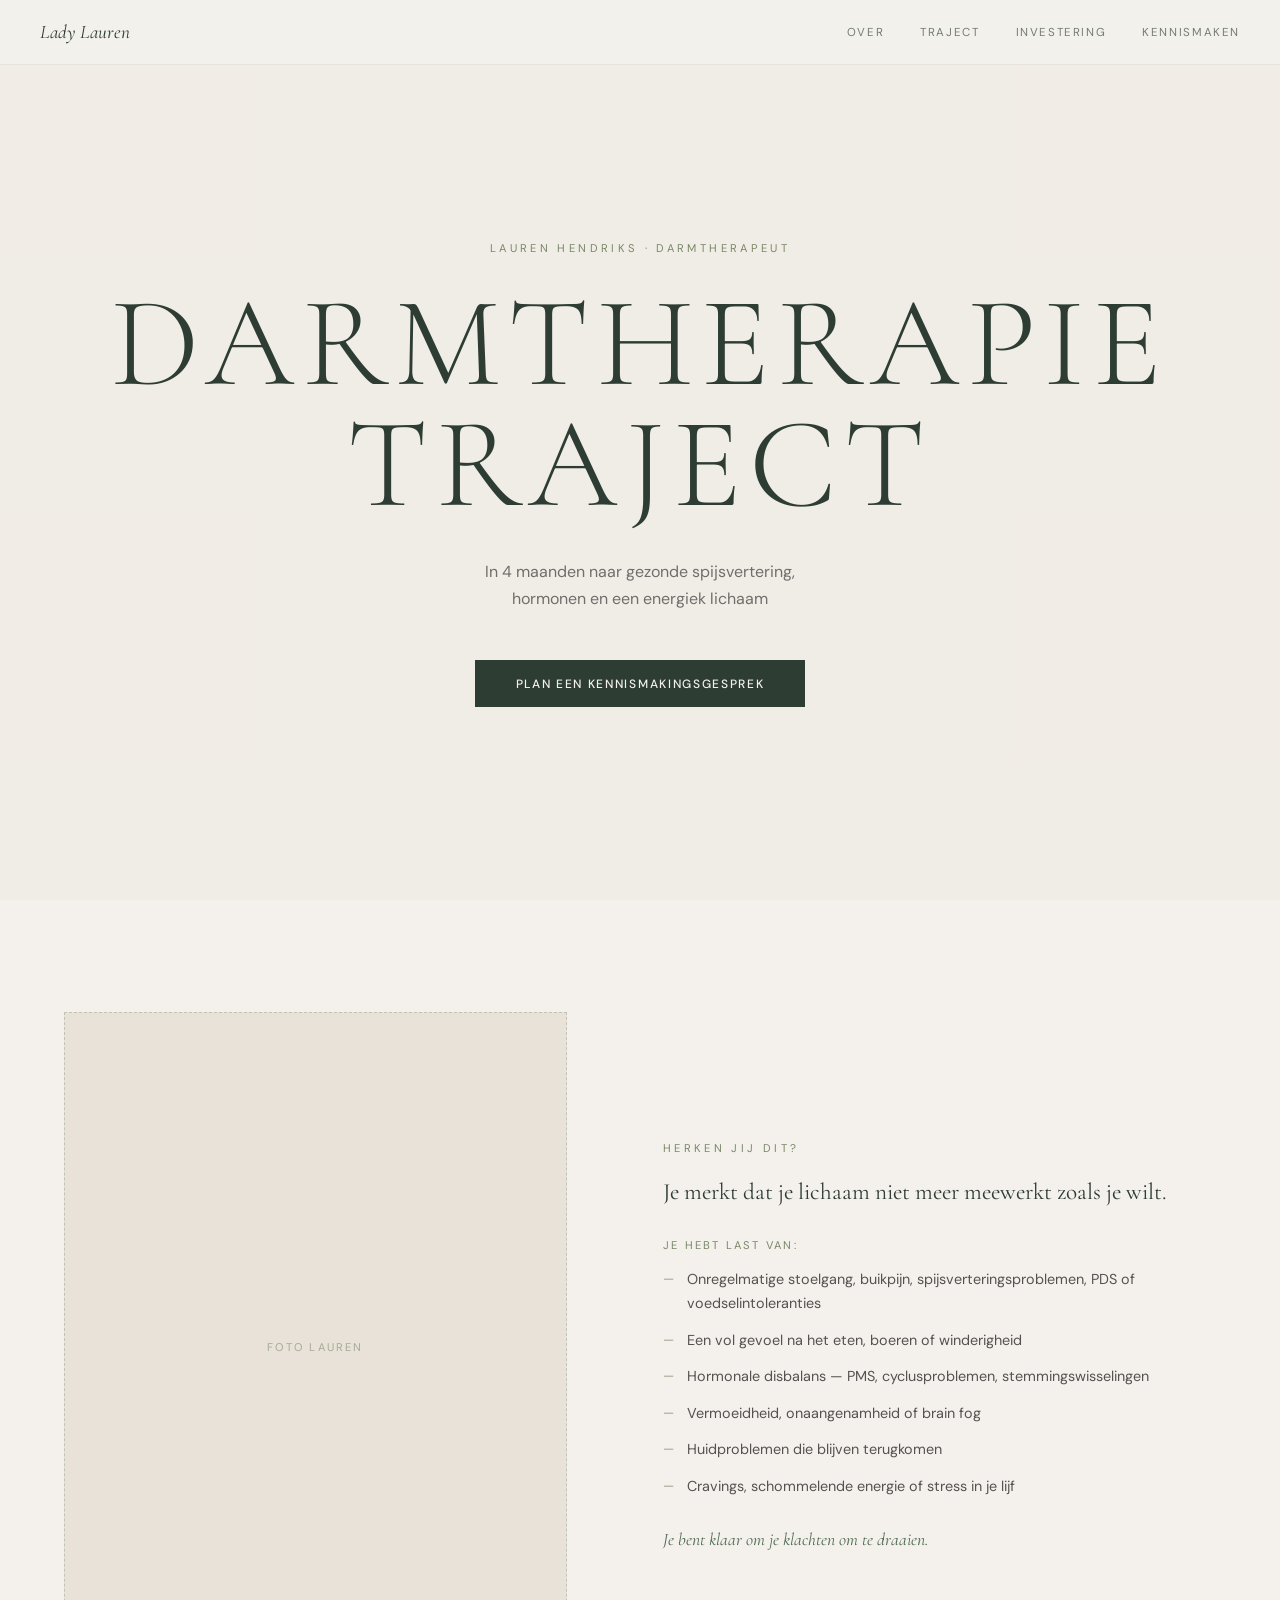
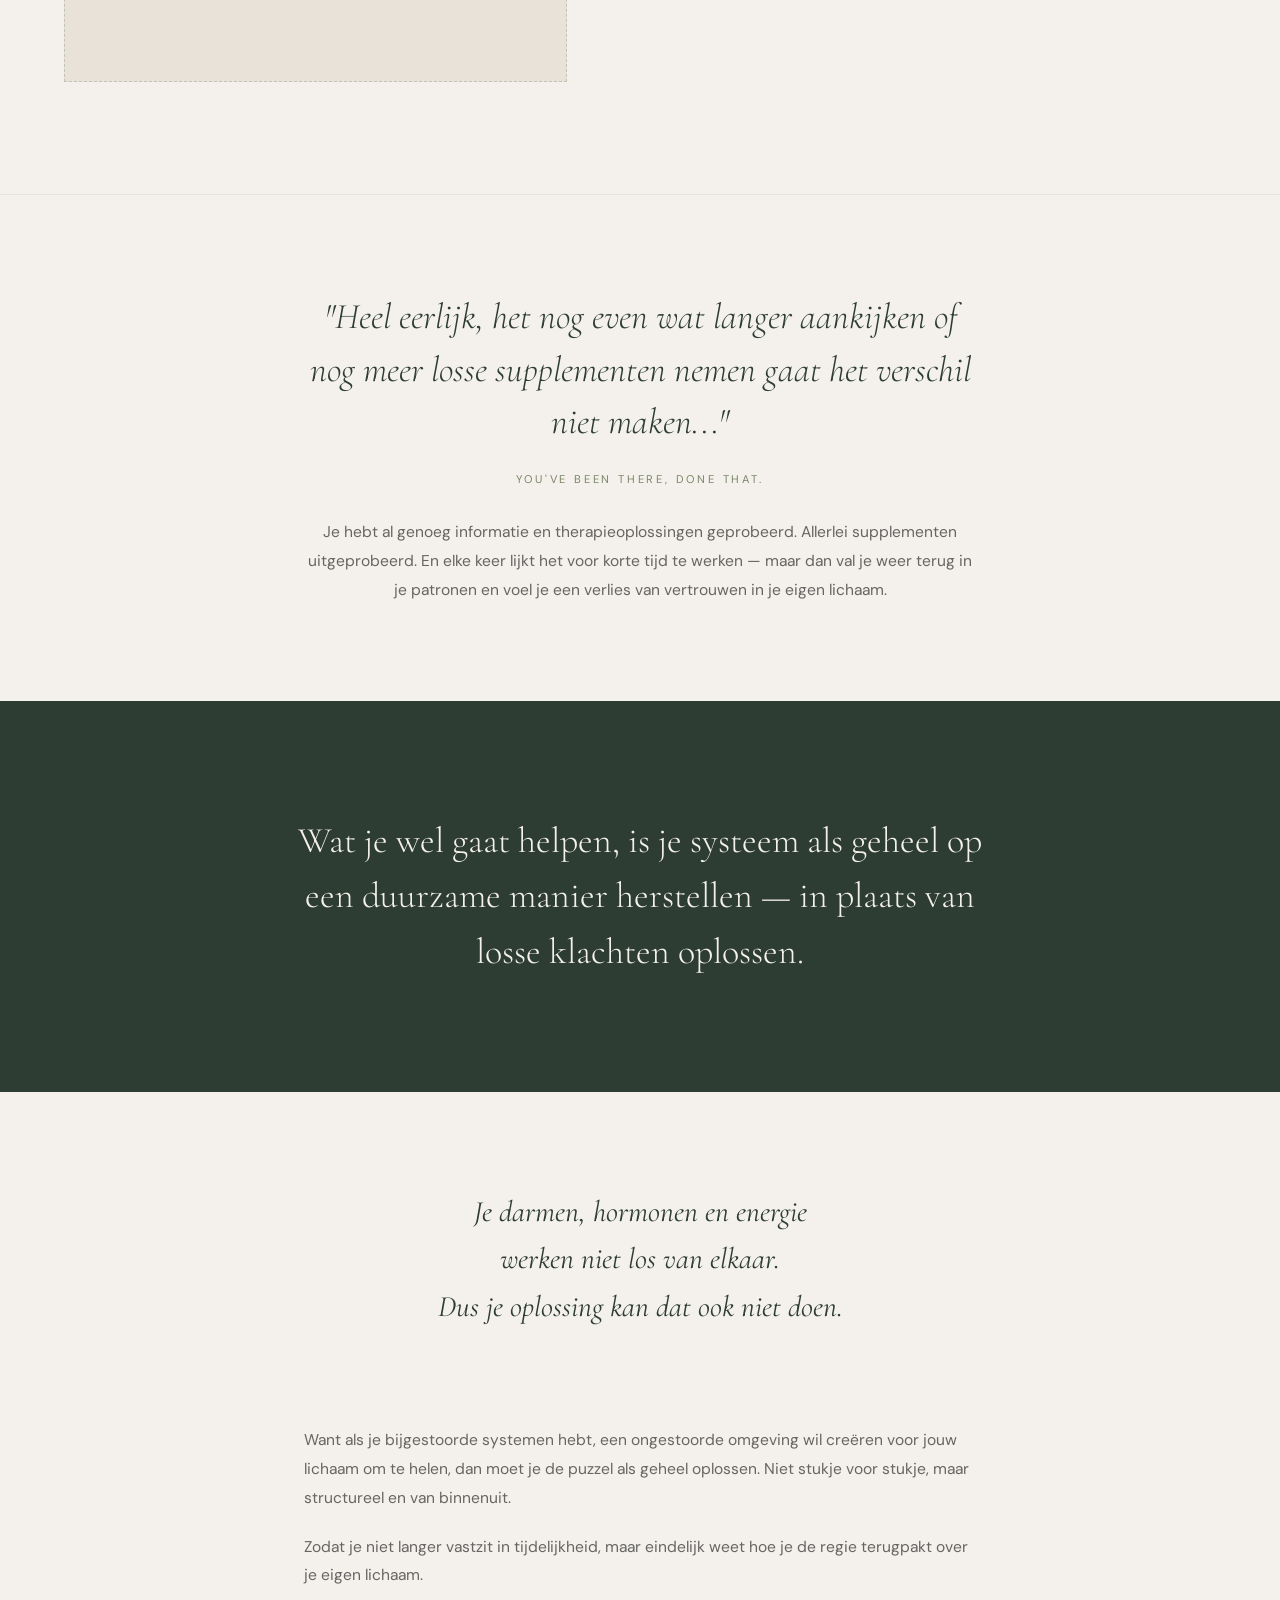
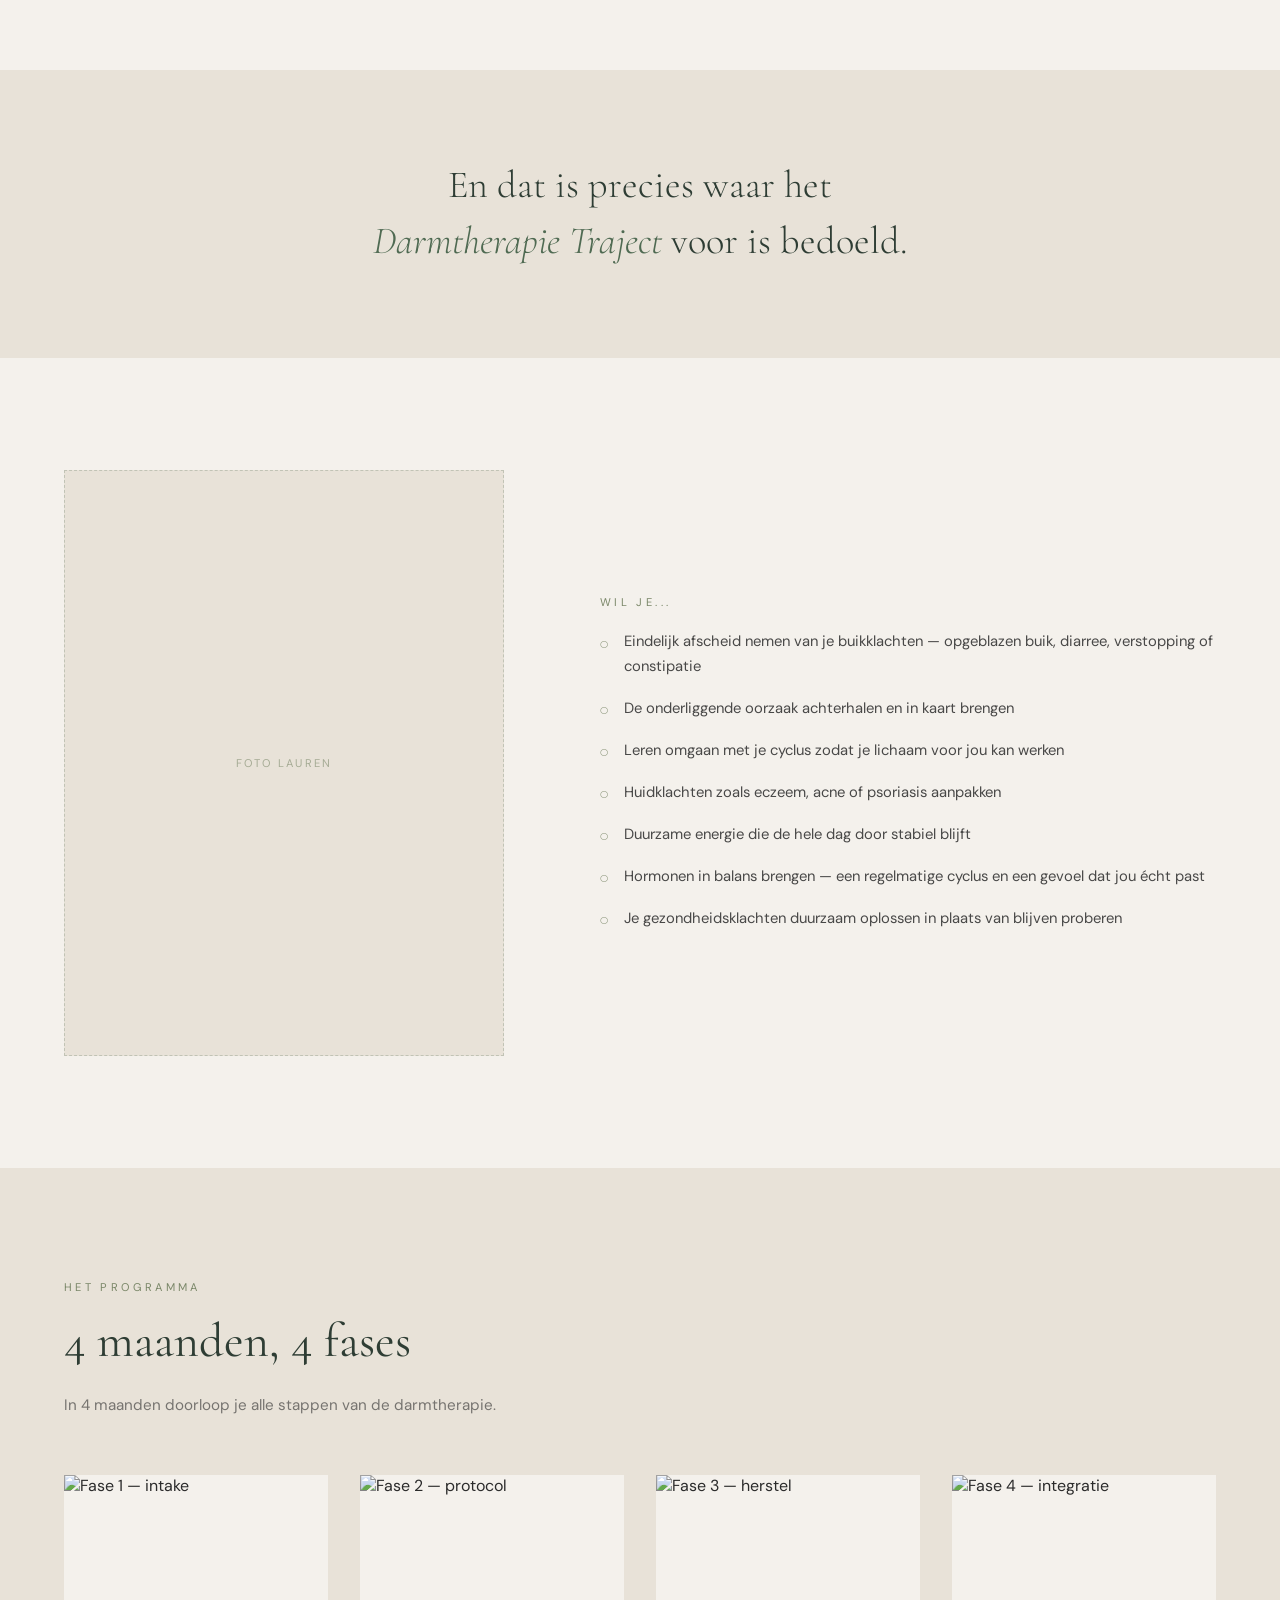
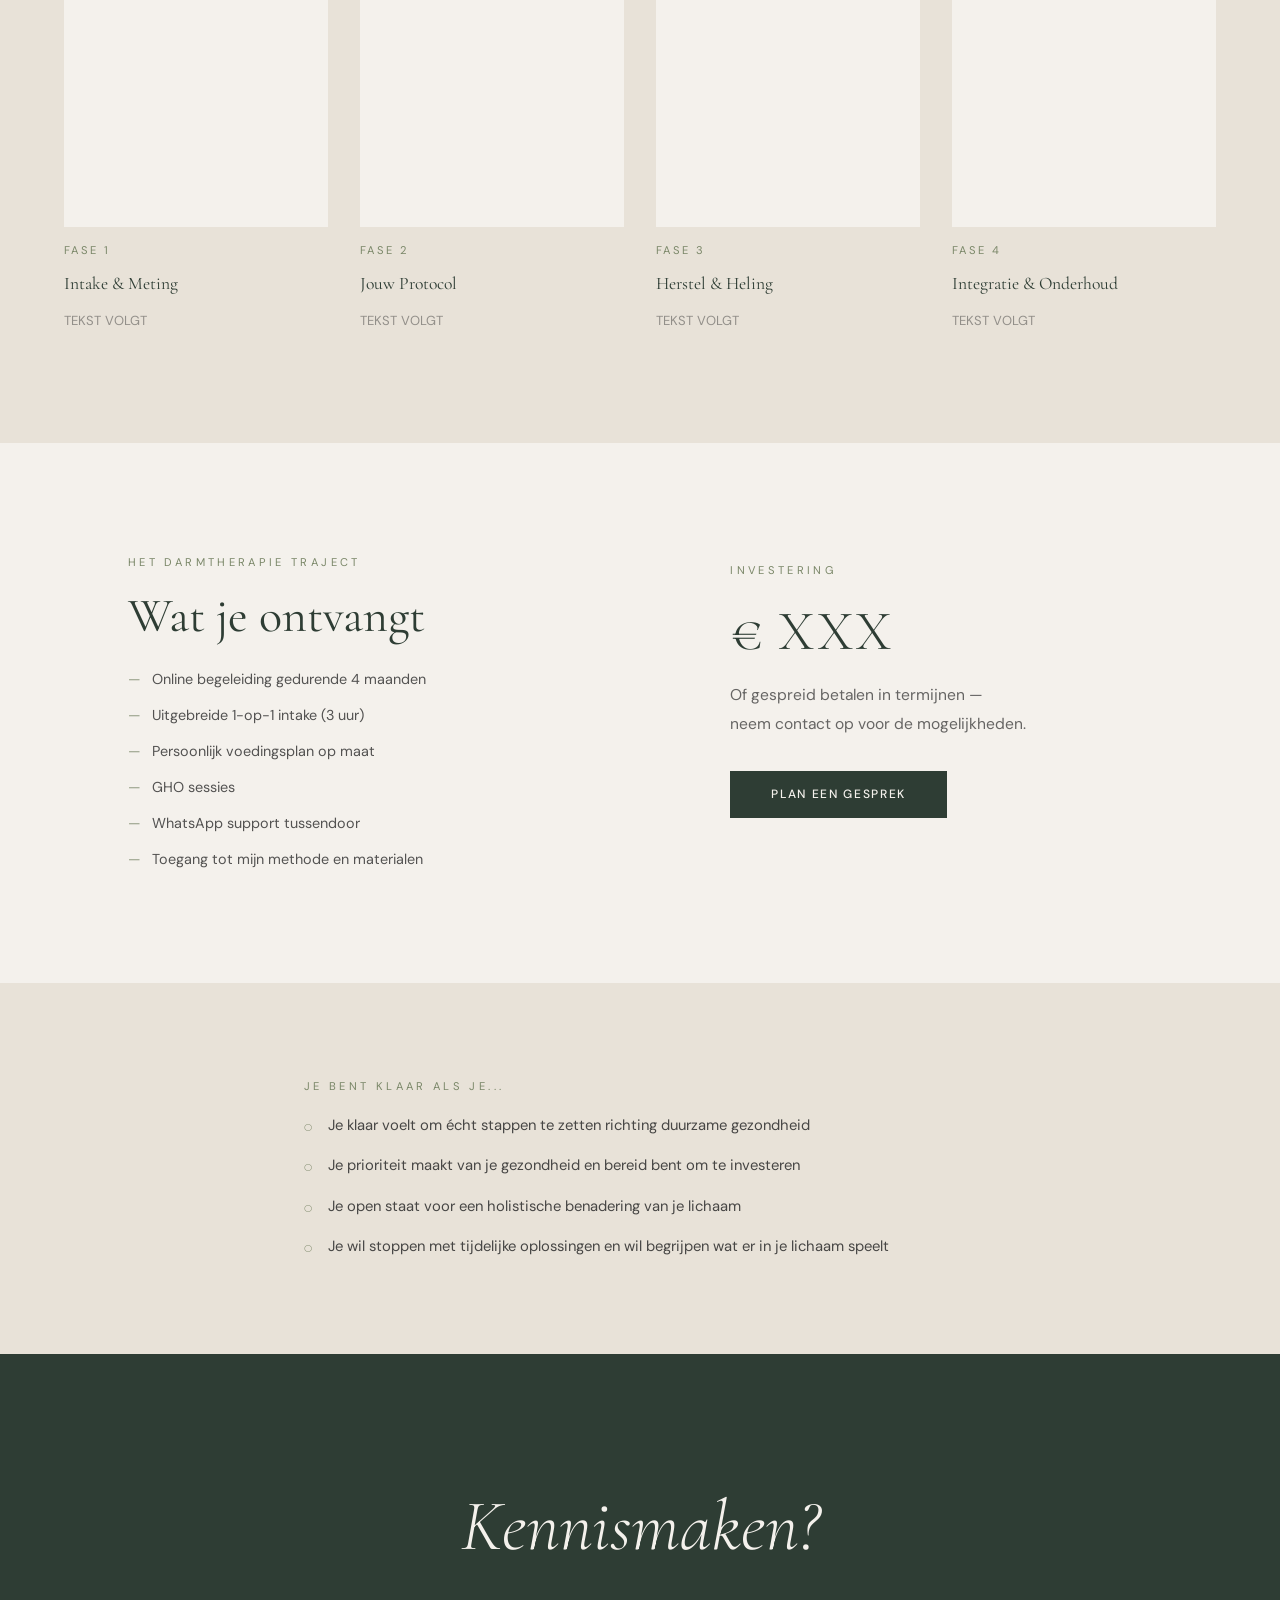
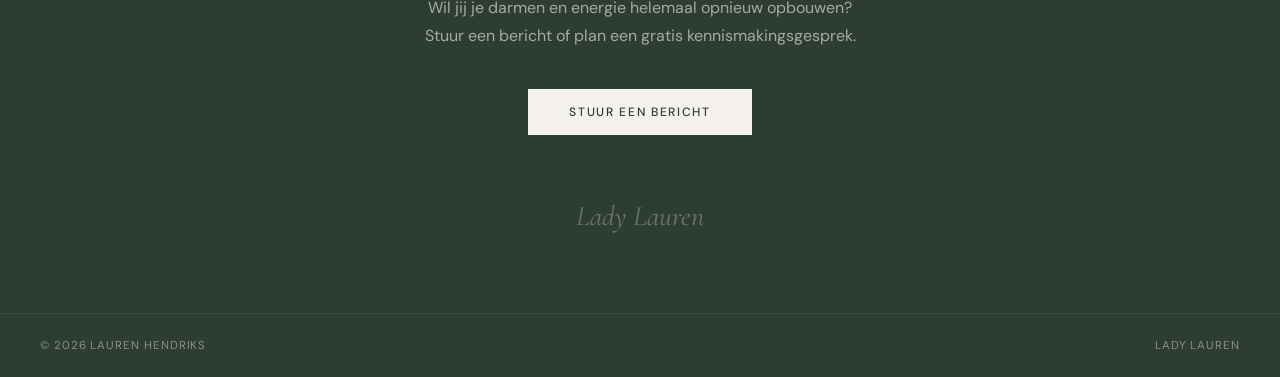
==== index.html @ 7ba877cc "Initial commit — Darmtherapie Traject landing page" ====
<!DOCTYPE html>
<html lang="nl">
<head>
  <meta charset="UTF-8" />
  <meta name="viewport" content="width=device-width, initial-scale=1.0" />
  <title>Darmtherapie Traject — Lauren Hendriks</title>
  <link rel="preconnect" href="https://fonts.googleapis.com" />
  <link rel="preconnect" href="https://fonts.gstatic.com" crossorigin />
  <link href="https://fonts.googleapis.com/css2?family=Cormorant+Garamond:ital,wght@0,300;0,400;0,500;1,300;1,400;1,500&family=DM+Sans:opsz,wght@9..40,300;9..40,400;9..40,500&display=swap" rel="stylesheet" />
  <link rel="stylesheet" href="styles.css" />
</head>
<body>

  <!-- Nav -->
  <nav class="nav">
    <span class="nav-logo">Lady Lauren</span>
    <div class="nav-links">
      <a href="#over">Over</a>
      <a href="#traject">Traject</a>
      <a href="#investering">Investering</a>
      <a href="#kennismaken">Kennismaken</a>
    </div>
  </nav>

  <!-- Hero -->
  <section class="hero">
    <div class="hero-inner">
      <p class="hero-eyebrow">Lauren Hendriks · Darmtherapeut</p>
      <h1 class="hero-title">Darmtherapie<br />Traject</h1>
      <p class="hero-sub">In 4 maanden naar gezonde spijsvertering,<br />hormonen en een energiek lichaam</p>
      <a href="#kennismaken" class="btn-primary">Plan een kennismakingsgesprek</a>
    </div>
  </section>

  <!-- Herkenning -->
  <section id="over" class="herkenning-section">
    <div class="herkenning-grid">
      <div class="herkenning-foto">
        <div class="foto-placeholder">
          <span>Foto Lauren</span>
        </div>
      </div>
      <div class="herkenning-tekst">
        <p class="eyebrow">Herken jij dit?</p>
        <p class="lead">Je merkt dat je lichaam niet meer meewerkt zoals je wilt.</p>
        <p class="body-label">Je hebt last van:</p>
        <ul class="klachten-lijst">
          <li>Onregelmatige stoelgang, buikpijn, spijsverteringsproblemen, PDS of voedselintoleranties</li>
          <li>Een vol gevoel na het eten, boeren of winderigheid</li>
          <li>Hormonale disbalans — PMS, cyclusproblemen, stemmingswisselingen</li>
          <li>Vermoeidheid, onaangenamheid of brain fog</li>
          <li>Huidproblemen die blijven terugkomen</li>
          <li>Cravings, schommelende energie of stress in je lijf</li>
        </ul>
        <p class="lead-small">Je bent klaar om je klachten om te draaien.</p>
      </div>
    </div>
  </section>

  <!-- Eerlijk quote -->
  <section class="quote-light">
    <div class="quote-light-inner">
      <p class="quote-italic">"Heel eerlijk, het nog even wat langer aankijken of nog meer losse supplementen nemen gaat het verschil niet maken..."</p>
      <p class="quote-source">You've been there, done that.</p>
      <p class="body-text">Je hebt al genoeg informatie en therapieoplossingen geprobeerd. Allerlei supplementen uitgeprobeerd. En elke keer lijkt het voor korte tijd te werken — maar dan val je weer terug in je patronen en voel je een verlies van vertrouwen in je eigen lichaam.</p>
    </div>
  </section>

  <!-- Groen blok -->
  <section class="section-green">
    <div class="section-green-inner">
      <p class="green-quote">Wat je wel gaat helpen, is je systeem als geheel op een duurzame manier herstellen — in plaats van losse klachten oplossen.</p>
    </div>
  </section>

  <!-- Darmen quote -->
  <section class="quote-centered">
    <div class="quote-centered-inner">
      <blockquote class="quote-block">
        Je darmen, hormonen en energie<br />werken niet los van elkaar.<br />Dus je oplossing kan dat ook niet doen.
      </blockquote>
    </div>
  </section>

  <!-- Uitleg + accent -->
  <section class="uitleg-section">
    <div class="uitleg-inner">
      <p class="body-text">Want als je bijgestoorde systemen hebt, een ongestoorde omgeving wil creëren voor jouw lichaam om te helen, dan moet je de puzzel als geheel oplossen. Niet stukje voor stukje, maar structureel en van binnenuit.</p>
      <p class="body-text" style="margin-top: 1.25rem;">Zodat je niet langer vastzit in tijdelijkheid, maar eindelijk weet hoe je de regie terugpakt over je eigen lichaam.</p>
    </div>
  </section>

  <!-- Accent -->
  <section class="section-accent">
    <p class="accent-text">En dat is precies waar het<br /><em>Darmtherapie Traject</em> voor is bedoeld.</p>
  </section>

  <!-- Wil je -->
  <section id="traject" class="wilje-section">
    <div class="wilje-grid">
      <div class="wilje-foto">
        <div class="foto-placeholder">
          <span>Foto Lauren</span>
        </div>
      </div>
      <div class="wilje-tekst">
        <p class="eyebrow">Wil je...</p>
        <ul class="wilje-lijst">
          <li>Eindelijk afscheid nemen van je buikklachten — opgeblazen buik, diarree, verstopping of constipatie</li>
          <li>De onderliggende oorzaak achterhalen en in kaart brengen</li>
          <li>Leren omgaan met je cyclus zodat je lichaam voor jou kan werken</li>
          <li>Huidklachten zoals eczeem, acne of psoriasis aanpakken</li>
          <li>Duurzame energie die de hele dag door stabiel blijft</li>
          <li>Hormonen in balans brengen — een regelmatige cyclus en een gevoel dat jou écht past</li>
          <li>Je gezondheidsklachten duurzaam oplossen in plaats van blijven proberen</li>
        </ul>
      </div>
    </div>
  </section>

  <!-- 4 Fases -->
  <section class="fases-section">
    <div class="fases-header">
      <p class="eyebrow">Het programma</p>
      <h2 class="section-heading">4 maanden, 4 fases</h2>
      <p class="section-sub">In 4 maanden doorloop je alle stappen van de darmtherapie.</p>
    </div>
    <div class="fases-grid">

      <div class="fase-item">
        <div class="fase-img">
          <img
            src="https://images.unsplash.com/photo-1416879595882-3373a0480b5b?w=600&auto=format&fit=crop&q=80"
            alt="Fase 1 — intake"
            loading="lazy"
          />
        </div>
        <p class="fase-nummer">Fase 1</p>
        <p class="fase-titel">Intake & Meting</p>
        <p class="fase-tekst">TEKST VOLGT</p>
      </div>

      <div class="fase-item">
        <div class="fase-img">
          <img
            src="https://images.unsplash.com/photo-1511174511562-5f7f18b874f8?w=600&auto=format&fit=crop&q=80"
            alt="Fase 2 — protocol"
            loading="lazy"
          />
        </div>
        <p class="fase-nummer">Fase 2</p>
        <p class="fase-titel">Jouw Protocol</p>
        <p class="fase-tekst">TEKST VOLGT</p>
      </div>

      <div class="fase-item">
        <div class="fase-img">
          <img
            src="https://images.unsplash.com/photo-1533038590840-1cde6e668a91?w=600&auto=format&fit=crop&q=80"
            alt="Fase 3 — herstel"
            loading="lazy"
          />
        </div>
        <p class="fase-nummer">Fase 3</p>
        <p class="fase-titel">Herstel & Heling</p>
        <p class="fase-tekst">TEKST VOLGT</p>
      </div>

      <div class="fase-item">
        <div class="fase-img">
          <img
            src="https://images.unsplash.com/photo-1470058869958-2a77ade41c02?w=600&auto=format&fit=crop&q=80"
            alt="Fase 4 — integratie"
            loading="lazy"
          />
        </div>
        <p class="fase-nummer">Fase 4</p>
        <p class="fase-titel">Integratie & Onderhoud</p>
        <p class="fase-tekst">TEKST VOLGT</p>
      </div>

    </div>
  </section>

  <!-- Traject + Investering -->
  <section id="investering" class="traject-section">
    <div class="traject-grid">
      <div class="traject-col">
        <p class="eyebrow">Het Darmtherapie Traject</p>
        <h2 class="section-heading">Wat je ontvangt</h2>
        <ul class="ontvangt-lijst">
          <li>Online begeleiding gedurende 4 maanden</li>
          <li>Uitgebreide 1-op-1 intake (3 uur)</li>
          <li>Persoonlijk voedingsplan op maat</li>
          <li>GHO sessies</li>
          <li>WhatsApp support tussendoor</li>
          <li>Toegang tot mijn methode en materialen</li>
        </ul>
      </div>
      <div class="investering-col">
        <p class="eyebrow">Investering</p>
        <p class="investering-prijs">€ XXX</p>
        <p class="body-text">Of gespreid betalen in termijnen —<br />neem contact op voor de mogelijkheden.</p>
        <a href="#kennismaken" class="btn-primary" style="margin-top: 2rem; display: inline-block;">Plan een gesprek</a>
      </div>
    </div>
  </section>

  <!-- Klaar als je -->
  <section class="klaar-section">
    <div class="klaar-inner">
      <p class="eyebrow">Je bent klaar als je...</p>
      <ul class="klaar-lijst">
        <li>Je klaar voelt om écht stappen te zetten richting duurzame gezondheid</li>
        <li>Je prioriteit maakt van je gezondheid en bereid bent om te investeren</li>
        <li>Je open staat voor een holistische benadering van je lichaam</li>
        <li>Je wil stoppen met tijdelijke oplossingen en wil begrijpen wat er in je lichaam speelt</li>
      </ul>
    </div>
  </section>

  <!-- CTA / Kennismaken -->
  <section id="kennismaken" class="cta-section">
    <div class="cta-inner">
      <h2 class="cta-title">Kennismaken?</h2>
      <p class="cta-text">Wil jij je darmen en energie helemaal opnieuw opbouwen?<br />Stuur een bericht of plan een gratis kennismakingsgesprek.</p>
      <a href="mailto:info@laurenhendriks.nl" class="btn-cta">Stuur een bericht</a>
    </div>
    <p class="signature">Lady Lauren</p>
  </section>

  <!-- Footer -->
  <footer class="footer">
    <span>© 2026 Lauren Hendriks</span>
    <span>Lady Lauren</span>
  </footer>

</body>
</html>
---- styles.css ----
:root {
  --ivory:     #F4F1EC;
  --sand:      #E8E2D8;
  --olive:     #7A8768;
  --moss:      #4F6A52;
  --botanical: #2E3D34;
  --charcoal:  #2B2B2B;

  --font-serif: 'Cormorant Garamond', Georgia, serif;
  --font-sans:  'DM Sans', system-ui, sans-serif;
}

*, *::before, *::after {
  box-sizing: border-box;
  margin: 0;
  padding: 0;
}

html {
  scroll-behavior: smooth;
  -webkit-font-smoothing: antialiased;
}

body {
  font-family: var(--font-sans);
  background: var(--ivory);
  color: var(--charcoal);
  overflow-x: hidden;
}

img {
  display: block;
  width: 100%;
  height: 100%;
  object-fit: cover;
}

/* ─── Shared typography ─── */

.eyebrow {
  display: block;
  font-size: 0.7rem;
  letter-spacing: 0.3em;
  text-transform: uppercase;
  color: var(--olive);
  margin-bottom: 1.25rem;
}

.section-heading {
  font-family: var(--font-serif);
  font-size: clamp(2rem, 4vw, 3rem);
  font-weight: 400;
  color: var(--botanical);
  line-height: 1.15;
  margin-bottom: 1.5rem;
}

.section-sub {
  font-size: 0.95rem;
  color: var(--charcoal);
  opacity: 0.6;
  line-height: 1.7;
  margin-bottom: 3.5rem;
}

.lead {
  font-family: var(--font-serif);
  font-size: 1.45rem;
  font-weight: 400;
  color: var(--botanical);
  line-height: 1.5;
  margin-bottom: 1.75rem;
}

.lead-small {
  font-family: var(--font-serif);
  font-style: italic;
  font-size: 1.1rem;
  color: var(--moss);
  line-height: 1.5;
  margin-top: 1.75rem;
}

.body-label {
  font-size: 0.7rem;
  letter-spacing: 0.2em;
  text-transform: uppercase;
  color: var(--olive);
  margin-bottom: 1rem;
}

.body-text {
  font-size: 0.975rem;
  color: var(--charcoal);
  opacity: 0.7;
  line-height: 1.85;
}

/* ─── Foto placeholder ─── */

.foto-placeholder {
  width: 100%;
  height: 100%;
  background: var(--sand);
  display: flex;
  align-items: center;
  justify-content: center;
  border: 1px dashed rgba(79,106,82,0.25);
}

.foto-placeholder span {
  font-size: 0.7rem;
  letter-spacing: 0.2em;
  text-transform: uppercase;
  color: var(--olive);
  opacity: 0.6;
}

/* ─── Buttons ─── */

.btn-primary {
  display: inline-block;
  padding: 0.9rem 2.5rem;
  background: var(--botanical);
  color: var(--ivory);
  font-family: var(--font-sans);
  font-size: 0.75rem;
  font-weight: 500;
  letter-spacing: 0.14em;
  text-transform: uppercase;
  text-decoration: none;
  border: 1.5px solid var(--botanical);
  transition: background 0.3s, color 0.3s;
}
.btn-primary:hover {
  background: transparent;
  color: var(--botanical);
}

.btn-cta {
  display: inline-block;
  padding: 0.9rem 2.5rem;
  background: var(--ivory);
  color: var(--botanical);
  font-family: var(--font-sans);
  font-size: 0.75rem;
  font-weight: 500;
  letter-spacing: 0.14em;
  text-transform: uppercase;
  text-decoration: none;
  border: 1.5px solid var(--ivory);
  transition: background 0.3s, color 0.3s;
}
.btn-cta:hover {
  background: transparent;
  color: var(--ivory);
}

/* ─── Nav ─── */

.nav {
  position: fixed;
  top: 0; left: 0; right: 0;
  z-index: 50;
  display: flex;
  align-items: center;
  justify-content: space-between;
  padding: 1.25rem 2.5rem;
  background: rgba(244,241,236,0.93);
  backdrop-filter: blur(10px);
  border-bottom: 1px solid rgba(46,61,52,0.07);
}

.nav-logo {
  font-family: var(--font-serif);
  font-style: italic;
  font-size: 1.2rem;
  color: var(--botanical);
}

.nav-links {
  display: flex;
  gap: 2.25rem;
}

.nav-links a {
  font-size: 0.72rem;
  letter-spacing: 0.14em;
  text-transform: uppercase;
  color: var(--botanical);
  text-decoration: none;
  opacity: 0.65;
  transition: opacity 0.2s;
}
.nav-links a:hover { opacity: 1; }

/* ─── Hero ─── */

.hero {
  min-height: 100vh;
  display: flex;
  align-items: center;
  justify-content: center;
  text-align: center;
  background-color: var(--sand);
  background-image: url('https://images.unsplash.com/photo-1558618666-fcd25c85cd64?w=1800&auto=format&fit=crop&q=70');
  background-size: cover;
  background-position: center;
  padding: 8rem 1.5rem 5rem;
  position: relative;
}

.hero::before {
  content: '';
  position: absolute;
  inset: 0;
  background: rgba(244,241,236,0.72);
}

.hero-inner {
  position: relative;
  z-index: 1;
}

.hero-eyebrow {
  font-size: 0.7rem;
  letter-spacing: 0.3em;
  text-transform: uppercase;
  color: var(--olive);
  margin-bottom: 1.75rem;
}

.hero-title {
  font-family: var(--font-serif);
  font-size: clamp(4rem, 10vw, 8rem);
  font-weight: 300;
  line-height: 0.95;
  letter-spacing: 0.06em;
  text-transform: uppercase;
  color: var(--botanical);
  margin-bottom: 2rem;
}

.hero-sub {
  font-size: 1rem;
  color: var(--charcoal);
  opacity: 0.65;
  line-height: 1.7;
  margin-bottom: 3rem;
  max-width: 28rem;
  margin-left: auto;
  margin-right: auto;
}

/* ─── Herkenning ─── */

.herkenning-section {
  background: var(--ivory);
  padding: 7rem 2rem;
}

.herkenning-grid {
  max-width: 72rem;
  margin: 0 auto;
  display: grid;
  grid-template-columns: 1fr 1.1fr;
  gap: 6rem;
  align-items: center;
}

.herkenning-foto {
  aspect-ratio: 3/4;
  overflow: hidden;
}

.klachten-lijst {
  list-style: none;
  display: flex;
  flex-direction: column;
  gap: 0.8rem;
  margin-bottom: 0;
}

.klachten-lijst li {
  font-size: 0.9rem;
  color: var(--charcoal);
  line-height: 1.65;
  padding-left: 1.5rem;
  position: relative;
  opacity: 0.8;
}

.klachten-lijst li::before {
  content: "—";
  position: absolute;
  left: 0;
  color: var(--olive);
  font-size: 0.8rem;
}

/* ─── Quote light ─── */

.quote-light {
  background: var(--ivory);
  border-top: 1px solid rgba(46,61,52,0.08);
  padding: 6rem 2rem;
}

.quote-light-inner {
  max-width: 42rem;
  margin: 0 auto;
  text-align: center;
}

.quote-italic {
  font-family: var(--font-serif);
  font-size: clamp(1.5rem, 3vw, 2.25rem);
  font-weight: 300;
  font-style: italic;
  color: var(--botanical);
  line-height: 1.45;
  margin-bottom: 1.5rem;
}

.quote-source {
  font-size: 0.7rem;
  letter-spacing: 0.25em;
  text-transform: uppercase;
  color: var(--olive);
  margin-bottom: 2rem;
}

/* ─── Groen blok ─── */

.section-green {
  background: var(--botanical);
  padding: 7rem 2rem;
}

.section-green-inner {
  max-width: 44rem;
  margin: 0 auto;
  text-align: center;
}

.green-quote {
  font-family: var(--font-serif);
  font-size: clamp(1.5rem, 3vw, 2.25rem);
  font-weight: 300;
  color: var(--ivory);
  line-height: 1.55;
}

/* ─── Quote centered ─── */

.quote-centered {
  background: var(--ivory);
  padding: 6rem 2rem;
}

.quote-centered-inner {
  max-width: 40rem;
  margin: 0 auto;
  text-align: center;
}

.quote-block {
  font-family: var(--font-serif);
  font-size: clamp(1.35rem, 2.5vw, 1.85rem);
  font-weight: 400;
  font-style: italic;
  color: var(--botanical);
  line-height: 1.6;
  border: none;
}

/* ─── Uitleg ─── */

.uitleg-section {
  background: var(--ivory);
  padding: 0 2rem 5rem;
}

.uitleg-inner {
  max-width: 42rem;
  margin: 0 auto;
}

/* ─── Accent ─── */

.section-accent {
  background: var(--sand);
  padding: 5.5rem 2rem;
  text-align: center;
}

.accent-text {
  font-family: var(--font-serif);
  font-size: clamp(1.6rem, 3vw, 2.4rem);
  font-weight: 300;
  color: var(--botanical);
  line-height: 1.45;
}

.accent-text em {
  font-style: italic;
  color: var(--moss);
}

/* ─── Wil je ─── */

.wilje-section {
  background: var(--ivory);
  padding: 7rem 2rem;
}

.wilje-grid {
  max-width: 72rem;
  margin: 0 auto;
  display: grid;
  grid-template-columns: 1fr 1.4fr;
  gap: 6rem;
  align-items: center;
}

.wilje-foto {
  aspect-ratio: 3/4;
  overflow: hidden;
}

.wilje-lijst {
  list-style: none;
  display: flex;
  flex-direction: column;
  gap: 1.1rem;
}

.wilje-lijst li {
  font-size: 0.925rem;
  color: var(--charcoal);
  line-height: 1.65;
  padding-left: 1.5rem;
  position: relative;
  opacity: 0.85;
}

.wilje-lijst li::before {
  content: "○";
  position: absolute;
  left: 0;
  color: var(--olive);
  font-size: 0.6rem;
  top: 0.4rem;
}

/* ─── Fases ─── */

.fases-section {
  background: var(--sand);
  padding: 7rem 2rem;
}

.fases-header {
  max-width: 72rem;
  margin: 0 auto 3.5rem;
}

.fases-grid {
  max-width: 72rem;
  margin: 0 auto;
  display: grid;
  grid-template-columns: repeat(4, 1fr);
  gap: 2rem;
}

.fase-item {
  display: flex;
  flex-direction: column;
  gap: 1rem;
}

.fase-img {
  aspect-ratio: 3/4;
  overflow: hidden;
  background: var(--ivory);
}

.fase-img img {
  width: 100%;
  height: 100%;
  object-fit: cover;
  filter: saturate(0.8);
  transition: filter 0.4s, transform 0.4s;
}

.fase-img:hover img {
  filter: saturate(1);
  transform: scale(1.03);
}

.fase-nummer {
  font-size: 0.7rem;
  letter-spacing: 0.22em;
  text-transform: uppercase;
  color: var(--olive);
}

.fase-titel {
  font-family: var(--font-serif);
  font-size: 1.1rem;
  font-weight: 400;
  color: var(--botanical);
}

.fase-tekst {
  font-size: 0.82rem;
  color: var(--charcoal);
  opacity: 0.45;
  line-height: 1.6;
}

/* ─── Traject + Investering ─── */

.traject-section {
  background: var(--ivory);
  padding: 7rem 10%;
}

.traject-grid {
  max-width: 72rem;
  margin: 0 auto;
  display: grid;
  grid-template-columns: 1.2fr 1fr;
  gap: 6rem;
  align-items: start;
}

.ontvangt-lijst {
  list-style: none;
  display: flex;
  flex-direction: column;
  gap: 0.8rem;
  margin-top: 1.25rem;
}

.ontvangt-lijst li {
  font-size: 0.9rem;
  color: var(--charcoal);
  opacity: 0.8;
  padding-left: 1.5rem;
  position: relative;
  line-height: 1.6;
}

.ontvangt-lijst li::before {
  content: "—";
  position: absolute;
  left: 0;
  color: var(--olive);
}

.investering-col { padding-top: 0.5rem; }

.investering-prijs {
  font-family: var(--font-serif);
  font-size: 3.5rem;
  font-weight: 300;
  color: var(--botanical);
  margin: 1rem 0;
  letter-spacing: 0.02em;
}

/* ─── Klaar ─── */

.klaar-section {
  background: var(--sand);
  padding: 6rem 2rem;
}

.klaar-inner {
  max-width: 42rem;
  margin: 0 auto;
}

.klaar-lijst {
  list-style: none;
  display: flex;
  flex-direction: column;
  gap: 1rem;
  margin-top: 0;
}

.klaar-lijst li {
  font-size: 0.925rem;
  color: var(--charcoal);
  line-height: 1.65;
  padding-left: 1.5rem;
  position: relative;
  opacity: 0.85;
}

.klaar-lijst li::before {
  content: "○";
  position: absolute;
  left: 0;
  color: var(--olive);
  font-size: 0.6rem;
  top: 0.4rem;
}

/* ─── CTA ─── */

.cta-section {
  background: var(--botanical);
  padding: 8rem 2rem 5rem;
  text-align: center;
}

.cta-inner {
  max-width: 34rem;
  margin: 0 auto 4rem;
}

.cta-title {
  font-family: var(--font-serif);
  font-size: clamp(2.75rem, 6vw, 4.5rem);
  font-weight: 300;
  font-style: italic;
  color: var(--ivory);
  margin-bottom: 1.5rem;
}

.cta-text {
  font-size: 1rem;
  color: var(--ivory);
  opacity: 0.6;
  line-height: 1.7;
  margin-bottom: 2.5rem;
}

.signature {
  font-family: var(--font-serif);
  font-style: italic;
  font-size: 1.75rem;
  color: var(--ivory);
  opacity: 0.3;
  margin-top: 4rem;
}

/* ─── Footer ─── */

.footer {
  background: var(--botanical);
  border-top: 1px solid rgba(244,241,236,0.08);
  padding: 1.5rem 2.5rem;
  display: flex;
  align-items: center;
  justify-content: space-between;
  font-size: 0.72rem;
  color: rgba(244,241,236,0.45);
  letter-spacing: 0.08em;
  text-transform: uppercase;
}

/* ─── Responsive ─── */

@media (max-width: 960px) {
  .herkenning-grid  { grid-template-columns: 1fr; gap: 3rem; }
  .wilje-grid       { grid-template-columns: 1fr; gap: 3rem; }
  .wilje-foto       { max-height: 24rem; aspect-ratio: unset; }
  .fases-grid       { grid-template-columns: 1fr 1fr; }
  .traject-grid     { grid-template-columns: 1fr; gap: 3rem; }
  .traject-section  { padding: 5rem 2rem; }
}

@media (max-width: 600px) {
  .nav-links        { display: none; }
  .hero-title       { letter-spacing: 0.02em; }
  .fases-grid       { grid-template-columns: 1fr 1fr; gap: 1.25rem; }
  .herkenning-foto  { max-height: 22rem; aspect-ratio: unset; }
}
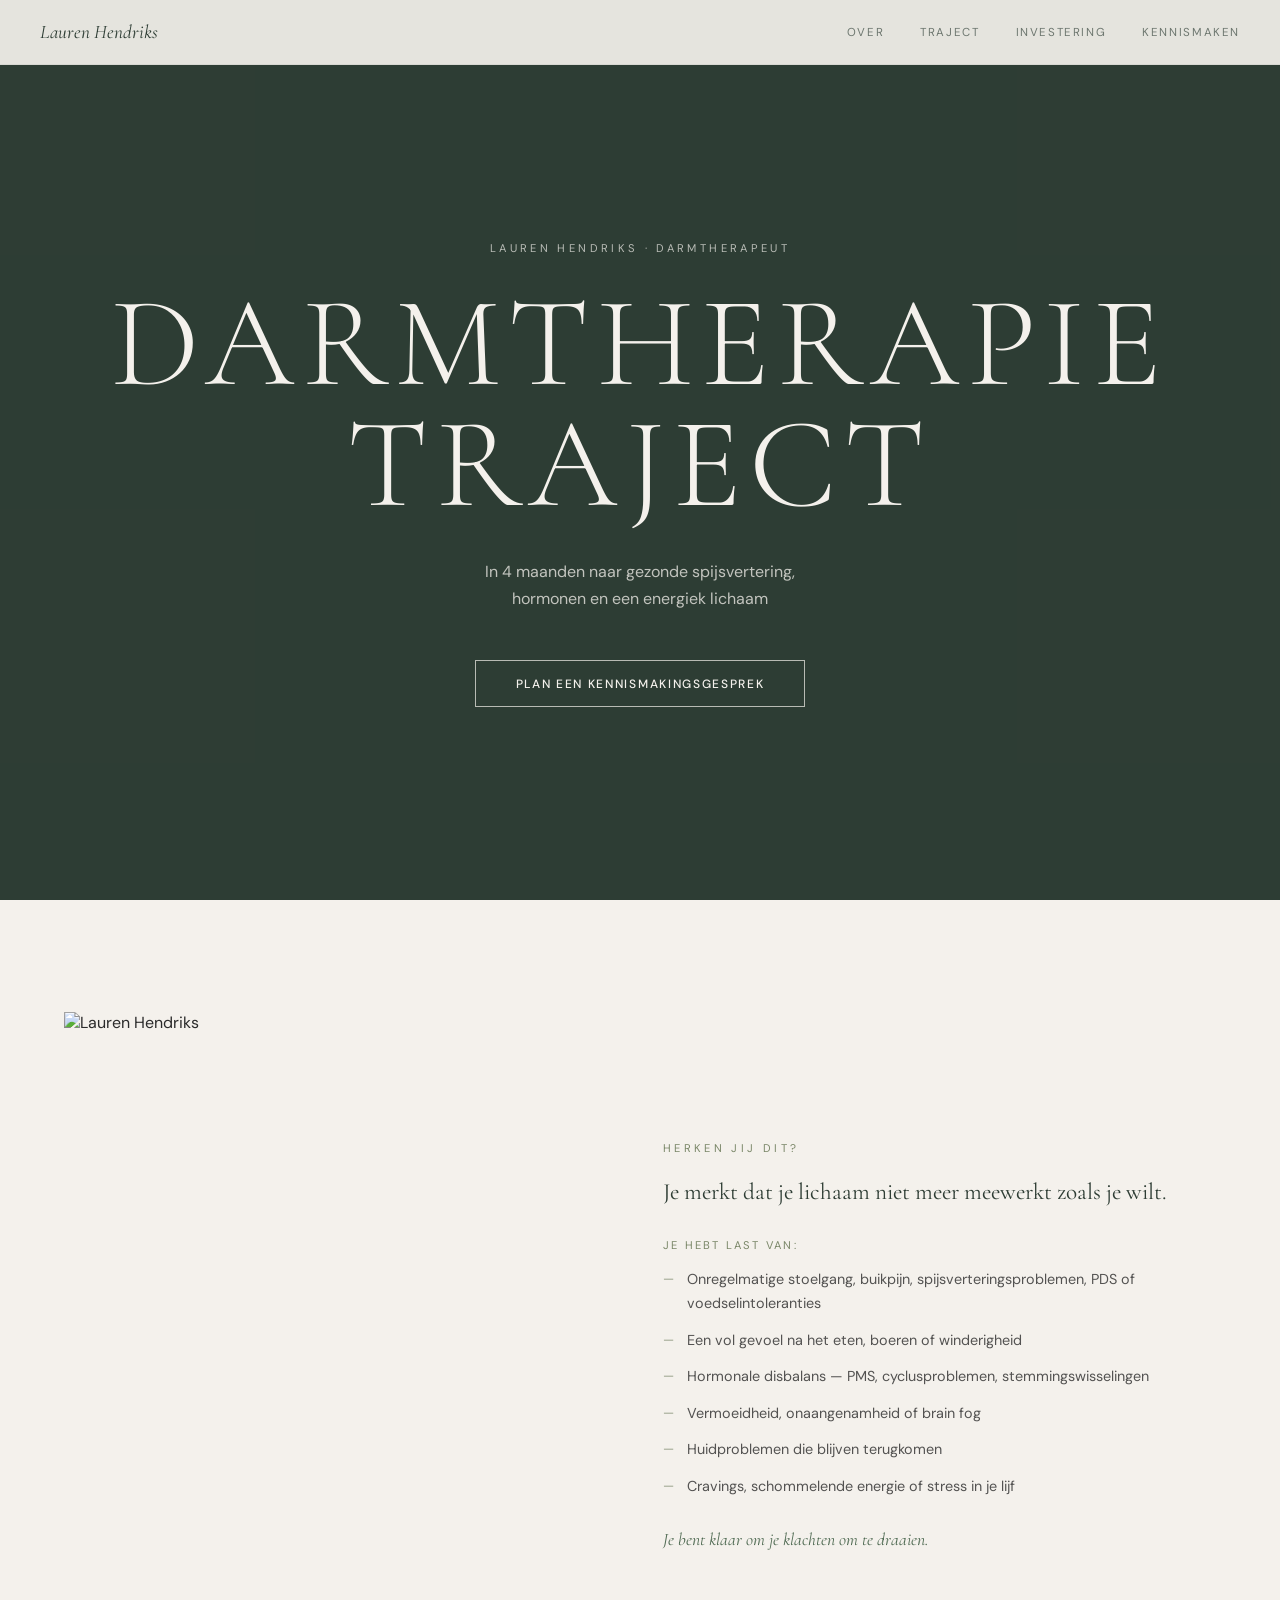
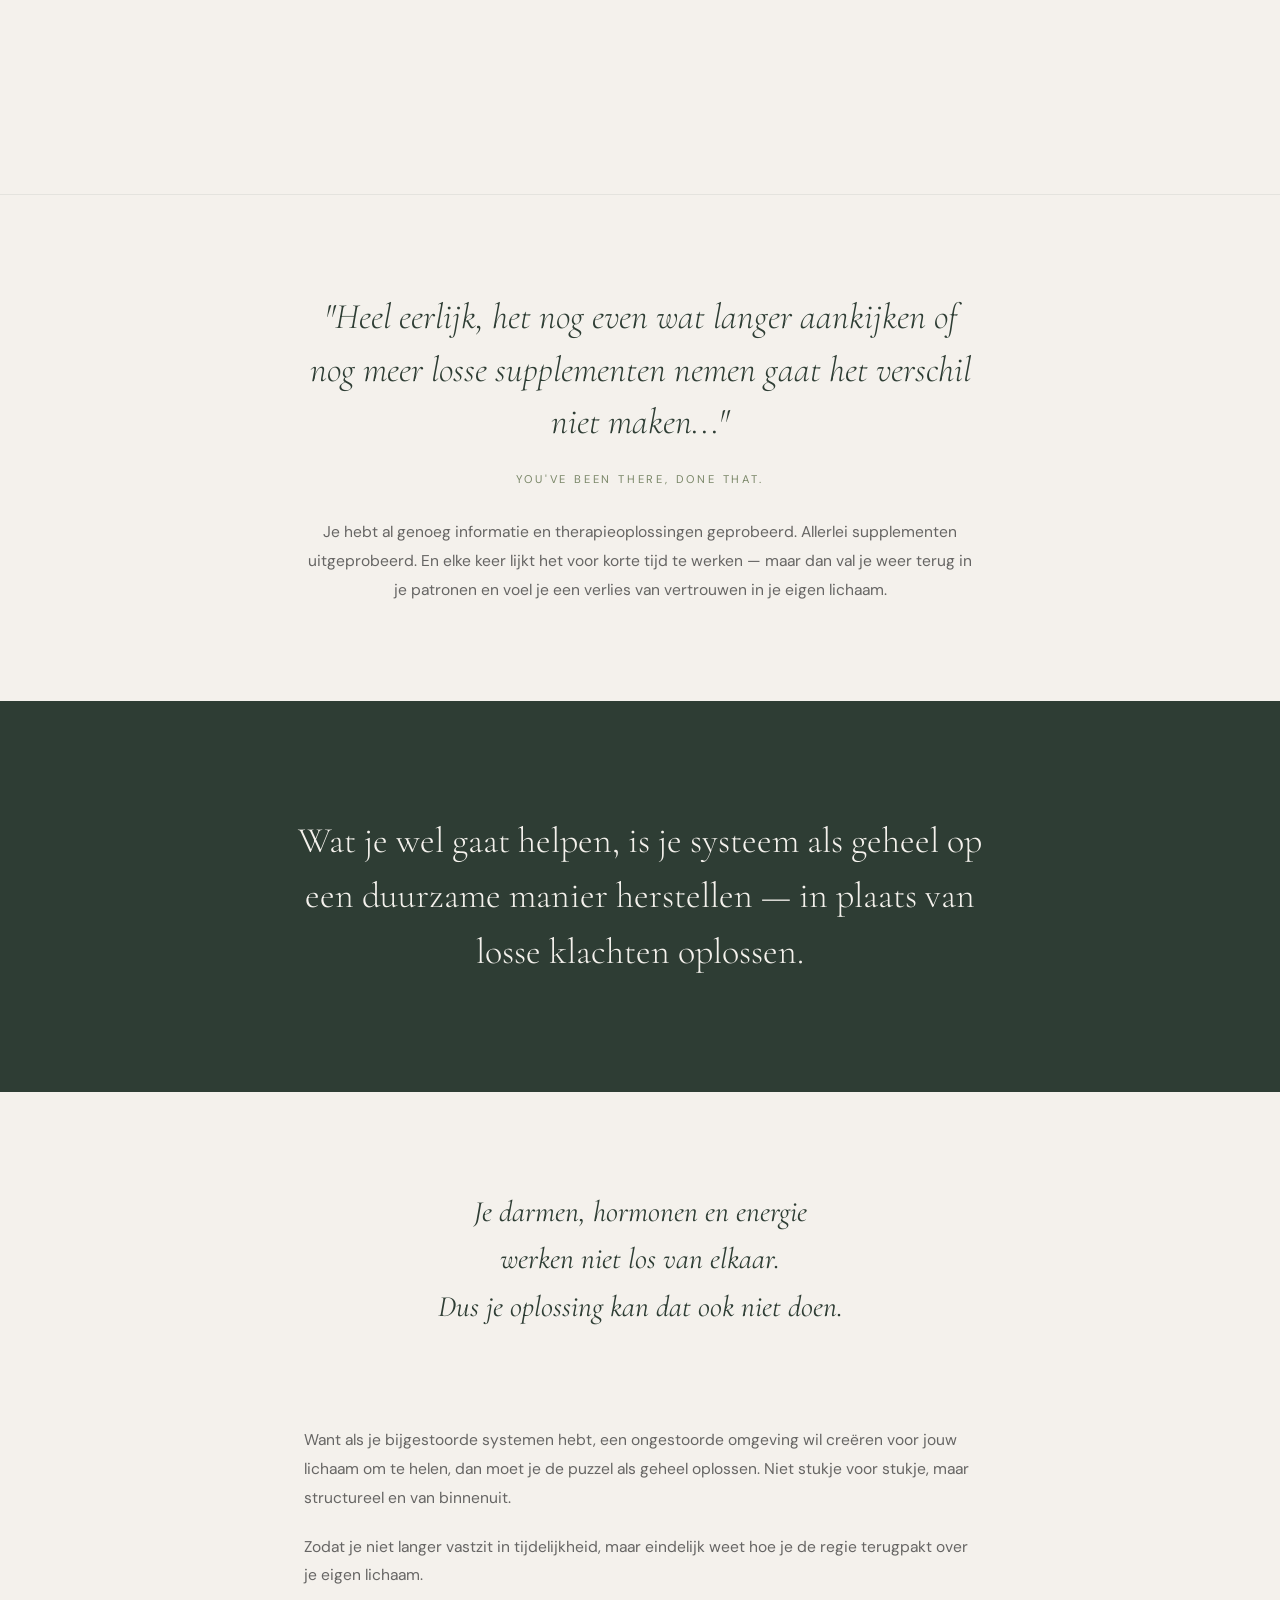
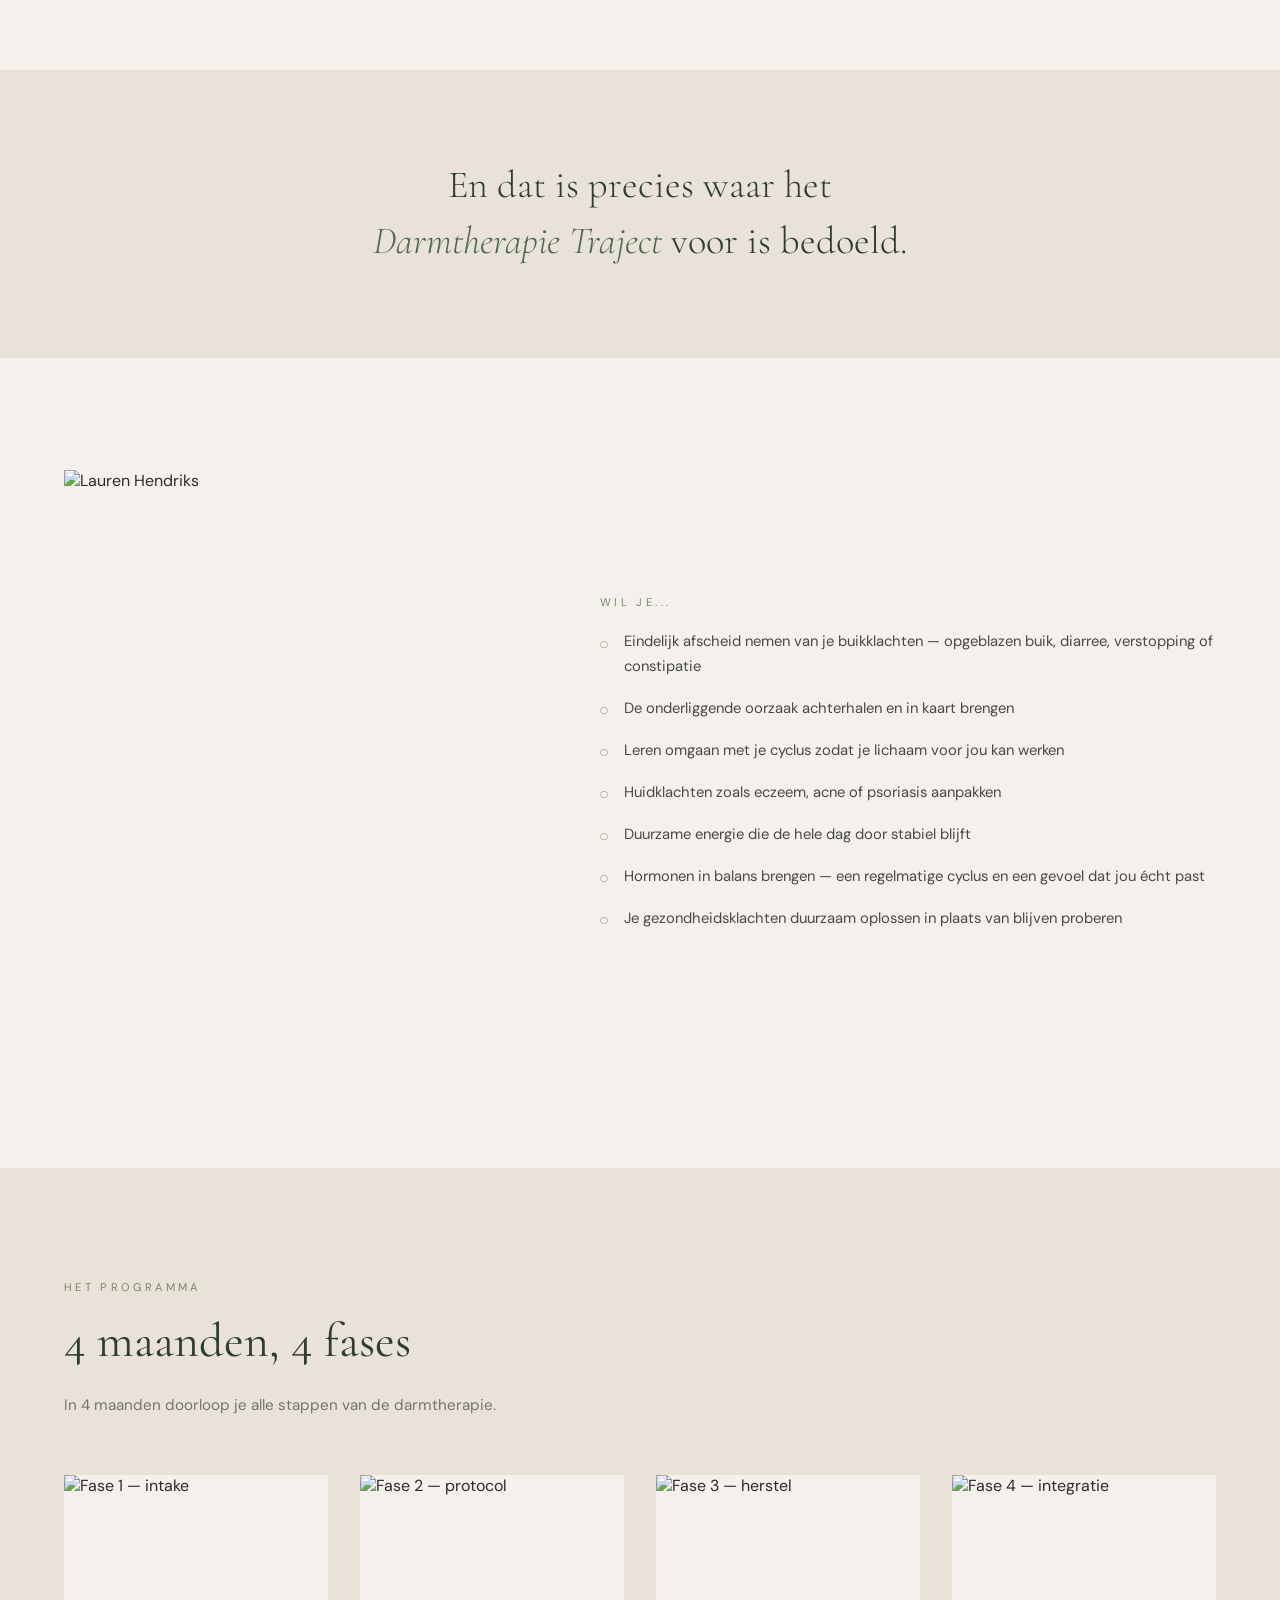
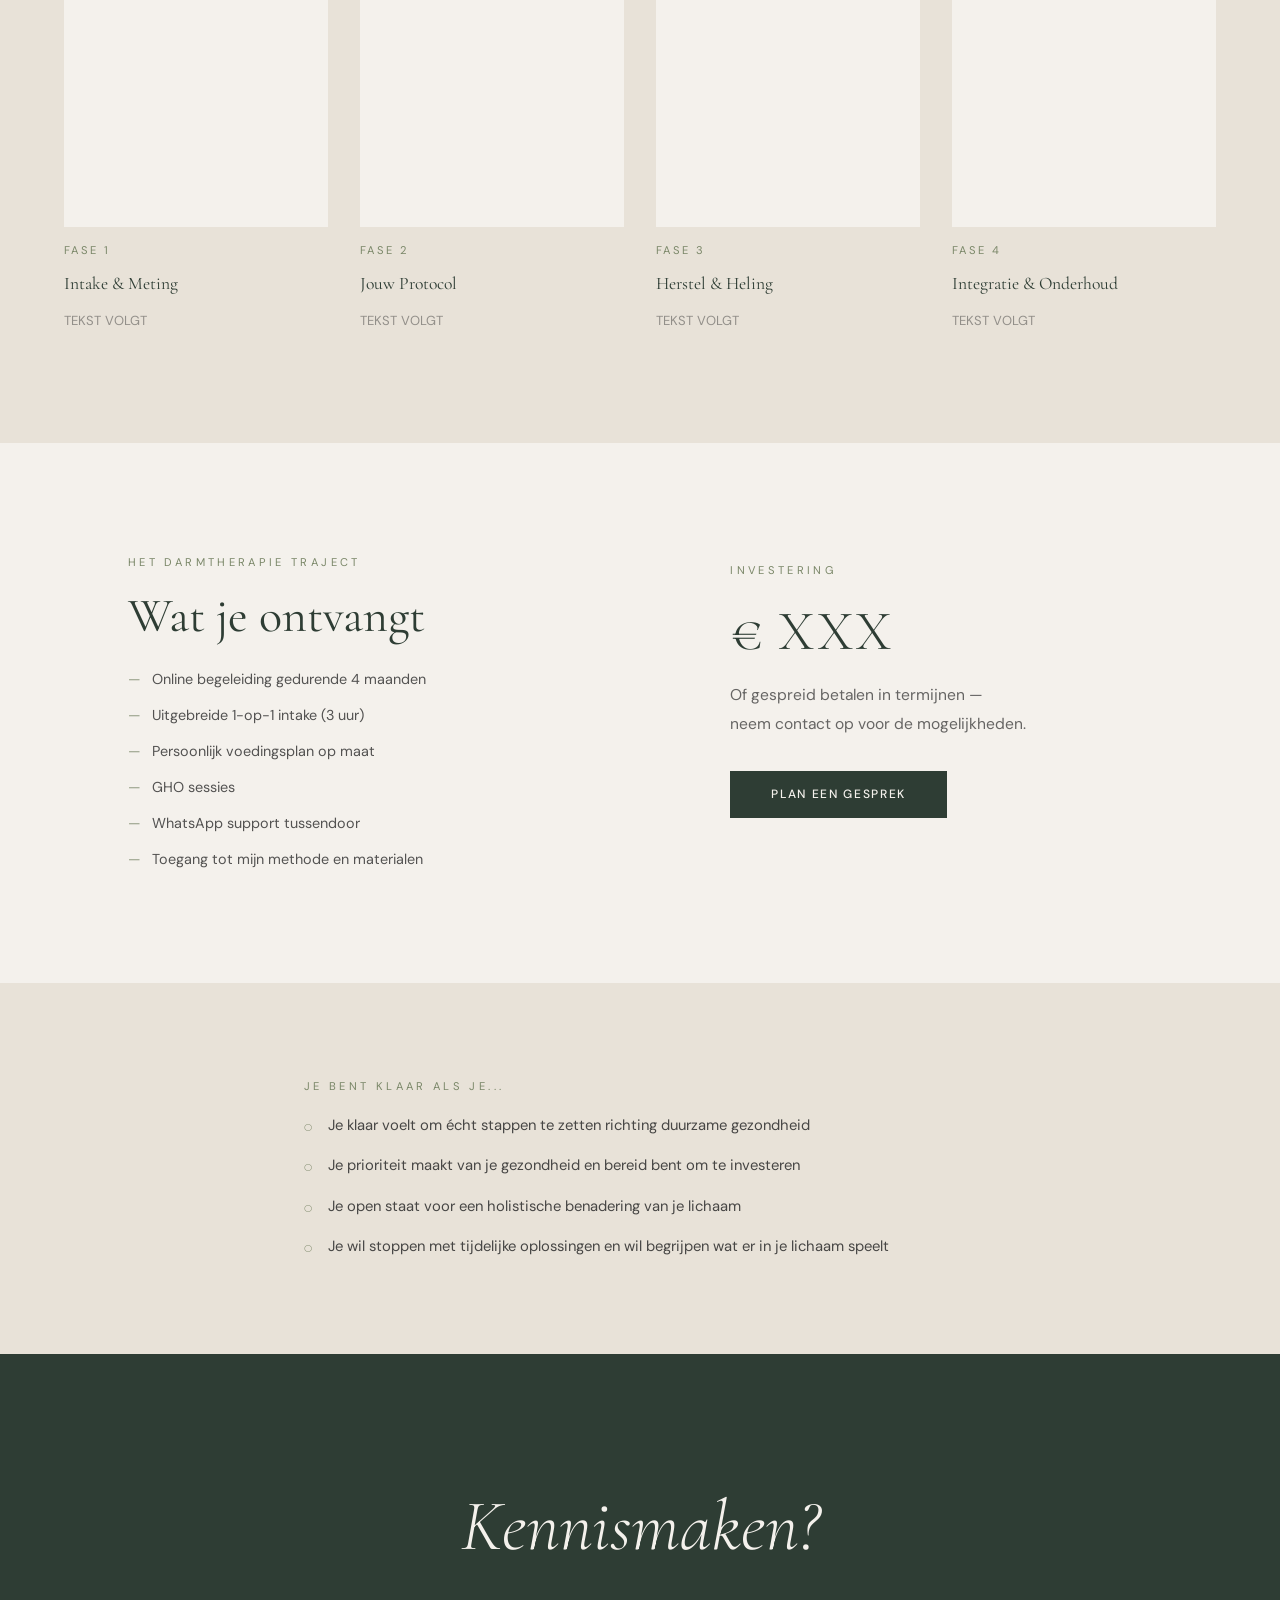
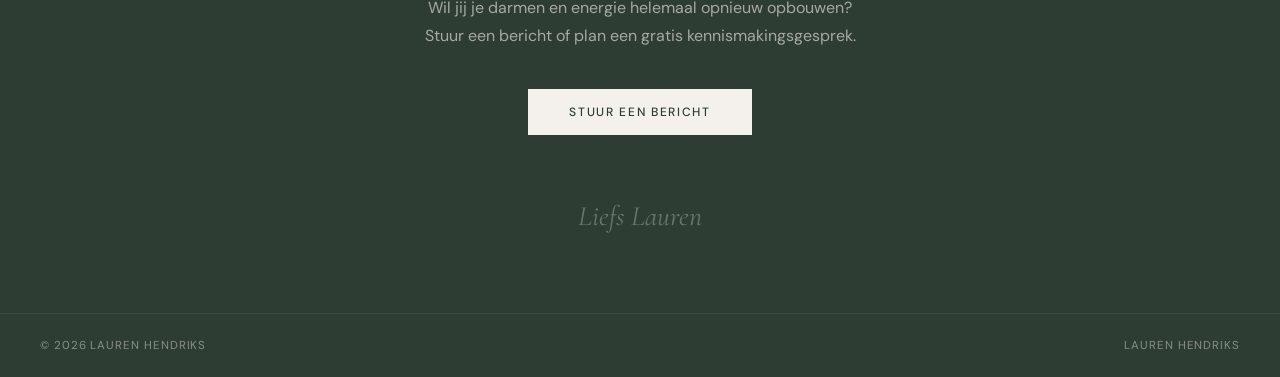
==== commit 7fedfd9e: "Remove Lady Lauren branding, green forest hero, Drive photos, Liefs Lauren signature" ====
--- a/index.html
+++ b/index.html
@@ -13,7 +13,7 @@
 
   <!-- Nav -->
   <nav class="nav">
-    <span class="nav-logo">Lady Lauren</span>
+    <span class="nav-logo">Lauren Hendriks</span>
     <div class="nav-links">
       <a href="#over">Over</a>
       <a href="#traject">Traject</a>
@@ -36,9 +36,7 @@
   <section id="over" class="herkenning-section">
     <div class="herkenning-grid">
       <div class="herkenning-foto">
-        <div class="foto-placeholder">
-          <span>Foto Lauren</span>
-        </div>
+        <img src="https://drive.google.com/uc?export=view&id=1WfDA4Lz9CKthK0sZUzV8yqiYxtpE23wS" alt="Lauren Hendriks" />
       </div>
       <div class="herkenning-tekst">
         <p class="eyebrow">Herken jij dit?</p>
@@ -99,9 +97,7 @@
   <section id="traject" class="wilje-section">
     <div class="wilje-grid">
       <div class="wilje-foto">
-        <div class="foto-placeholder">
-          <span>Foto Lauren</span>
-        </div>
+        <img src="https://drive.google.com/uc?export=view&id=14wZCtJzEbs2PtzPBsTP98KlM4sfBHRH5" alt="Lauren Hendriks" />
       </div>
       <div class="wilje-tekst">
         <p class="eyebrow">Wil je...</p>
@@ -130,7 +126,7 @@
       <div class="fase-item">
         <div class="fase-img">
           <img
-            src="https://images.unsplash.com/photo-1416879595882-3373a0480b5b?w=600&auto=format&fit=crop&q=80"
+            src="https://drive.google.com/uc?export=view&id=1uAnX1H99o4JRLifRl0oZj8NP3xb7MKRR"
             alt="Fase 1 — intake"
             loading="lazy"
           />
@@ -143,7 +139,7 @@
       <div class="fase-item">
         <div class="fase-img">
           <img
-            src="https://images.unsplash.com/photo-1511174511562-5f7f18b874f8?w=600&auto=format&fit=crop&q=80"
+            src="https://images.unsplash.com/photo-1512621776951-a57141f2eefd?w=600&auto=format&fit=crop&q=80"
             alt="Fase 2 — protocol"
             loading="lazy"
           />
@@ -156,7 +152,7 @@
       <div class="fase-item">
         <div class="fase-img">
           <img
-            src="https://images.unsplash.com/photo-1533038590840-1cde6e668a91?w=600&auto=format&fit=crop&q=80"
+            src="https://images.unsplash.com/photo-1474440692490-2e83ae13ba29?w=600&auto=format&fit=crop&q=80"
             alt="Fase 3 — herstel"
             loading="lazy"
           />
@@ -169,7 +165,7 @@
       <div class="fase-item">
         <div class="fase-img">
           <img
-            src="https://images.unsplash.com/photo-1470058869958-2a77ade41c02?w=600&auto=format&fit=crop&q=80"
+            src="https://images.unsplash.com/photo-1526170375885-4d8ecf77b99f?w=600&auto=format&fit=crop&q=80"
             alt="Fase 4 — integratie"
             loading="lazy"
           />
@@ -226,13 +222,13 @@
       <p class="cta-text">Wil jij je darmen en energie helemaal opnieuw opbouwen?<br />Stuur een bericht of plan een gratis kennismakingsgesprek.</p>
       <a href="mailto:info@laurenhendriks.nl" class="btn-cta">Stuur een bericht</a>
     </div>
-    <p class="signature">Lady Lauren</p>
+    <p class="signature">Liefs Lauren</p>
   </section>
 
   <!-- Footer -->
   <footer class="footer">
     <span>© 2026 Lauren Hendriks</span>
-    <span>Lady Lauren</span>
+    <span>Lauren Hendriks</span>
   </footer>
 
 </body>
--- a/styles.css
+++ b/styles.css
@@ -202,8 +202,8 @@
   align-items: center;
   justify-content: center;
   text-align: center;
-  background-color: var(--sand);
-  background-image: url('https://images.unsplash.com/photo-1558618666-fcd25c85cd64?w=1800&auto=format&fit=crop&q=70');
+  background-color: var(--botanical);
+  background-image: url('https://images.unsplash.com/photo-1448375240519-514a2be7f720?w=1800&auto=format&fit=crop&q=70');
   background-size: cover;
   background-position: center;
   padding: 8rem 1.5rem 5rem;
@@ -214,7 +214,7 @@
   content: '';
   position: absolute;
   inset: 0;
-  background: rgba(244,241,236,0.72);
+  background: rgba(46,61,52,0.45);
 }
 
 .hero-inner {
@@ -222,11 +222,22 @@
   z-index: 1;
 }
 
+.hero-inner .btn-primary {
+  background: transparent;
+  color: var(--ivory);
+  border-color: rgba(244,241,236,0.7);
+}
+.hero-inner .btn-primary:hover {
+  background: var(--ivory);
+  color: var(--botanical);
+  border-color: var(--ivory);
+}
+
 .hero-eyebrow {
   font-size: 0.7rem;
   letter-spacing: 0.3em;
   text-transform: uppercase;
-  color: var(--olive);
+  color: rgba(244,241,236,0.7);
   margin-bottom: 1.75rem;
 }
 
@@ -237,14 +248,14 @@
   line-height: 0.95;
   letter-spacing: 0.06em;
   text-transform: uppercase;
-  color: var(--botanical);
+  color: var(--ivory);
   margin-bottom: 2rem;
 }
 
 .hero-sub {
   font-size: 1rem;
-  color: var(--charcoal);
-  opacity: 0.65;
+  color: var(--ivory);
+  opacity: 0.75;
   line-height: 1.7;
   margin-bottom: 3rem;
   max-width: 28rem;
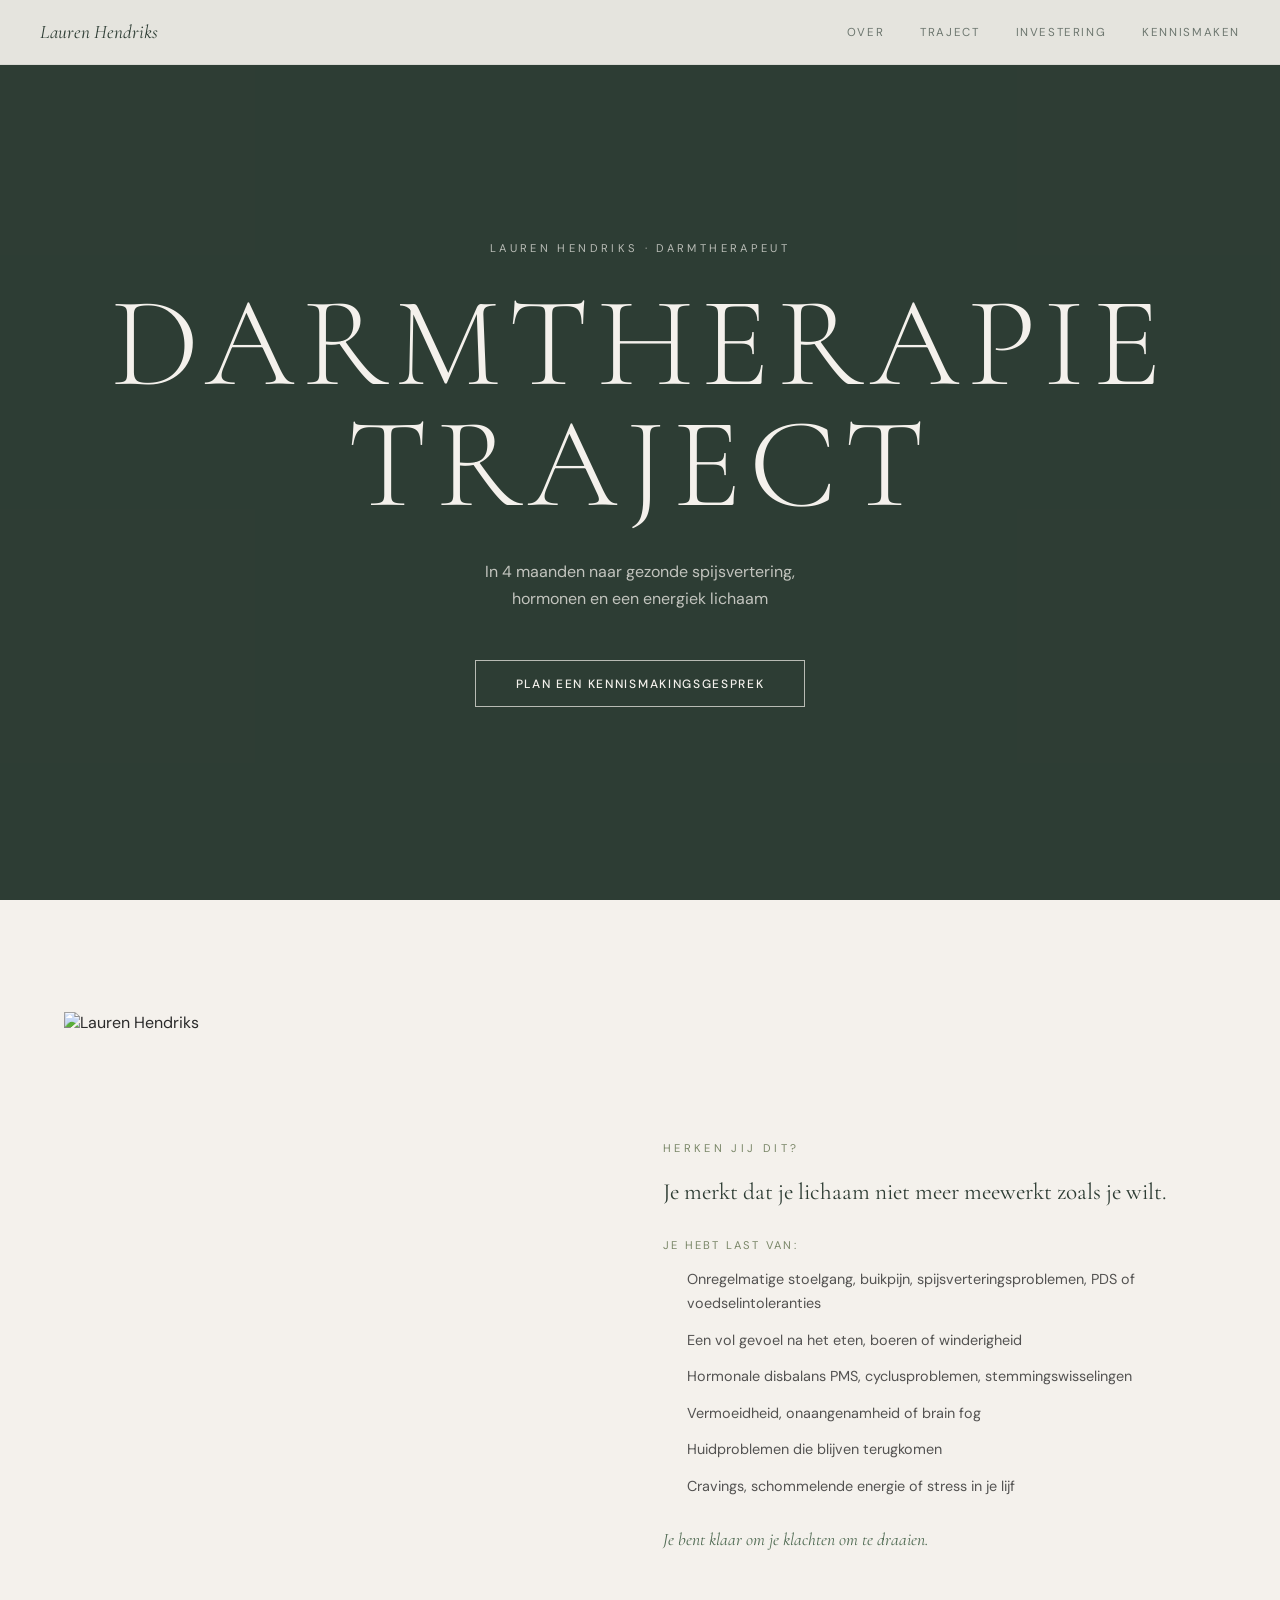
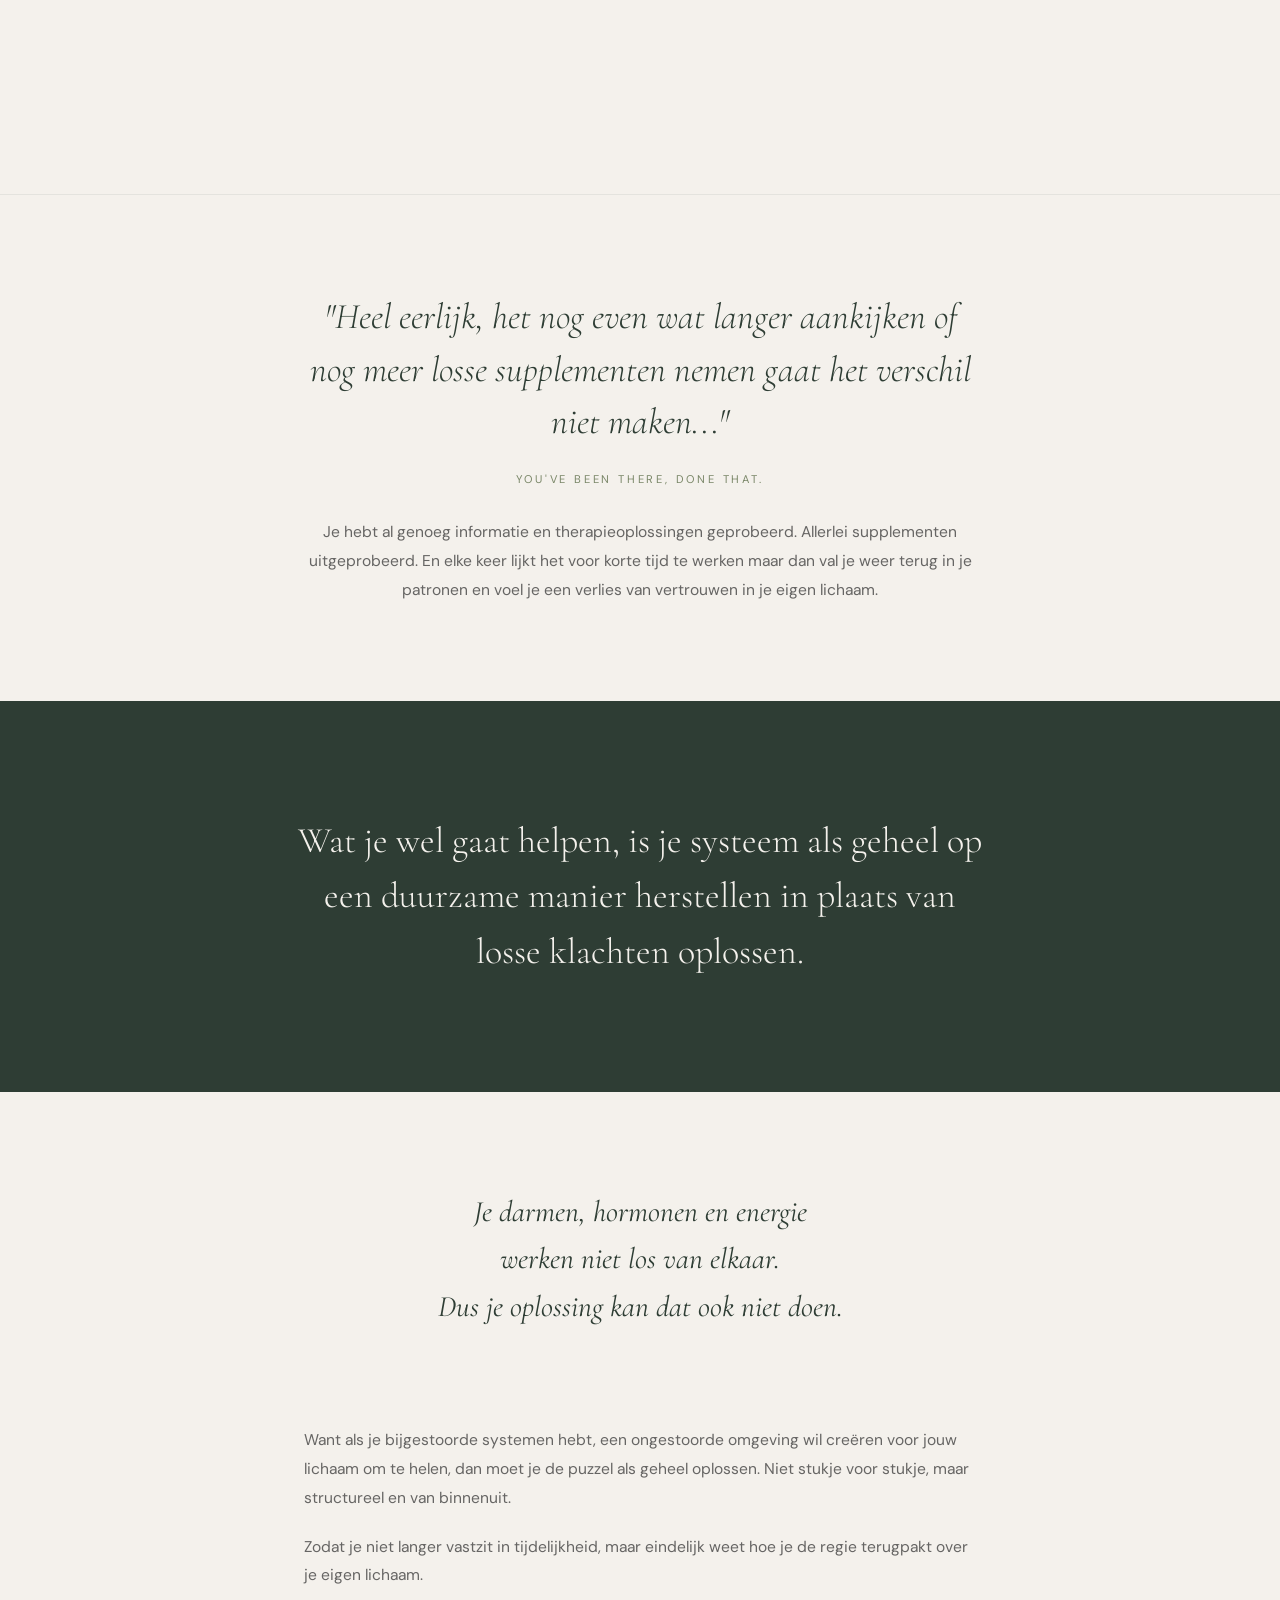
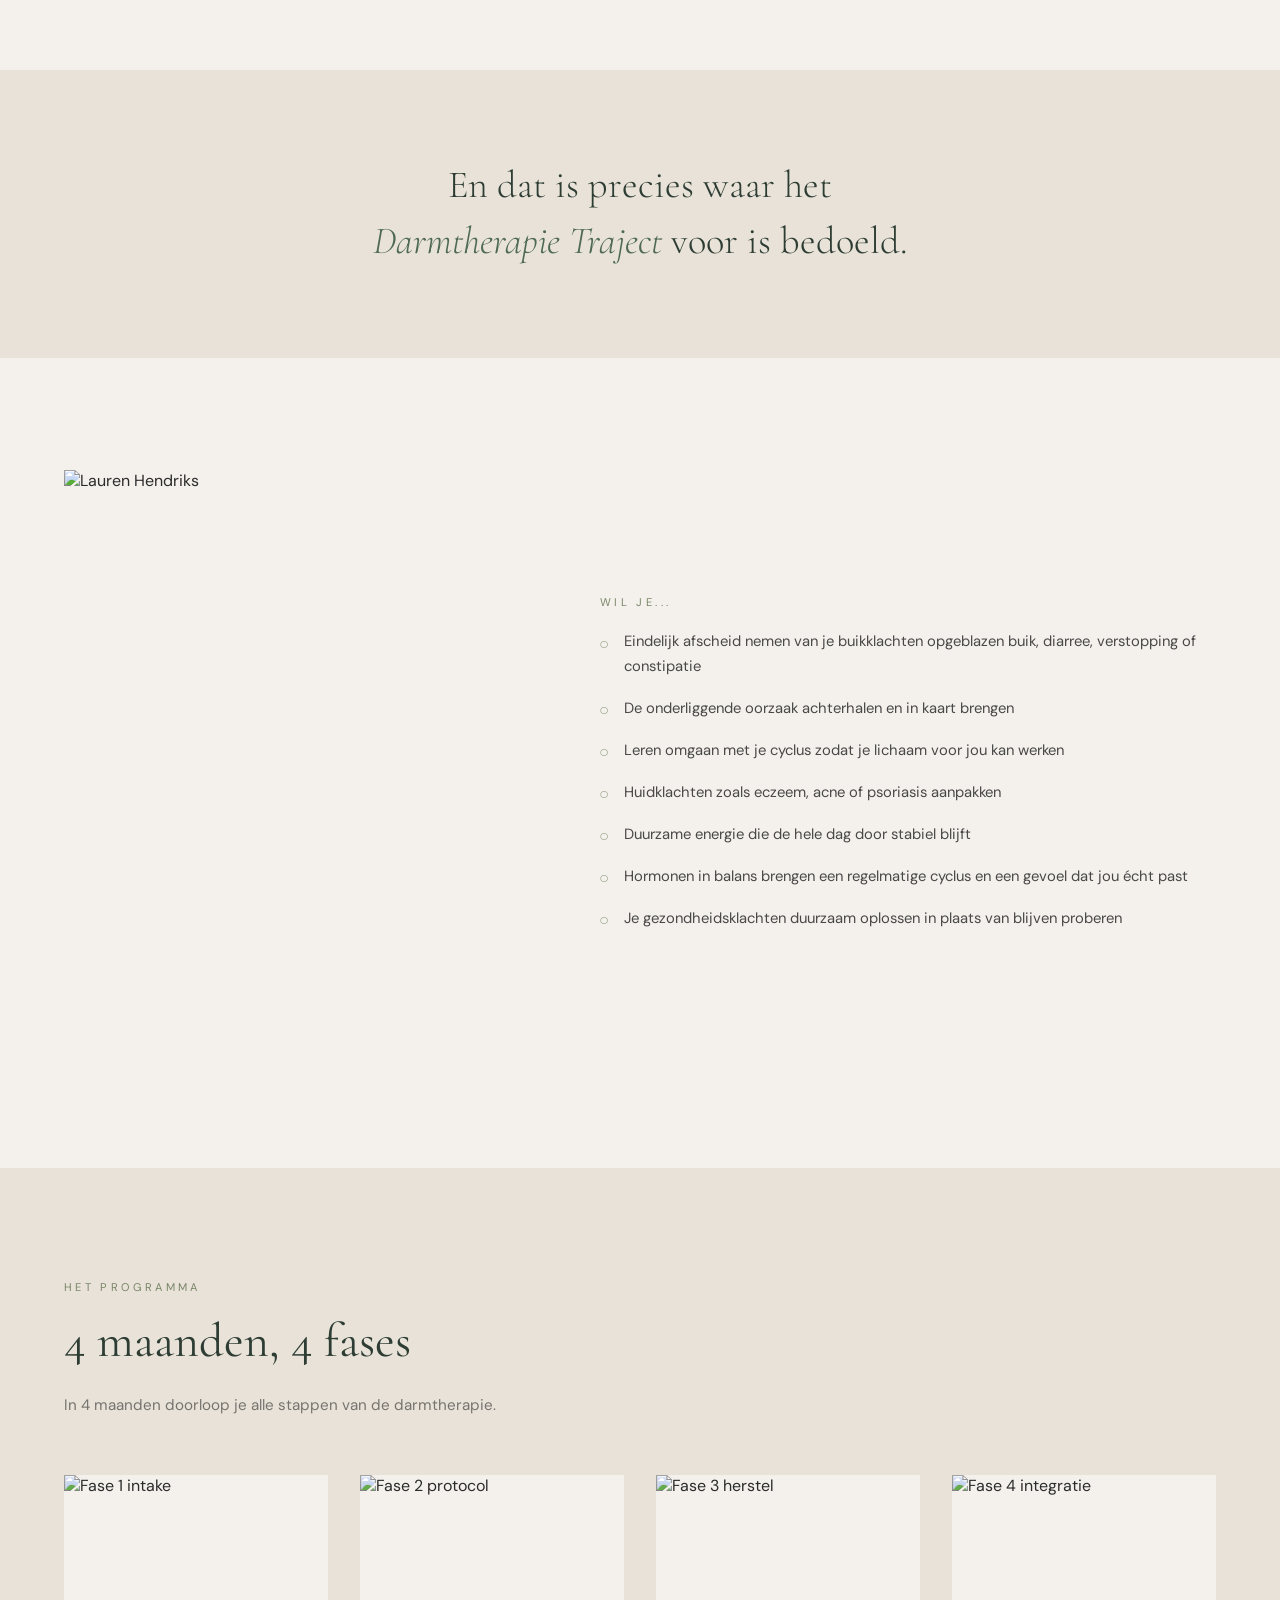
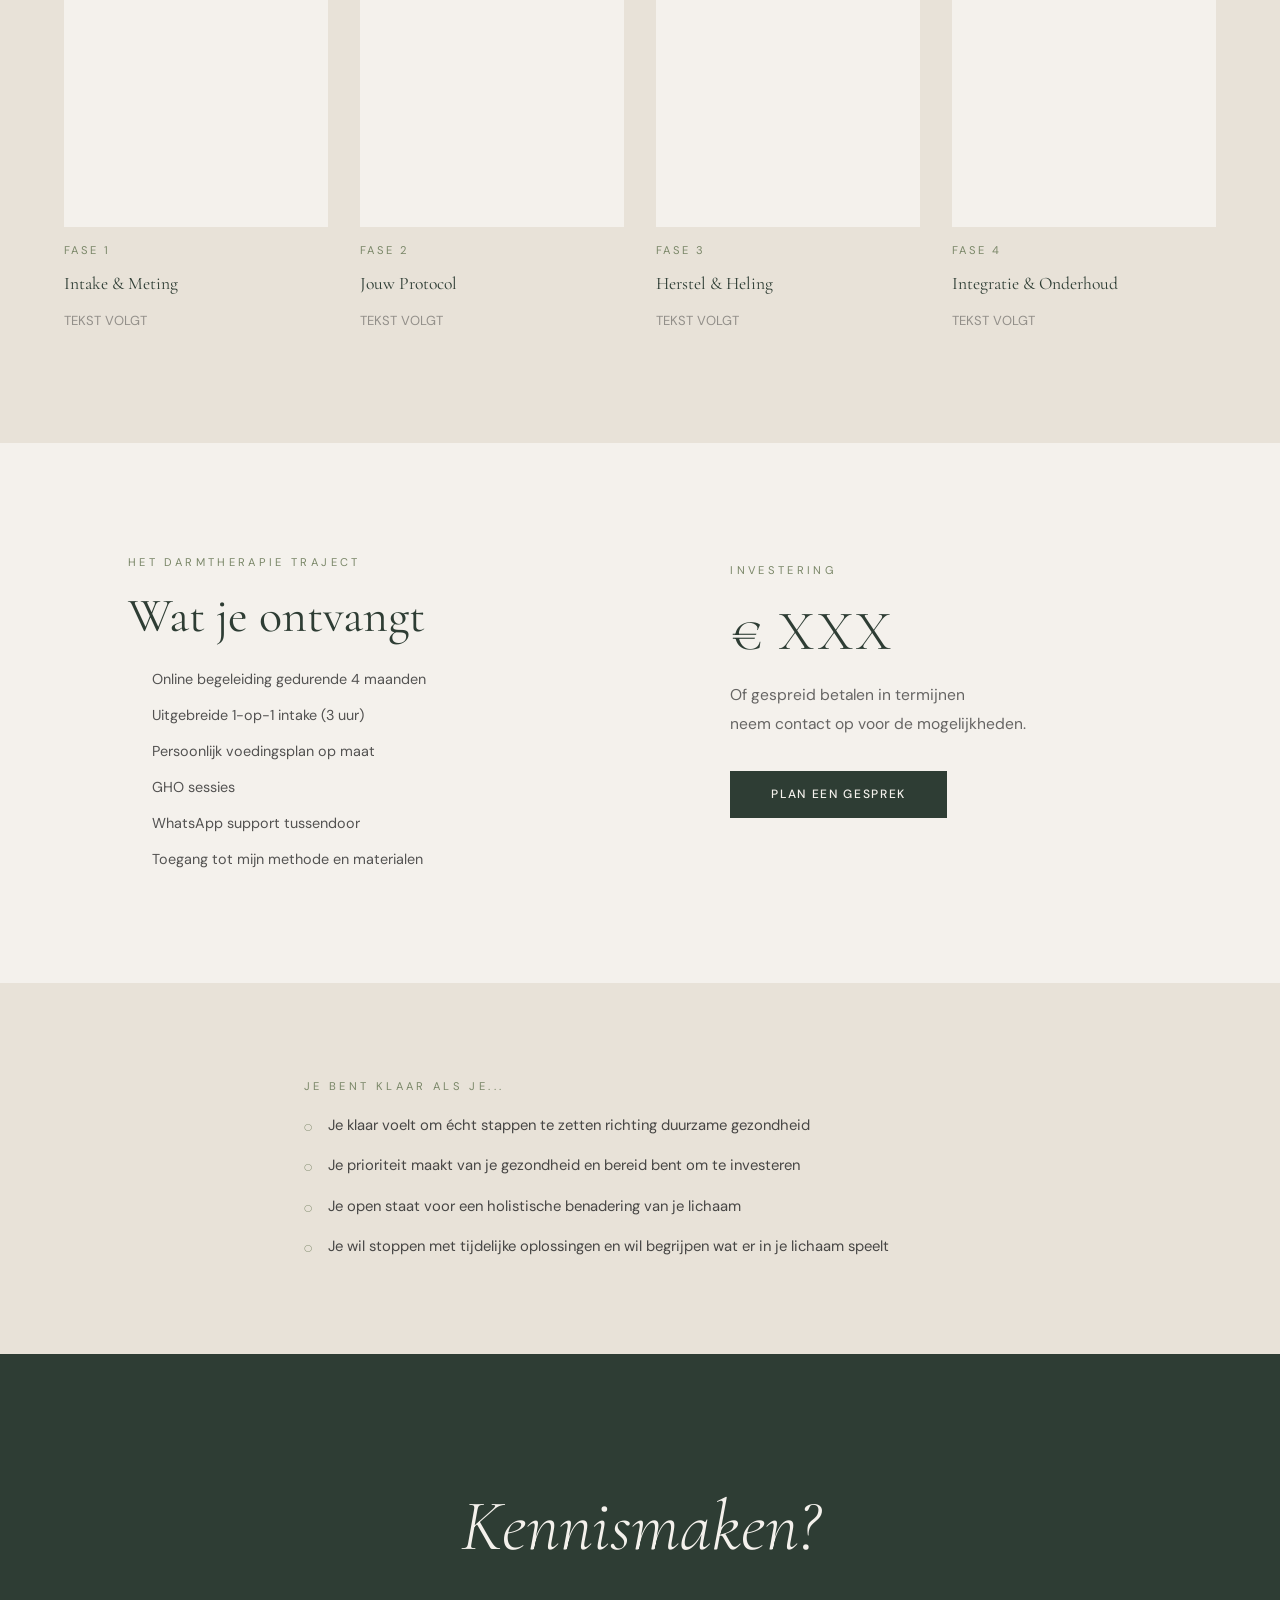
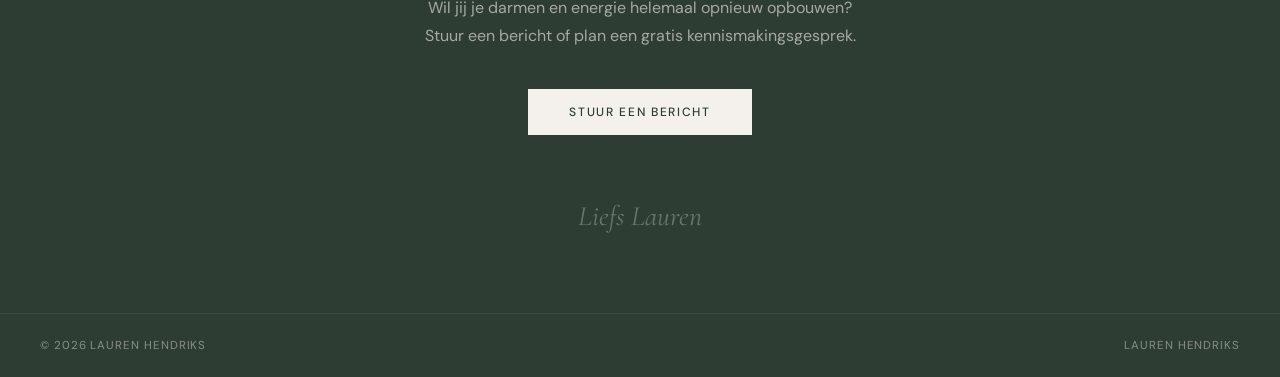
==== commit cc19a169: "Verwijder m-dashes uit HTML en CSS Co-Authored-By: Claude Sonnet 4.6 <noreply@anthropic.com>" ====
--- a/index.html
+++ b/index.html
@@ -3,7 +3,7 @@
 <head>
   <meta charset="UTF-8" />
   <meta name="viewport" content="width=device-width, initial-scale=1.0" />
-  <title>Darmtherapie Traject — Lauren Hendriks</title>
+  <title>Darmtherapie Traject Lauren Hendriks</title>
   <link rel="preconnect" href="https://fonts.googleapis.com" />
   <link rel="preconnect" href="https://fonts.gstatic.com" crossorigin />
   <link href="https://fonts.googleapis.com/css2?family=Cormorant+Garamond:ital,wght@0,300;0,400;0,500;1,300;1,400;1,500&family=DM+Sans:opsz,wght@9..40,300;9..40,400;9..40,500&display=swap" rel="stylesheet" />
@@ -45,7 +45,7 @@
         <ul class="klachten-lijst">
           <li>Onregelmatige stoelgang, buikpijn, spijsverteringsproblemen, PDS of voedselintoleranties</li>
           <li>Een vol gevoel na het eten, boeren of winderigheid</li>
-          <li>Hormonale disbalans — PMS, cyclusproblemen, stemmingswisselingen</li>
+          <li>Hormonale disbalans PMS, cyclusproblemen, stemmingswisselingen</li>
           <li>Vermoeidheid, onaangenamheid of brain fog</li>
           <li>Huidproblemen die blijven terugkomen</li>
           <li>Cravings, schommelende energie of stress in je lijf</li>
@@ -60,14 +60,14 @@
     <div class="quote-light-inner">
       <p class="quote-italic">"Heel eerlijk, het nog even wat langer aankijken of nog meer losse supplementen nemen gaat het verschil niet maken..."</p>
       <p class="quote-source">You've been there, done that.</p>
-      <p class="body-text">Je hebt al genoeg informatie en therapieoplossingen geprobeerd. Allerlei supplementen uitgeprobeerd. En elke keer lijkt het voor korte tijd te werken — maar dan val je weer terug in je patronen en voel je een verlies van vertrouwen in je eigen lichaam.</p>
+      <p class="body-text">Je hebt al genoeg informatie en therapieoplossingen geprobeerd. Allerlei supplementen uitgeprobeerd. En elke keer lijkt het voor korte tijd te werken maar dan val je weer terug in je patronen en voel je een verlies van vertrouwen in je eigen lichaam.</p>
     </div>
   </section>
 
   <!-- Groen blok -->
   <section class="section-green">
     <div class="section-green-inner">
-      <p class="green-quote">Wat je wel gaat helpen, is je systeem als geheel op een duurzame manier herstellen — in plaats van losse klachten oplossen.</p>
+      <p class="green-quote">Wat je wel gaat helpen, is je systeem als geheel op een duurzame manier herstellen in plaats van losse klachten oplossen.</p>
     </div>
   </section>
 
@@ -102,12 +102,12 @@
       <div class="wilje-tekst">
         <p class="eyebrow">Wil je...</p>
         <ul class="wilje-lijst">
-          <li>Eindelijk afscheid nemen van je buikklachten — opgeblazen buik, diarree, verstopping of constipatie</li>
+          <li>Eindelijk afscheid nemen van je buikklachten opgeblazen buik, diarree, verstopping of constipatie</li>
           <li>De onderliggende oorzaak achterhalen en in kaart brengen</li>
           <li>Leren omgaan met je cyclus zodat je lichaam voor jou kan werken</li>
           <li>Huidklachten zoals eczeem, acne of psoriasis aanpakken</li>
           <li>Duurzame energie die de hele dag door stabiel blijft</li>
-          <li>Hormonen in balans brengen — een regelmatige cyclus en een gevoel dat jou écht past</li>
+          <li>Hormonen in balans brengen een regelmatige cyclus en een gevoel dat jou écht past</li>
           <li>Je gezondheidsklachten duurzaam oplossen in plaats van blijven proberen</li>
         </ul>
       </div>
@@ -127,7 +127,7 @@
         <div class="fase-img">
           <img
             src="https://drive.google.com/uc?export=view&id=1uAnX1H99o4JRLifRl0oZj8NP3xb7MKRR"
-            alt="Fase 1 — intake"
+            alt="Fase 1 intake"
             loading="lazy"
           />
         </div>
@@ -140,7 +140,7 @@
         <div class="fase-img">
           <img
             src="https://images.unsplash.com/photo-1512621776951-a57141f2eefd?w=600&auto=format&fit=crop&q=80"
-            alt="Fase 2 — protocol"
+            alt="Fase 2 protocol"
             loading="lazy"
           />
         </div>
@@ -153,7 +153,7 @@
         <div class="fase-img">
           <img
             src="https://images.unsplash.com/photo-1474440692490-2e83ae13ba29?w=600&auto=format&fit=crop&q=80"
-            alt="Fase 3 — herstel"
+            alt="Fase 3 herstel"
             loading="lazy"
           />
         </div>
@@ -166,7 +166,7 @@
         <div class="fase-img">
           <img
             src="https://images.unsplash.com/photo-1526170375885-4d8ecf77b99f?w=600&auto=format&fit=crop&q=80"
-            alt="Fase 4 — integratie"
+            alt="Fase 4 integratie"
             loading="lazy"
           />
         </div>
@@ -196,7 +196,7 @@
       <div class="investering-col">
         <p class="eyebrow">Investering</p>
         <p class="investering-prijs">€ XXX</p>
-        <p class="body-text">Of gespreid betalen in termijnen —<br />neem contact op voor de mogelijkheden.</p>
+        <p class="body-text">Of gespreid betalen in termijnen <br />neem contact op voor de mogelijkheden.</p>
         <a href="#kennismaken" class="btn-primary" style="margin-top: 2rem; display: inline-block;">Plan een gesprek</a>
       </div>
     </div>
--- a/styles.css
+++ b/styles.css
@@ -302,7 +302,7 @@
 }
 
 .klachten-lijst li::before {
-  content: "—";
+  content: "";
   position: absolute;
   left: 0;
   color: var(--olive);
@@ -564,7 +564,7 @@
 }
 
 .ontvangt-lijst li::before {
-  content: "—";
+  content: "";
   position: absolute;
   left: 0;
   color: var(--olive);
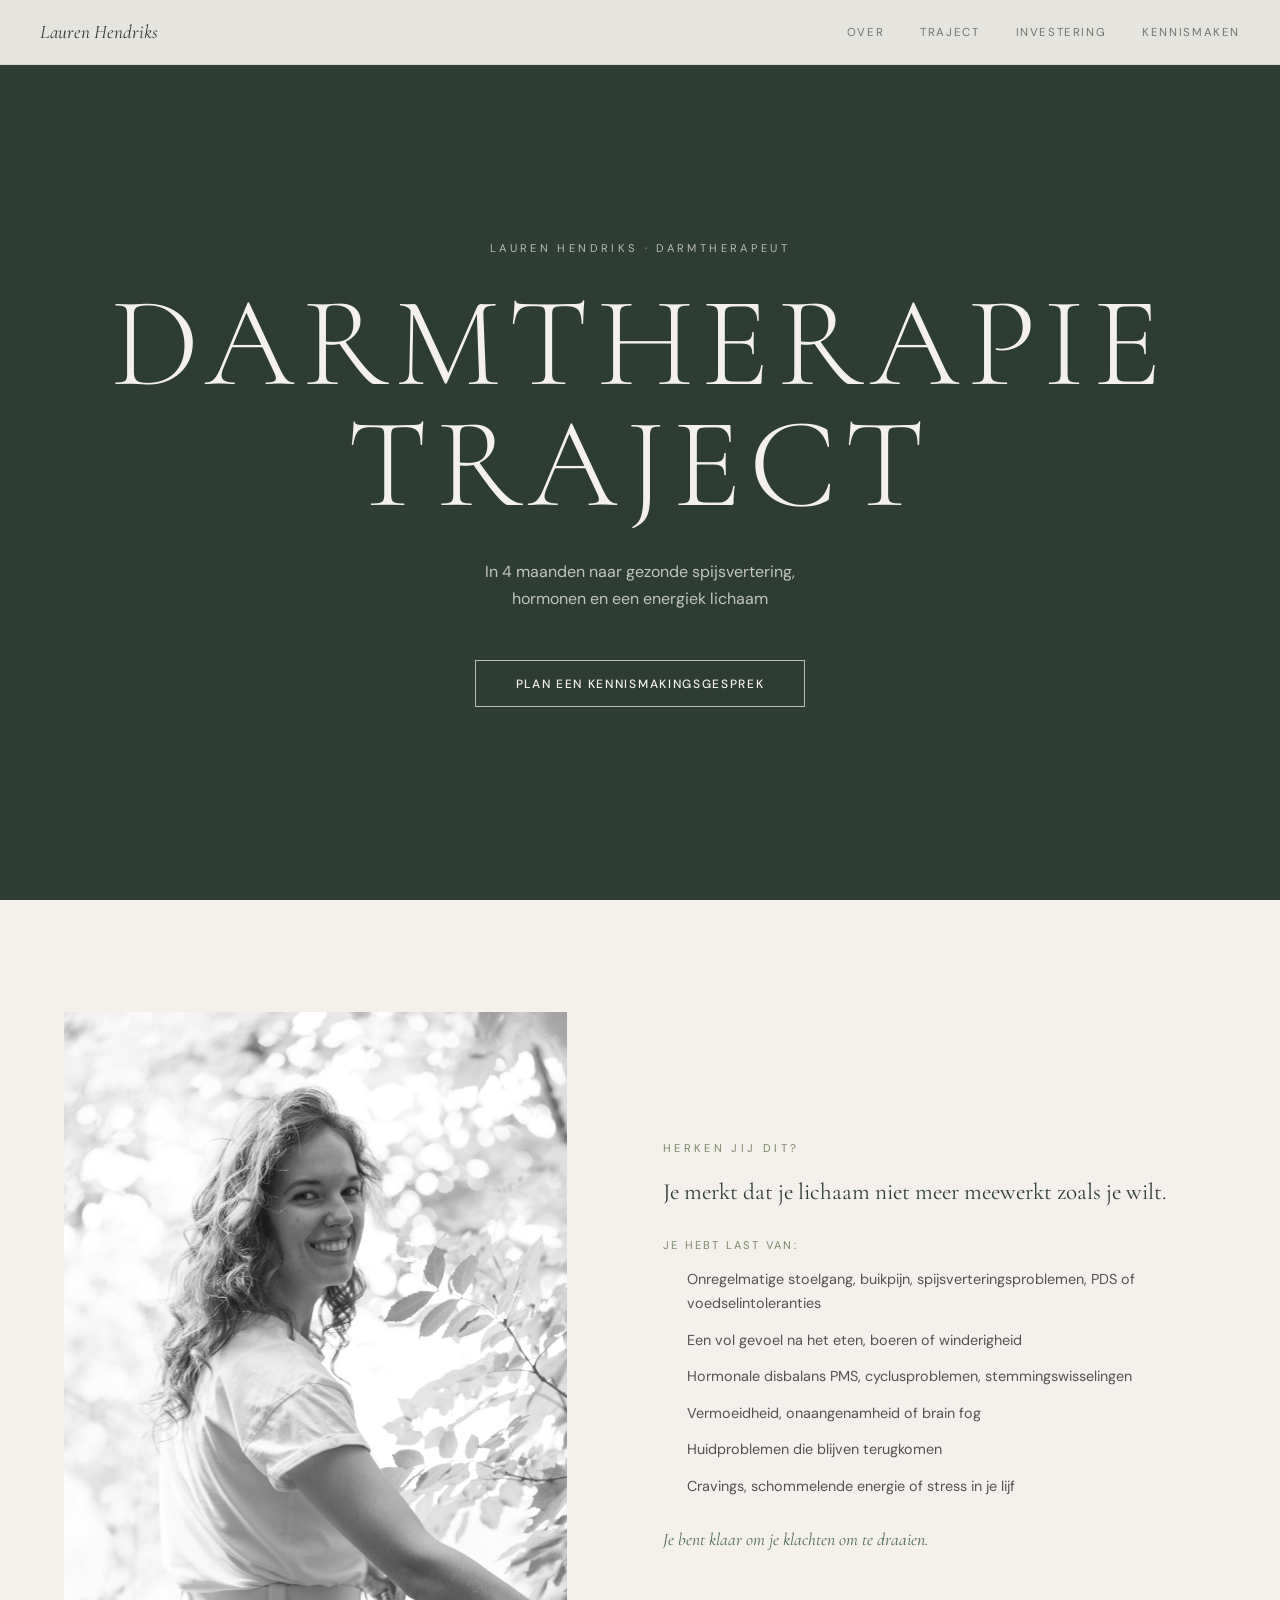
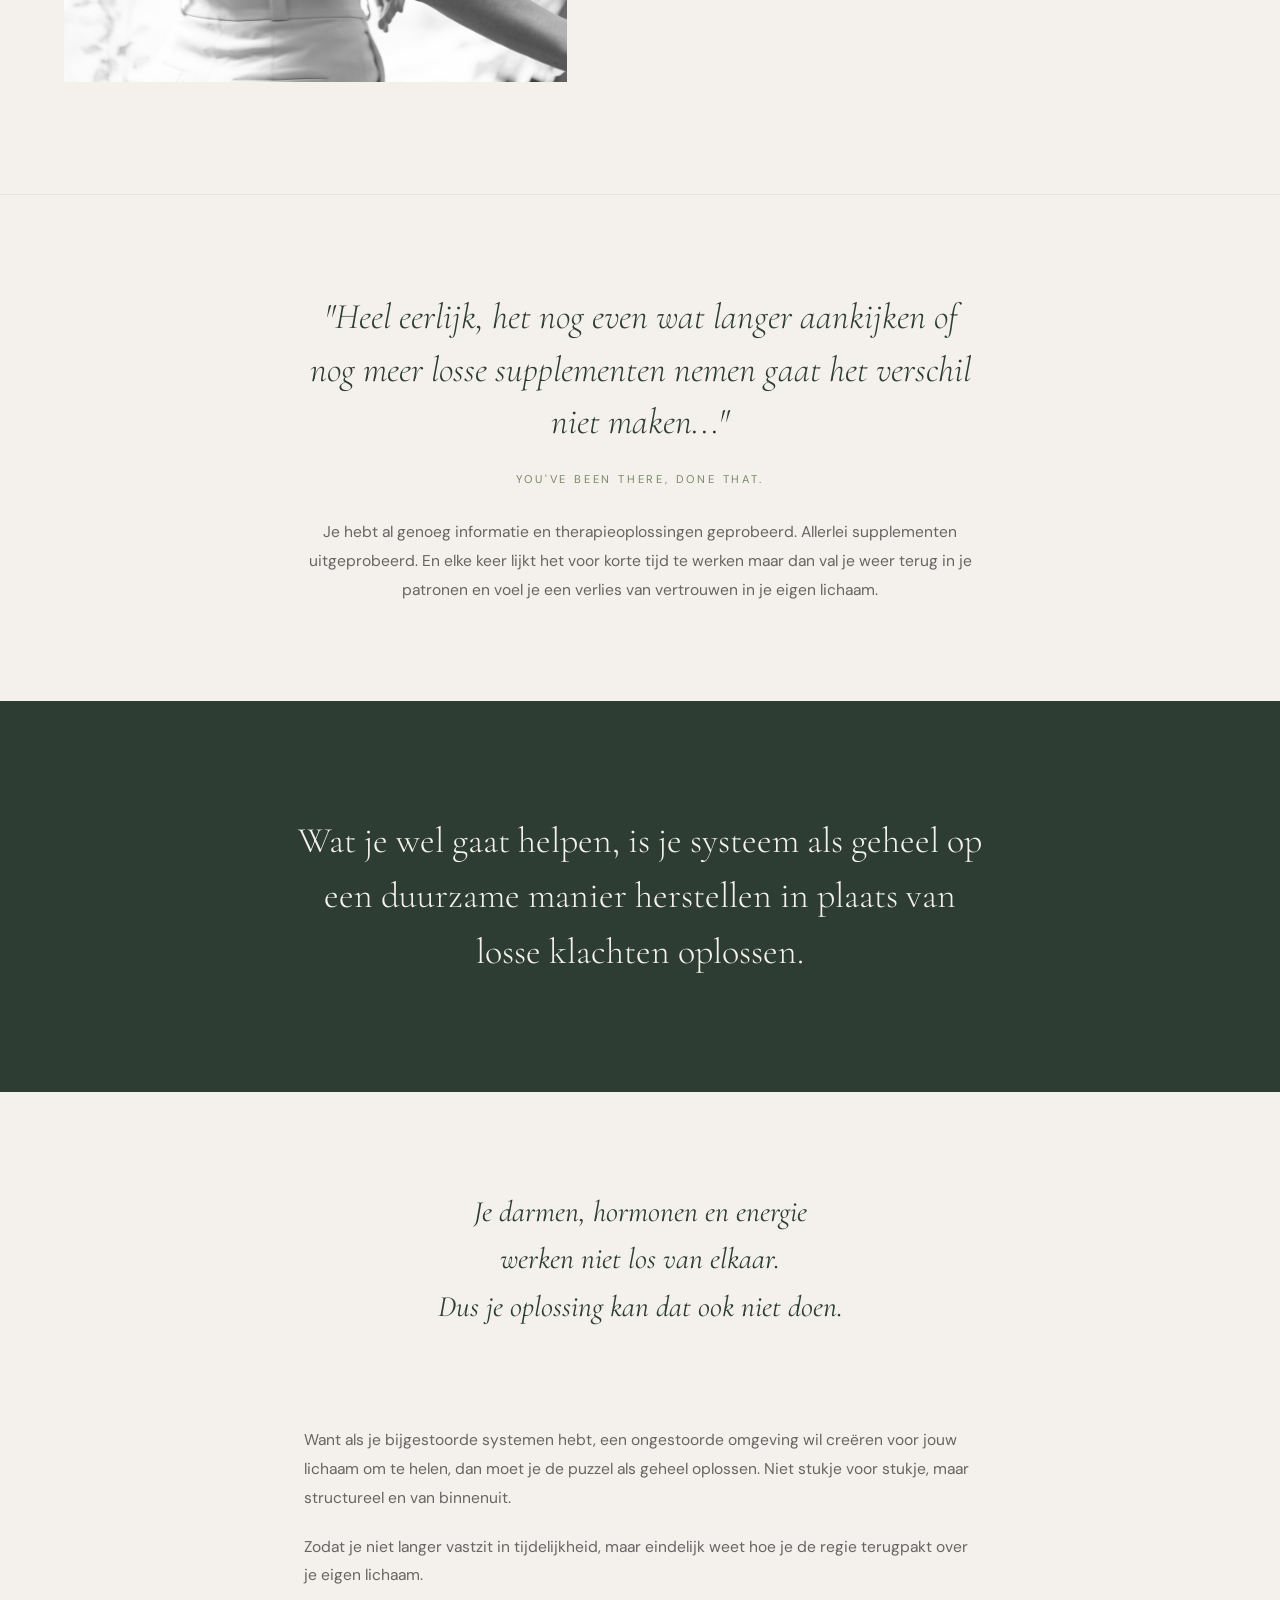
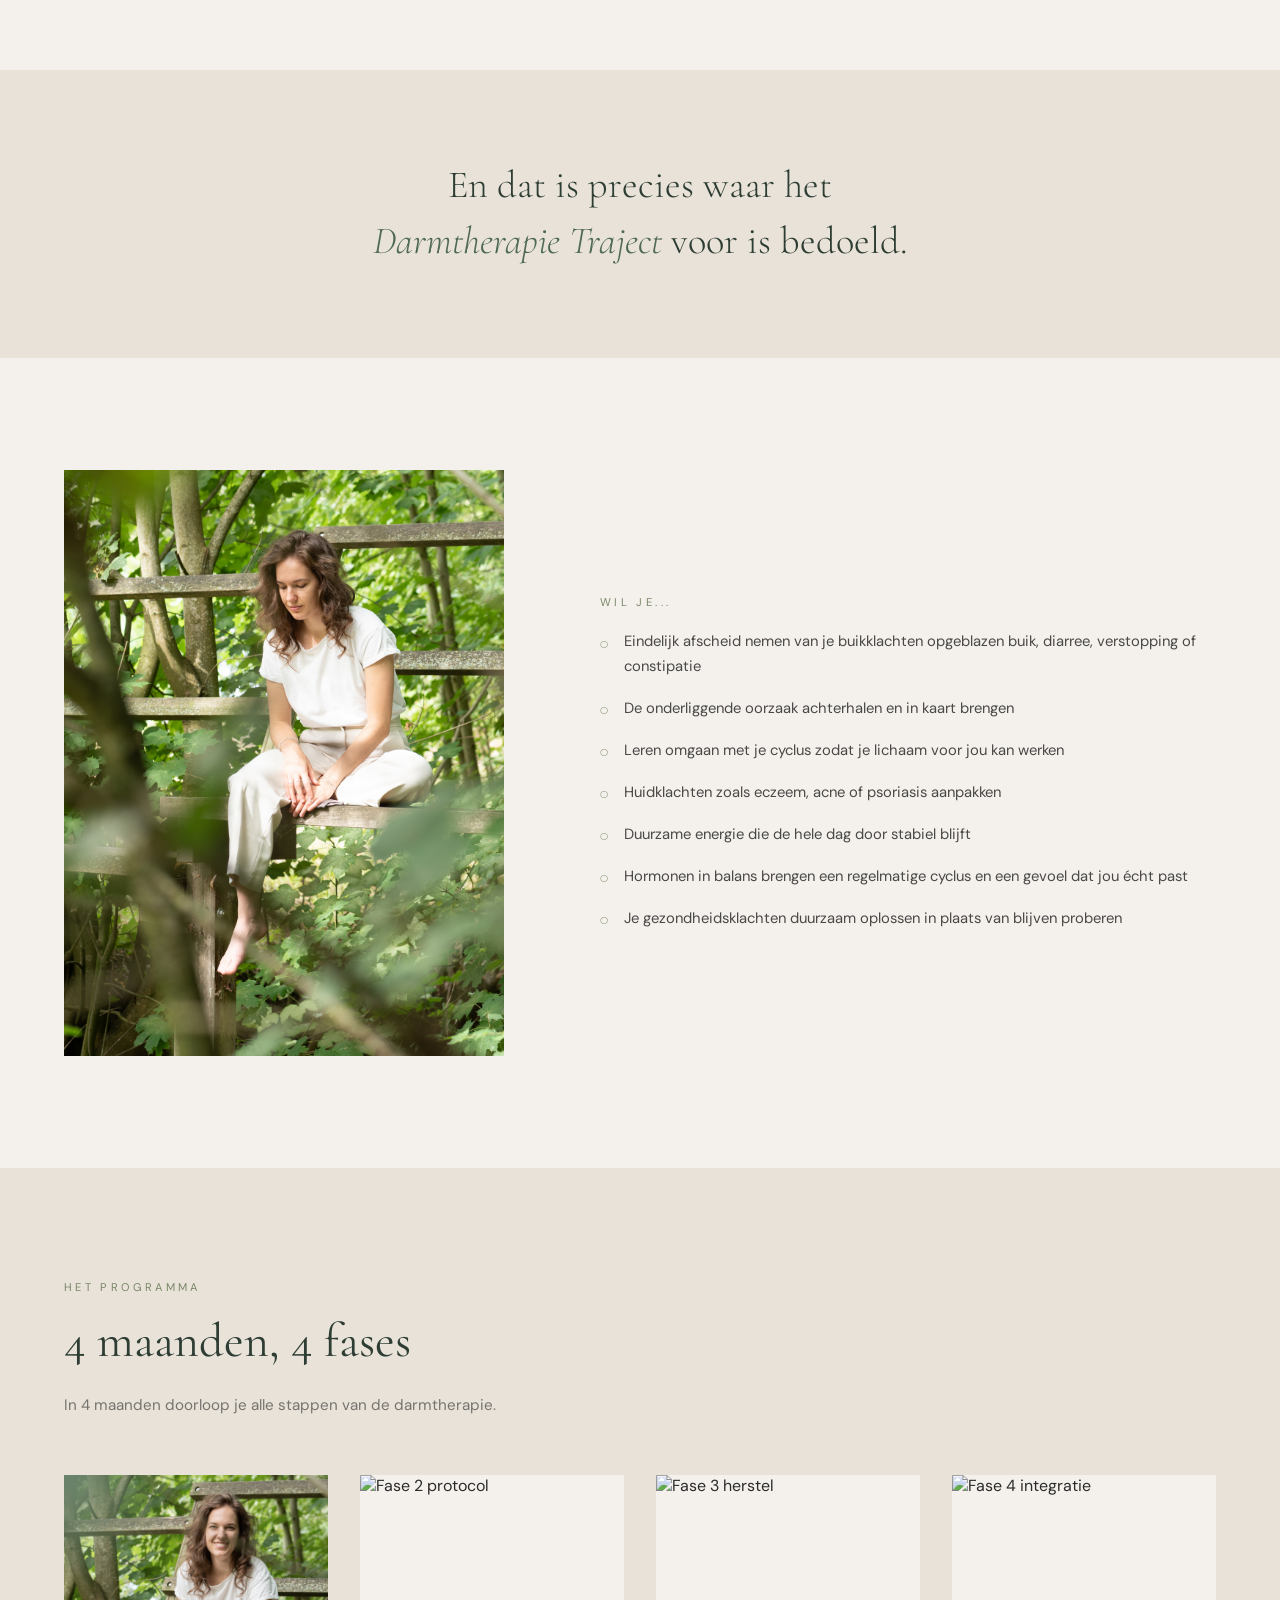
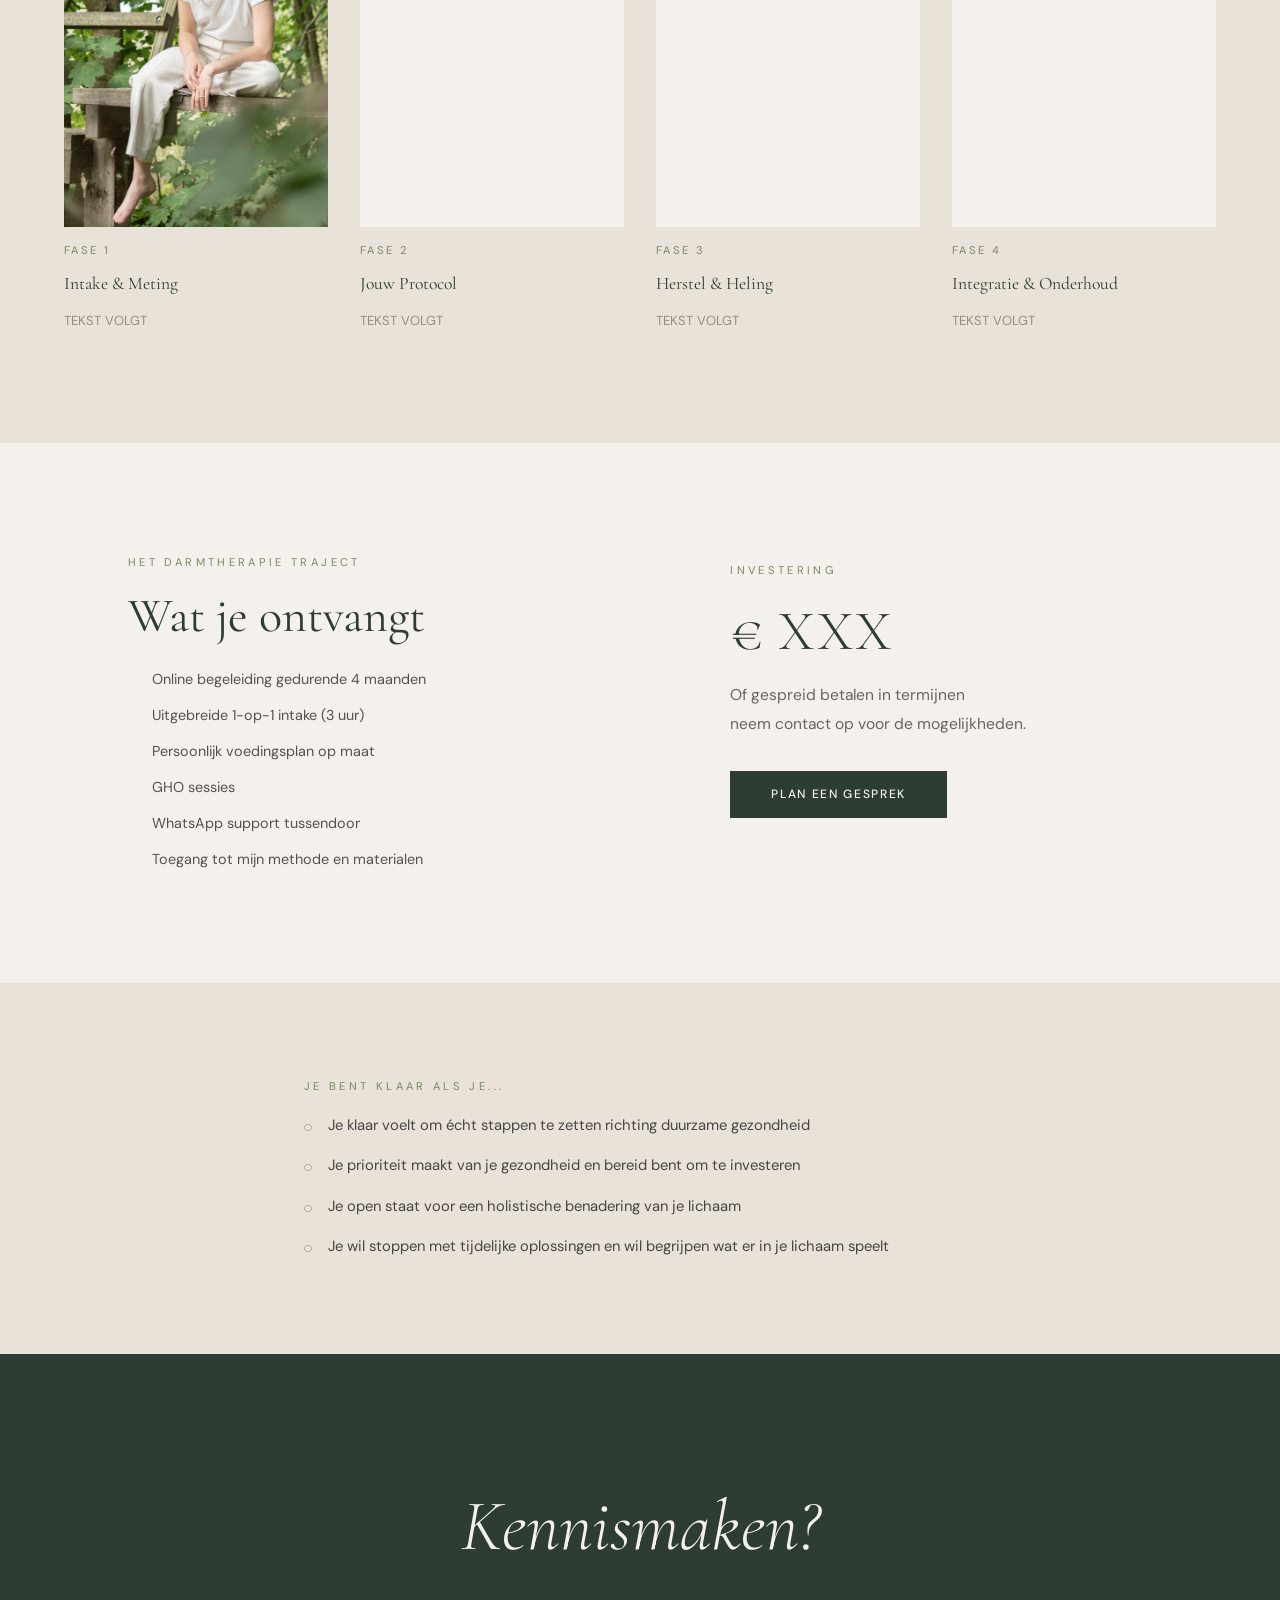
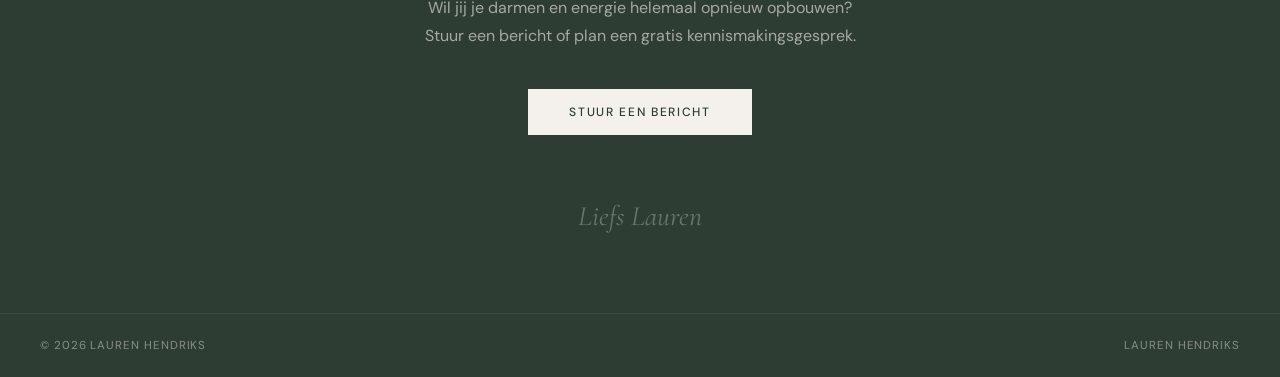
==== commit 71f5fb4c: "Vervang Drive-links door lokale foto's Co-Authored-By: Claude Sonnet 4.6 <noreply@anthropic.com>" ====
--- a/index.html
+++ b/index.html
@@ -36,7 +36,7 @@
   <section id="over" class="herkenning-section">
     <div class="herkenning-grid">
       <div class="herkenning-foto">
-        <img src="https://drive.google.com/uc?export=view&id=1WfDA4Lz9CKthK0sZUzV8yqiYxtpE23wS" alt="Lauren Hendriks" />
+        <img src="Lauren1-12.jpg" alt="Lauren Hendriks" />
       </div>
       <div class="herkenning-tekst">
         <p class="eyebrow">Herken jij dit?</p>
@@ -97,7 +97,7 @@
   <section id="traject" class="wilje-section">
     <div class="wilje-grid">
       <div class="wilje-foto">
-        <img src="https://drive.google.com/uc?export=view&id=14wZCtJzEbs2PtzPBsTP98KlM4sfBHRH5" alt="Lauren Hendriks" />
+        <img src="Lauren1-14.jpg" alt="Lauren Hendriks" />
       </div>
       <div class="wilje-tekst">
         <p class="eyebrow">Wil je...</p>
@@ -126,7 +126,7 @@
       <div class="fase-item">
         <div class="fase-img">
           <img
-            src="https://drive.google.com/uc?export=view&id=1uAnX1H99o4JRLifRl0oZj8NP3xb7MKRR"
+            src="Lauren1-15.jpg"
             alt="Fase 1 intake"
             loading="lazy"
           />
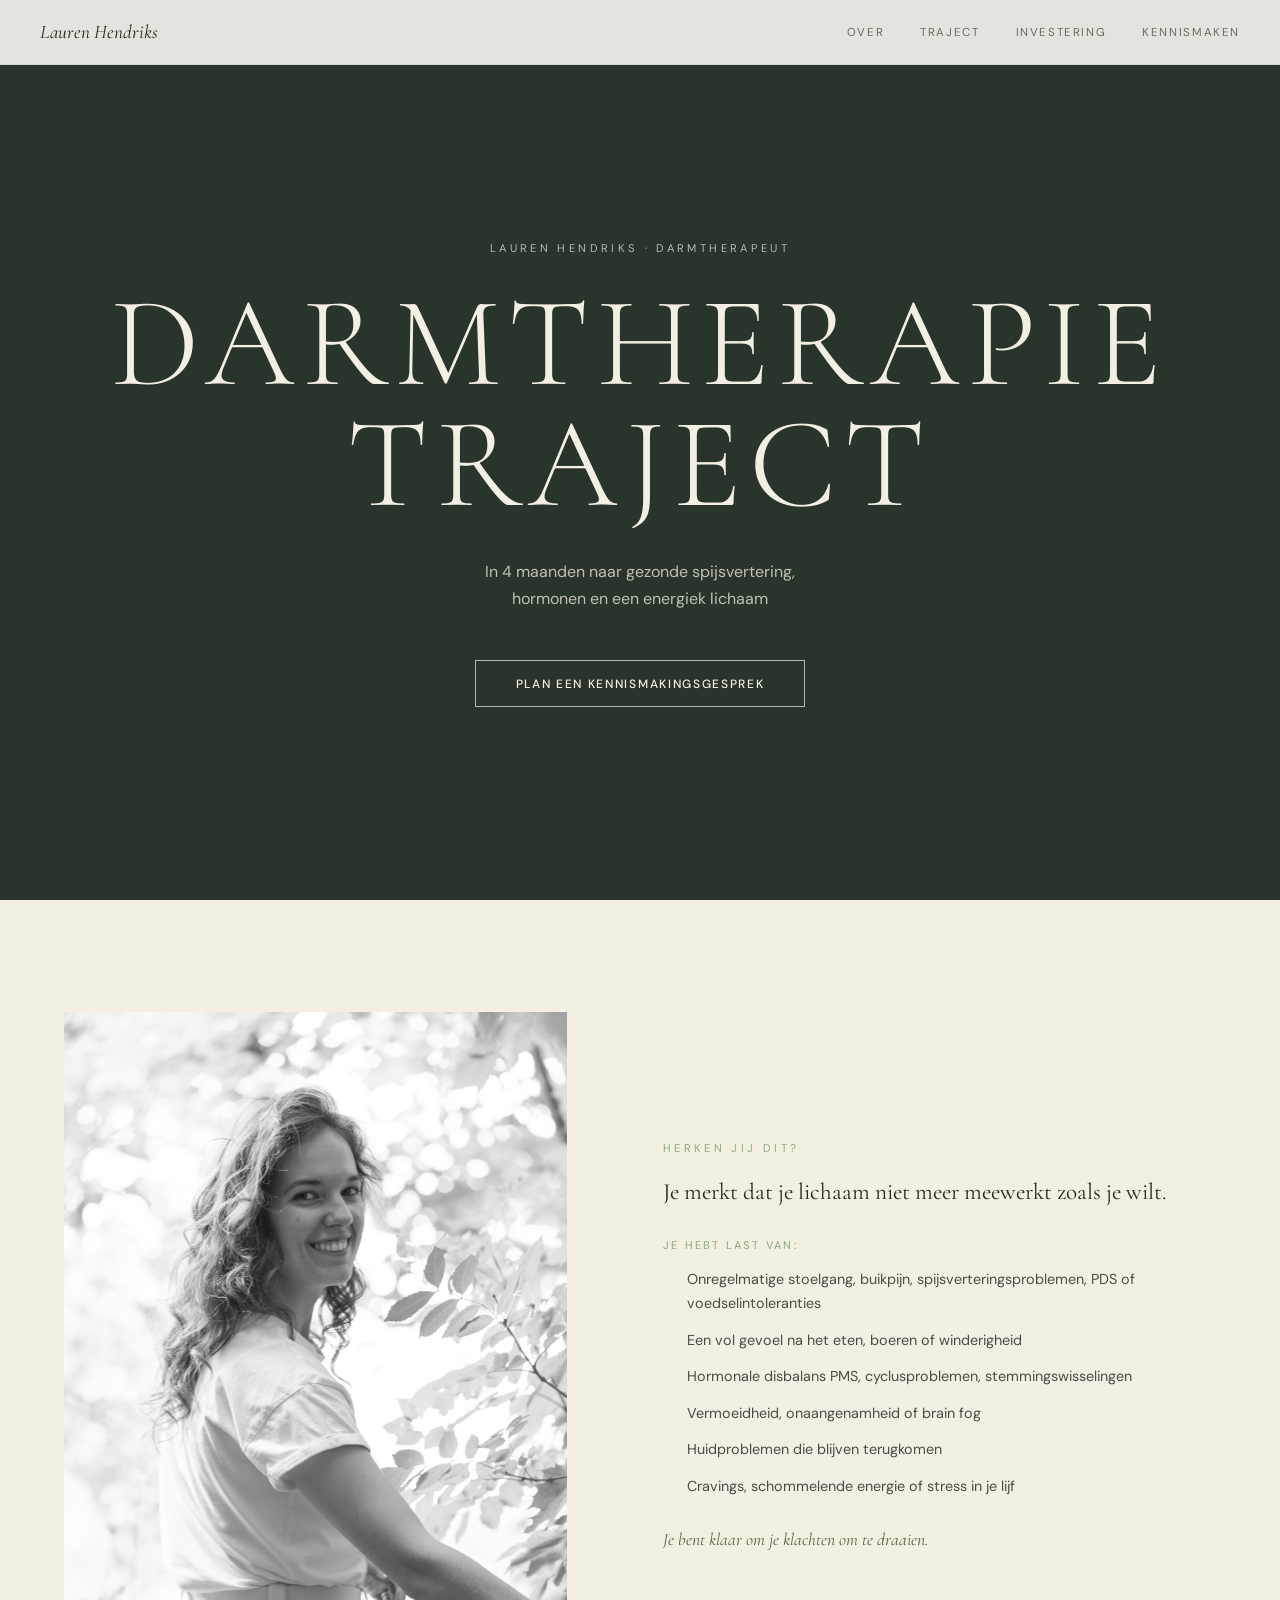
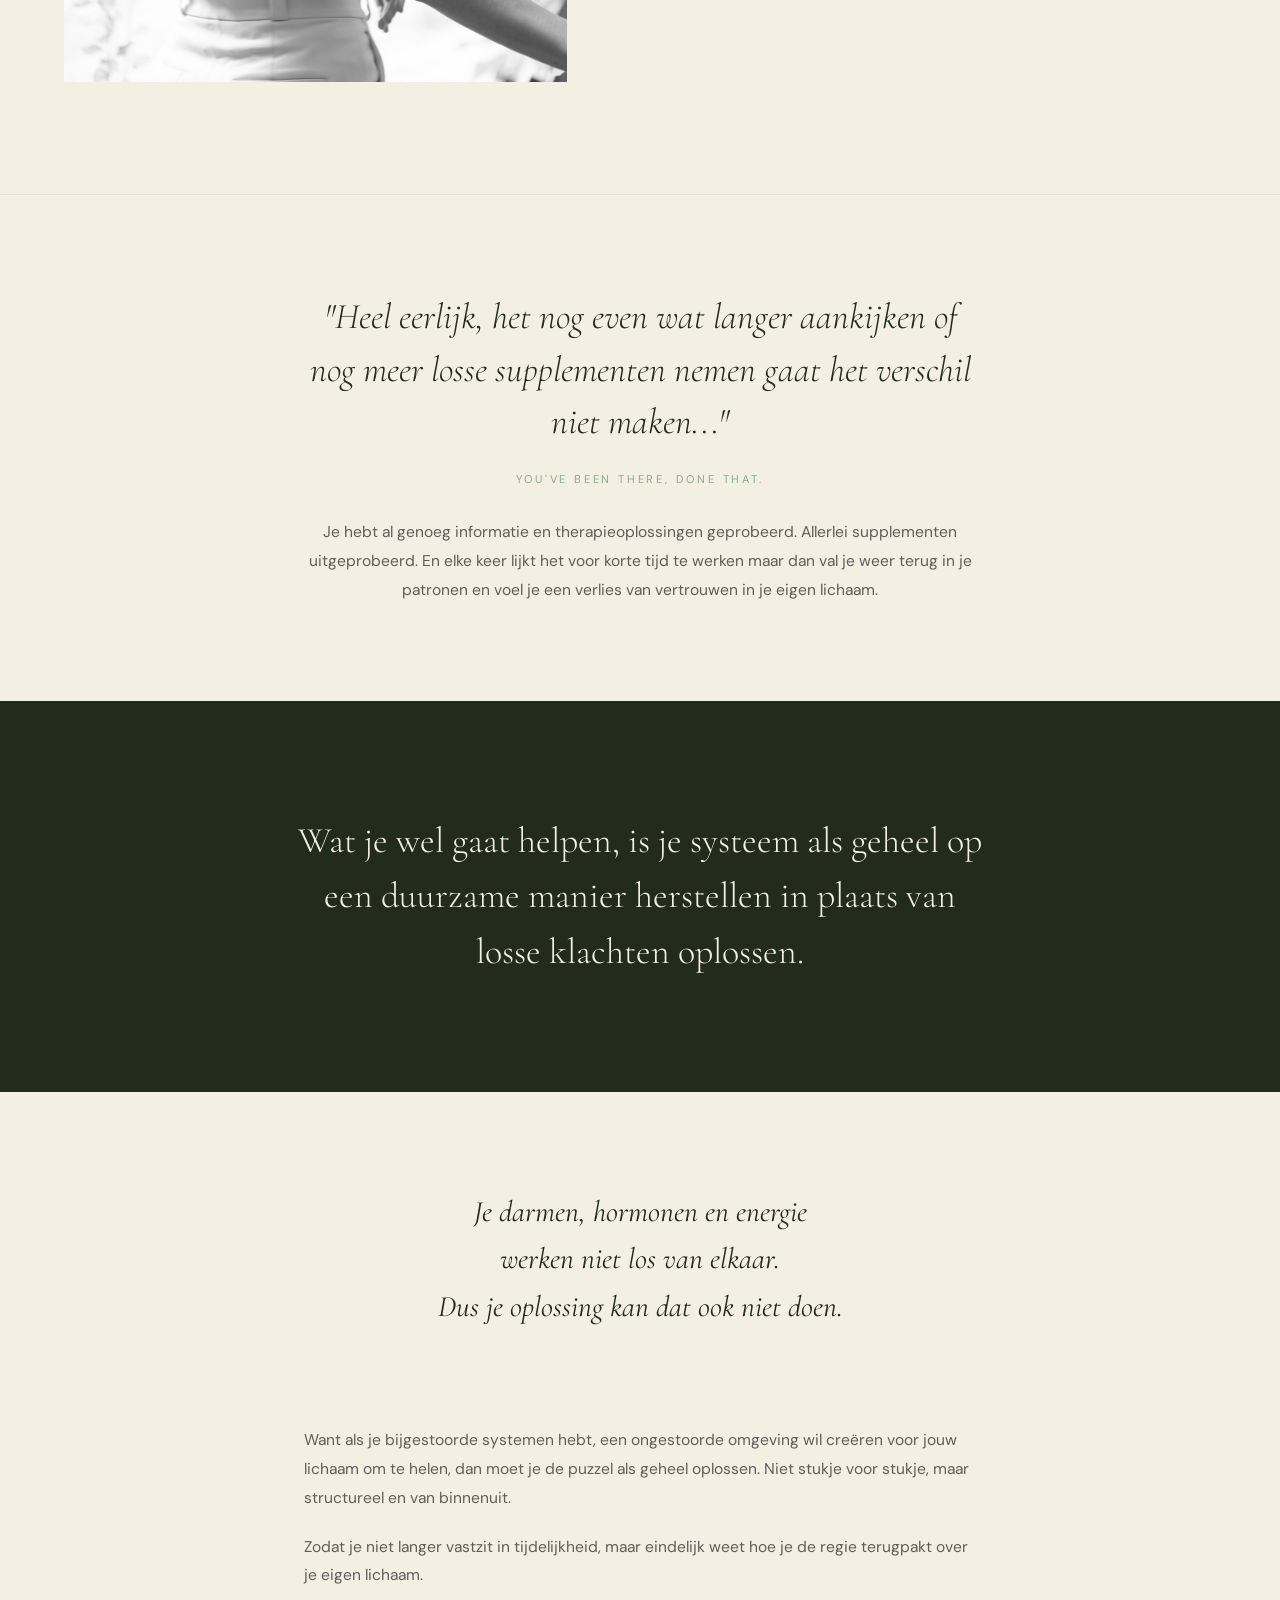
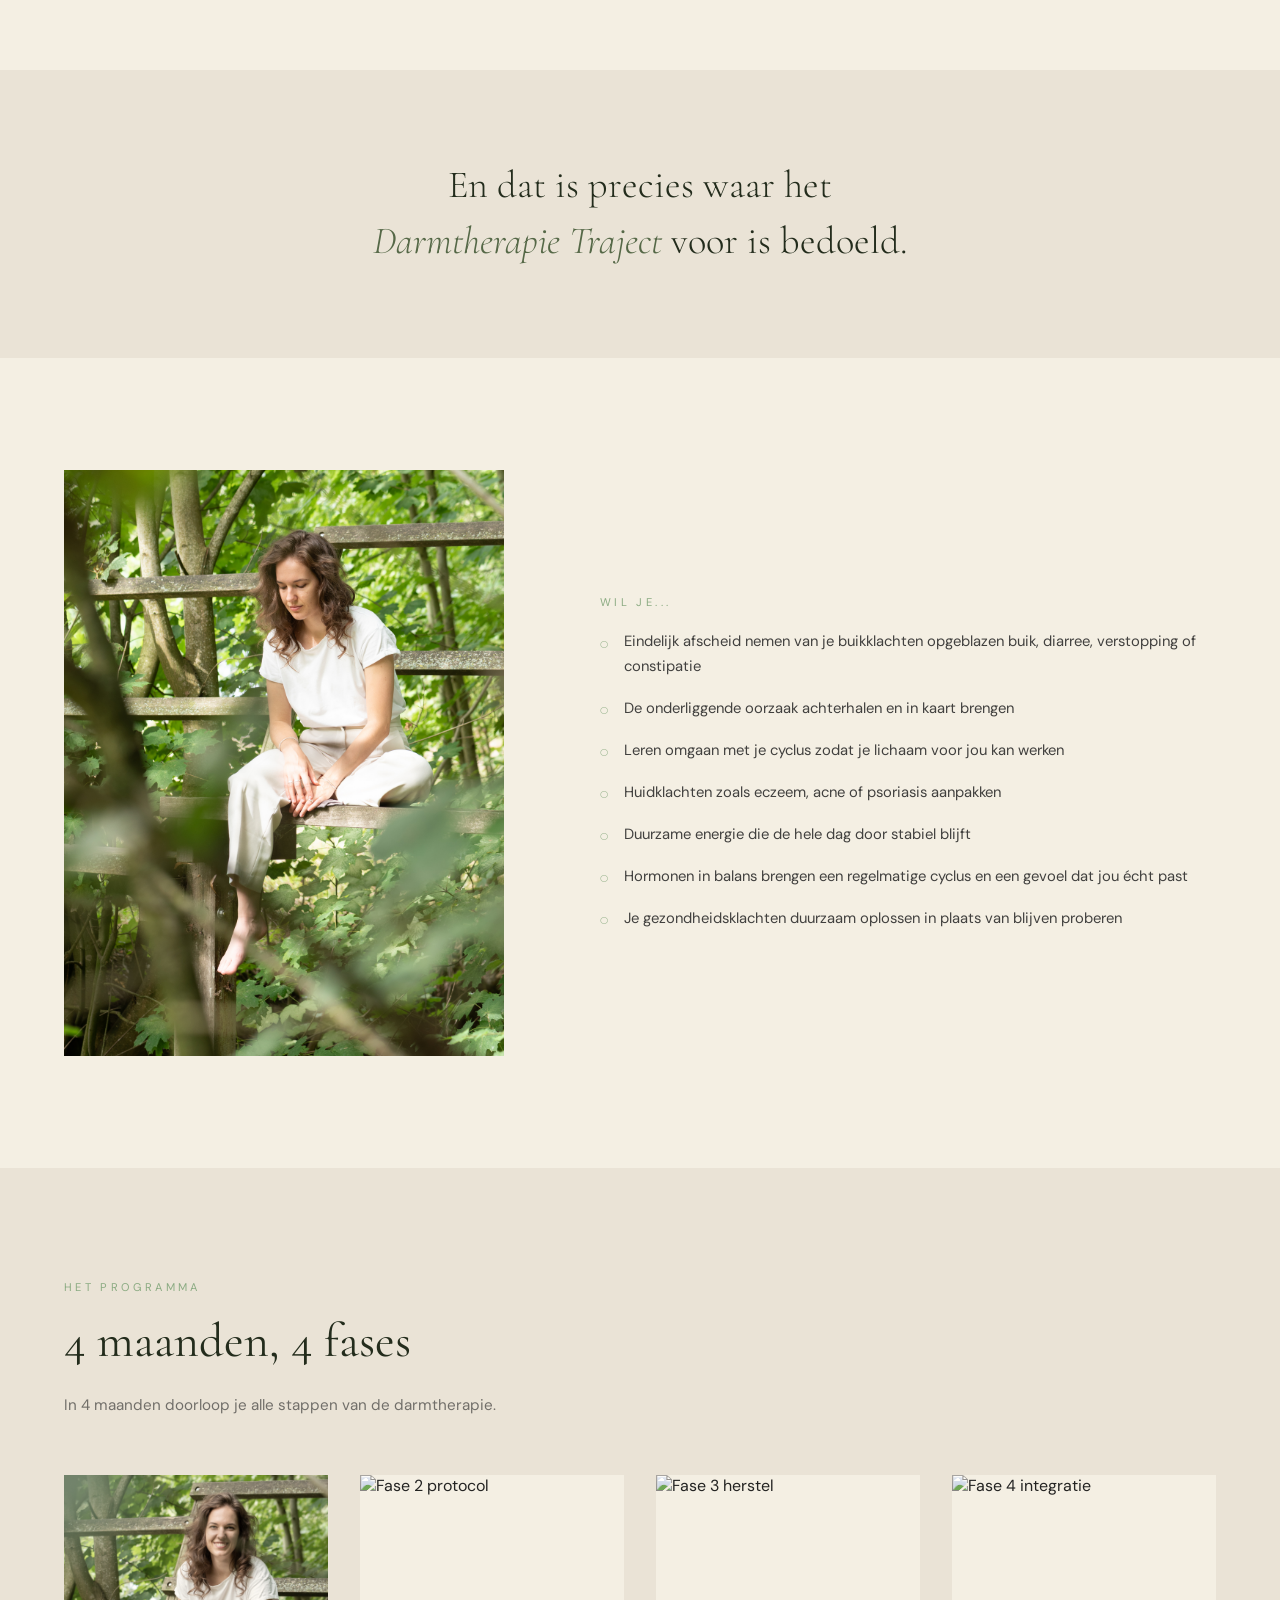
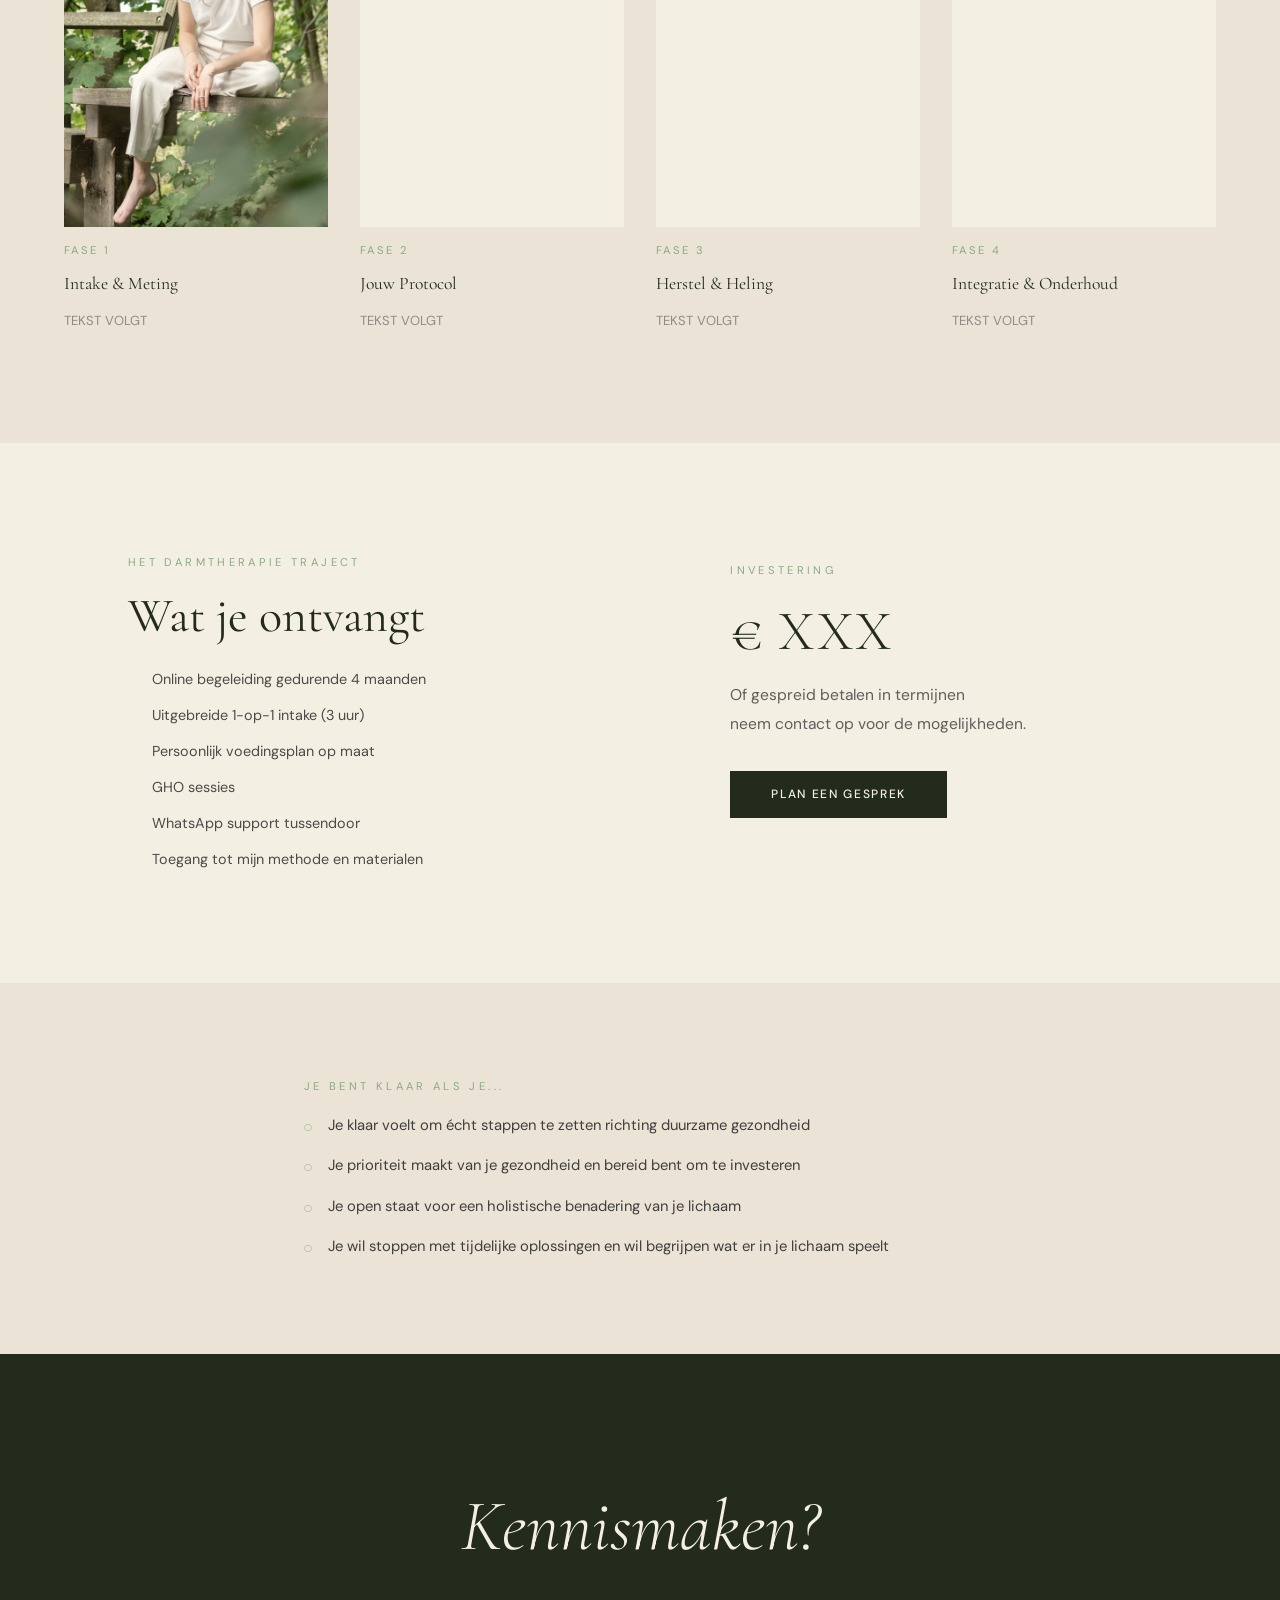
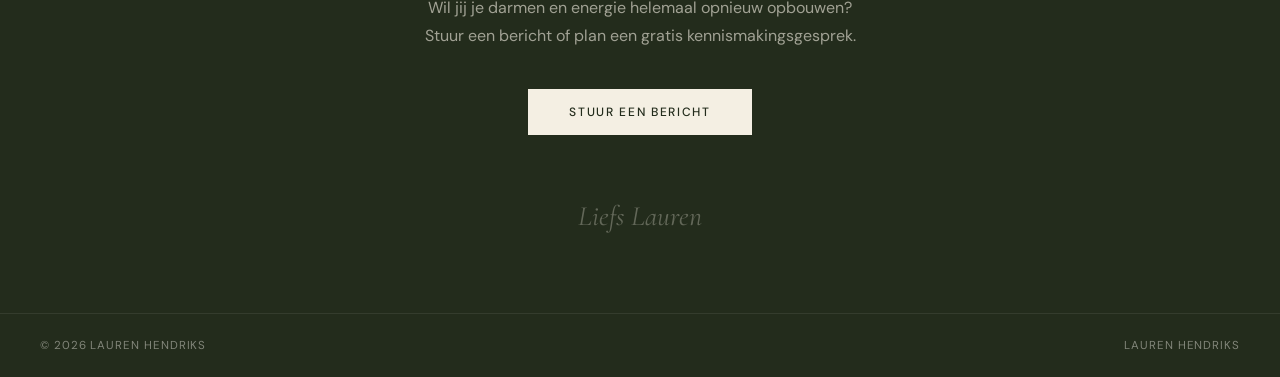
==== commit f0a10d0e: "Brand: kleuren op swatches, foto-filter, fase-foto's natuur Co-Authored-By: Claude Sonnet 4.6 <norep" ====
--- a/index.html
+++ b/index.html
@@ -139,7 +139,7 @@
       <div class="fase-item">
         <div class="fase-img">
           <img
-            src="https://images.unsplash.com/photo-1512621776951-a57141f2eefd?w=600&auto=format&fit=crop&q=80"
+            src="https://images.unsplash.com/photo-1471879832106-c7ab9e0cee23?w=600&auto=format&fit=crop&q=80"
             alt="Fase 2 protocol"
             loading="lazy"
           />
@@ -152,7 +152,7 @@
       <div class="fase-item">
         <div class="fase-img">
           <img
-            src="https://images.unsplash.com/photo-1474440692490-2e83ae13ba29?w=600&auto=format&fit=crop&q=80"
+            src="https://images.unsplash.com/photo-1441974231531-c6227db76b6e?w=600&auto=format&fit=crop&q=80"
             alt="Fase 3 herstel"
             loading="lazy"
           />
@@ -165,7 +165,7 @@
       <div class="fase-item">
         <div class="fase-img">
           <img
-            src="https://images.unsplash.com/photo-1526170375885-4d8ecf77b99f?w=600&auto=format&fit=crop&q=80"
+            src="https://images.unsplash.com/photo-1501854140801-50d01698950b?w=600&auto=format&fit=crop&q=80"
             alt="Fase 4 integratie"
             loading="lazy"
           />
--- a/styles.css
+++ b/styles.css
@@ -1,10 +1,10 @@
 :root {
-  --ivory:     #F4F1EC;
-  --sand:      #E8E2D8;
-  --olive:     #7A8768;
-  --moss:      #4F6A52;
-  --botanical: #2E3D34;
-  --charcoal:  #2B2B2B;
+  --ivory:     #F4EFE3;
+  --sand:      #EAE3D6;
+  --olive:     #8BAB82;
+  --moss:      #556847;
+  --botanical: #232C1C;
+  --charcoal:  #222222;
 
   --font-serif: 'Cormorant Garamond', Georgia, serif;
   --font-sans:  'DM Sans', system-ui, sans-serif;
@@ -203,18 +203,26 @@
   justify-content: center;
   text-align: center;
   background-color: var(--botanical);
-  background-image: url('https://images.unsplash.com/photo-1448375240519-514a2be7f720?w=1800&auto=format&fit=crop&q=70');
-  background-size: cover;
-  background-position: center;
   padding: 8rem 1.5rem 5rem;
   position: relative;
+  overflow: hidden;
 }
 
 .hero::before {
   content: '';
   position: absolute;
+  inset: -40px;
+  background-image: url('https://images.unsplash.com/photo-1448375240519-514a2be7f720?w=1800&auto=format&fit=crop&q=70');
+  background-size: 130%;
+  background-position: center;
+  filter: blur(10px);
+}
+
+.hero::after {
+  content: '';
+  position: absolute;
   inset: 0;
-  background: rgba(46,61,52,0.45);
+  background: rgba(46,61,52,0.58);
 }
 
 .hero-inner {
@@ -500,12 +508,12 @@
   width: 100%;
   height: 100%;
   object-fit: cover;
-  filter: saturate(0.8);
+  filter: saturate(0.75) sepia(0.1);
   transition: filter 0.4s, transform 0.4s;
 }
 
 .fase-img:hover img {
-  filter: saturate(1);
+  filter: saturate(1) sepia(0);
   transform: scale(1.03);
 }
 
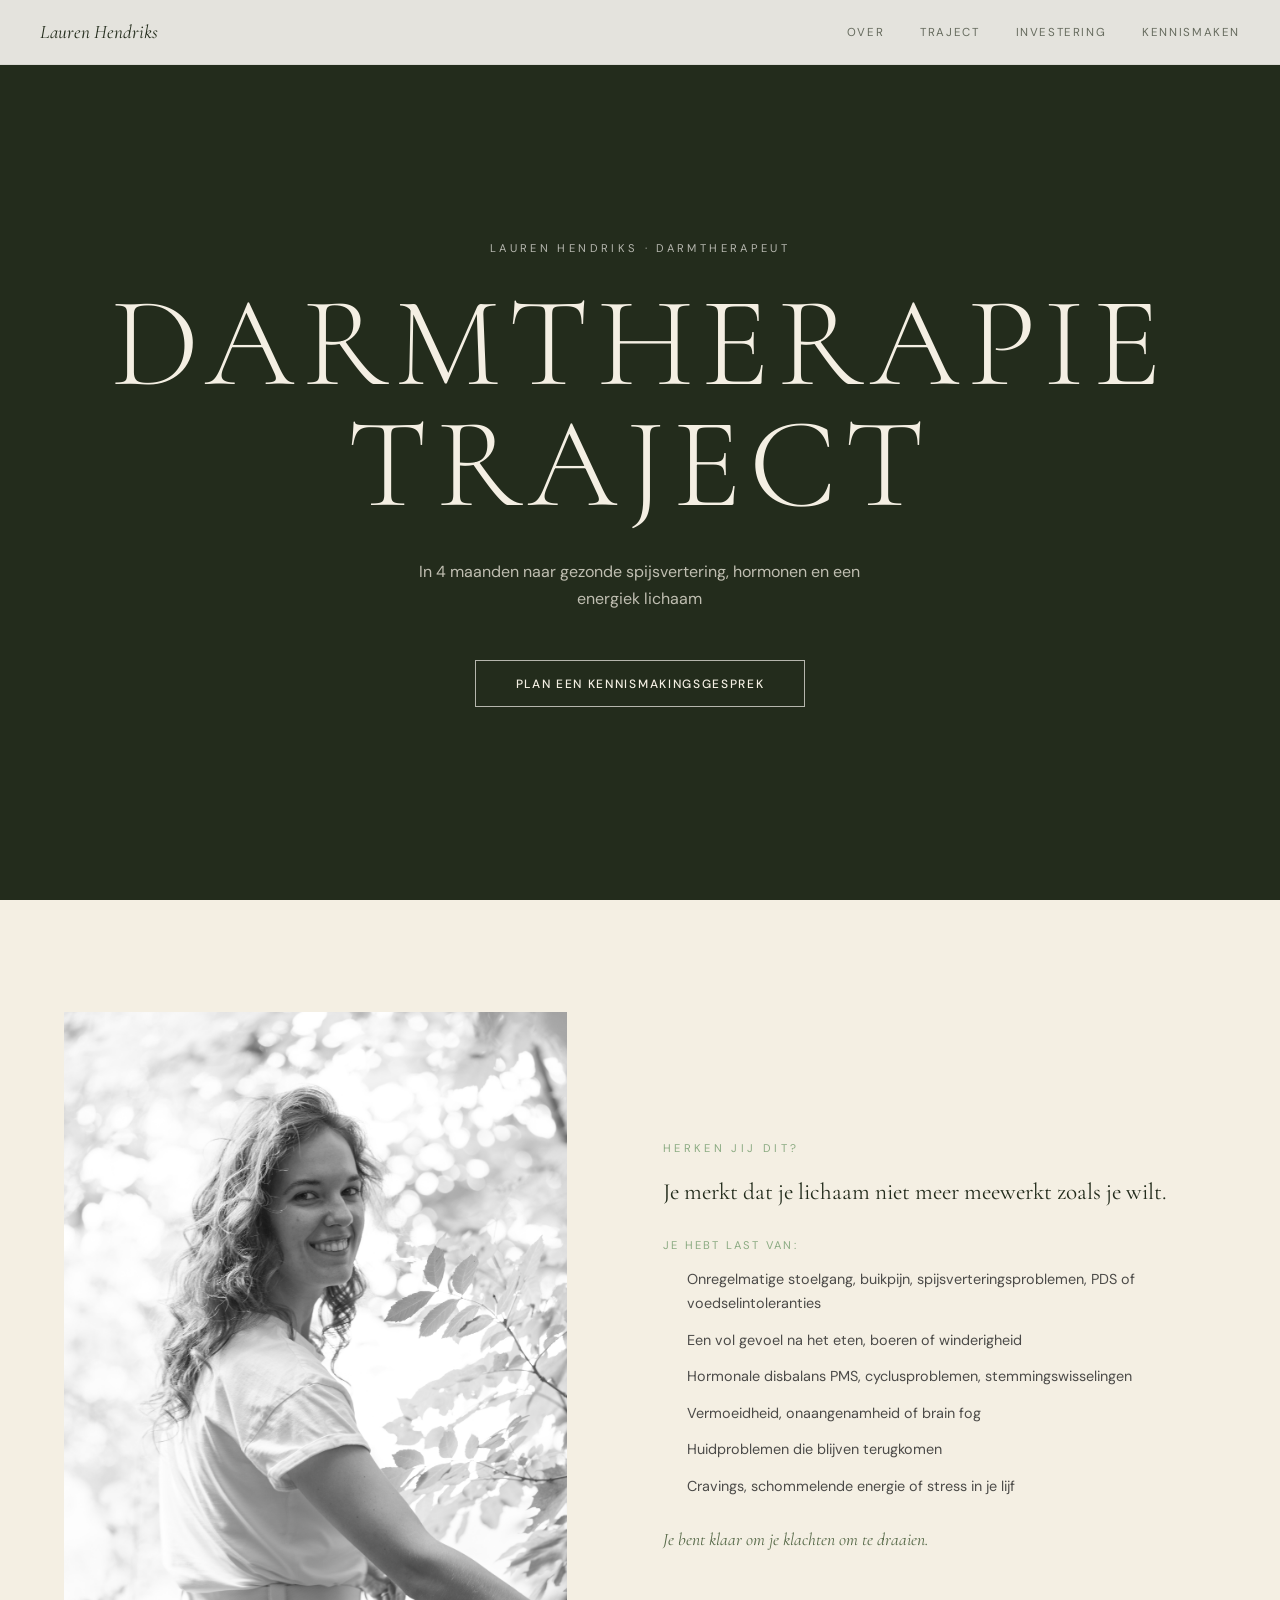
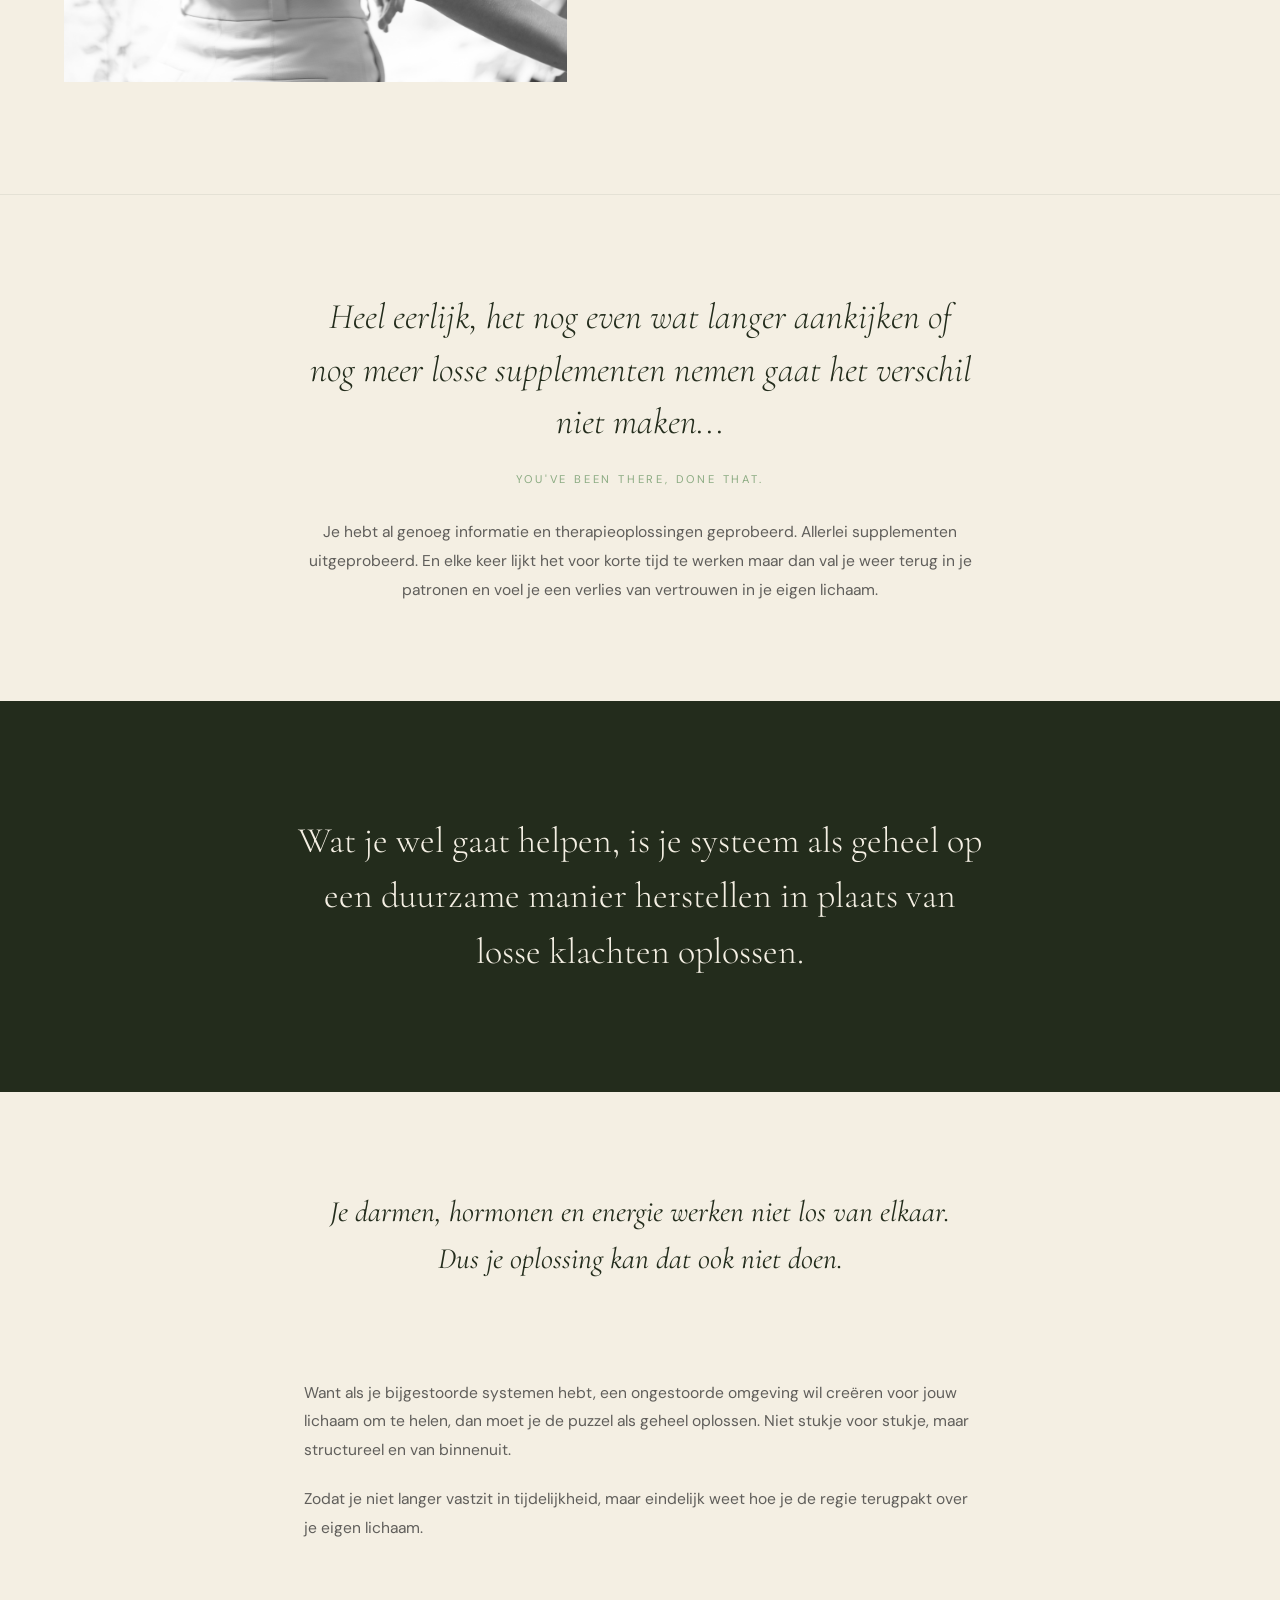
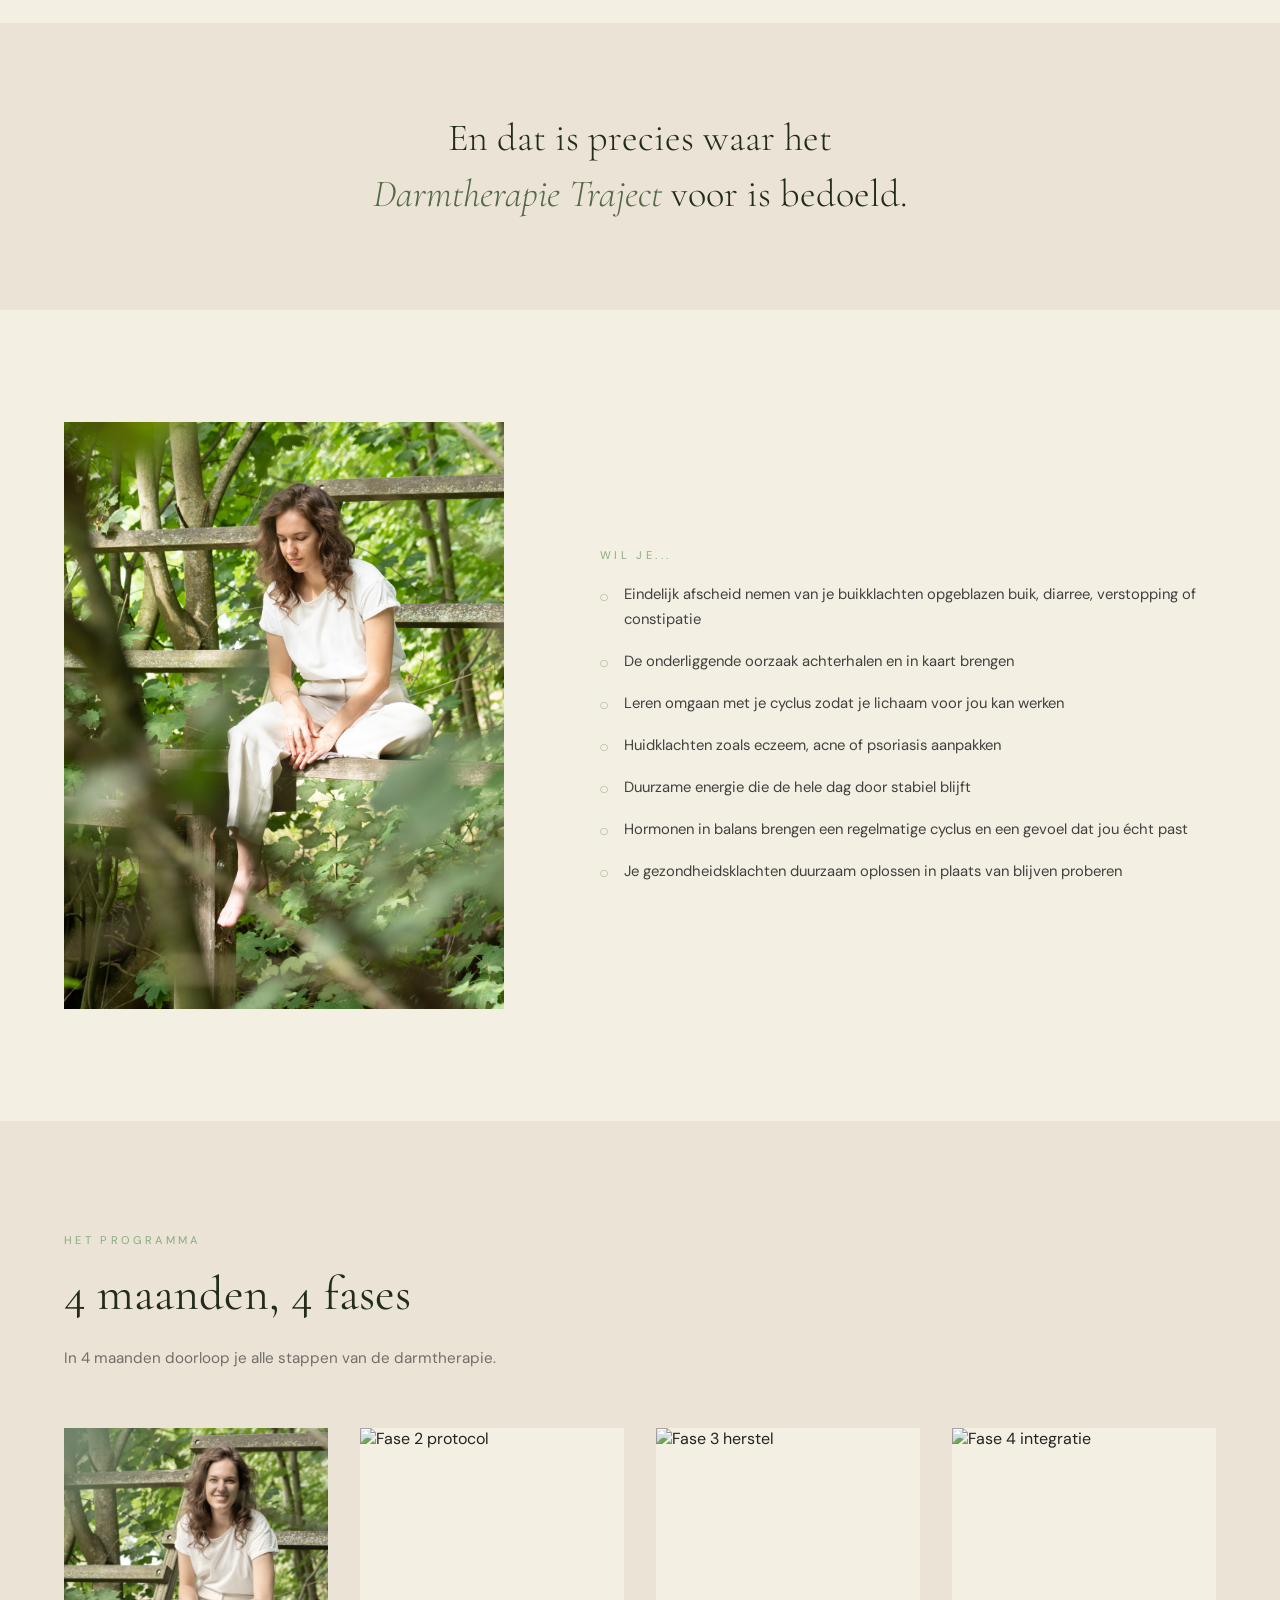
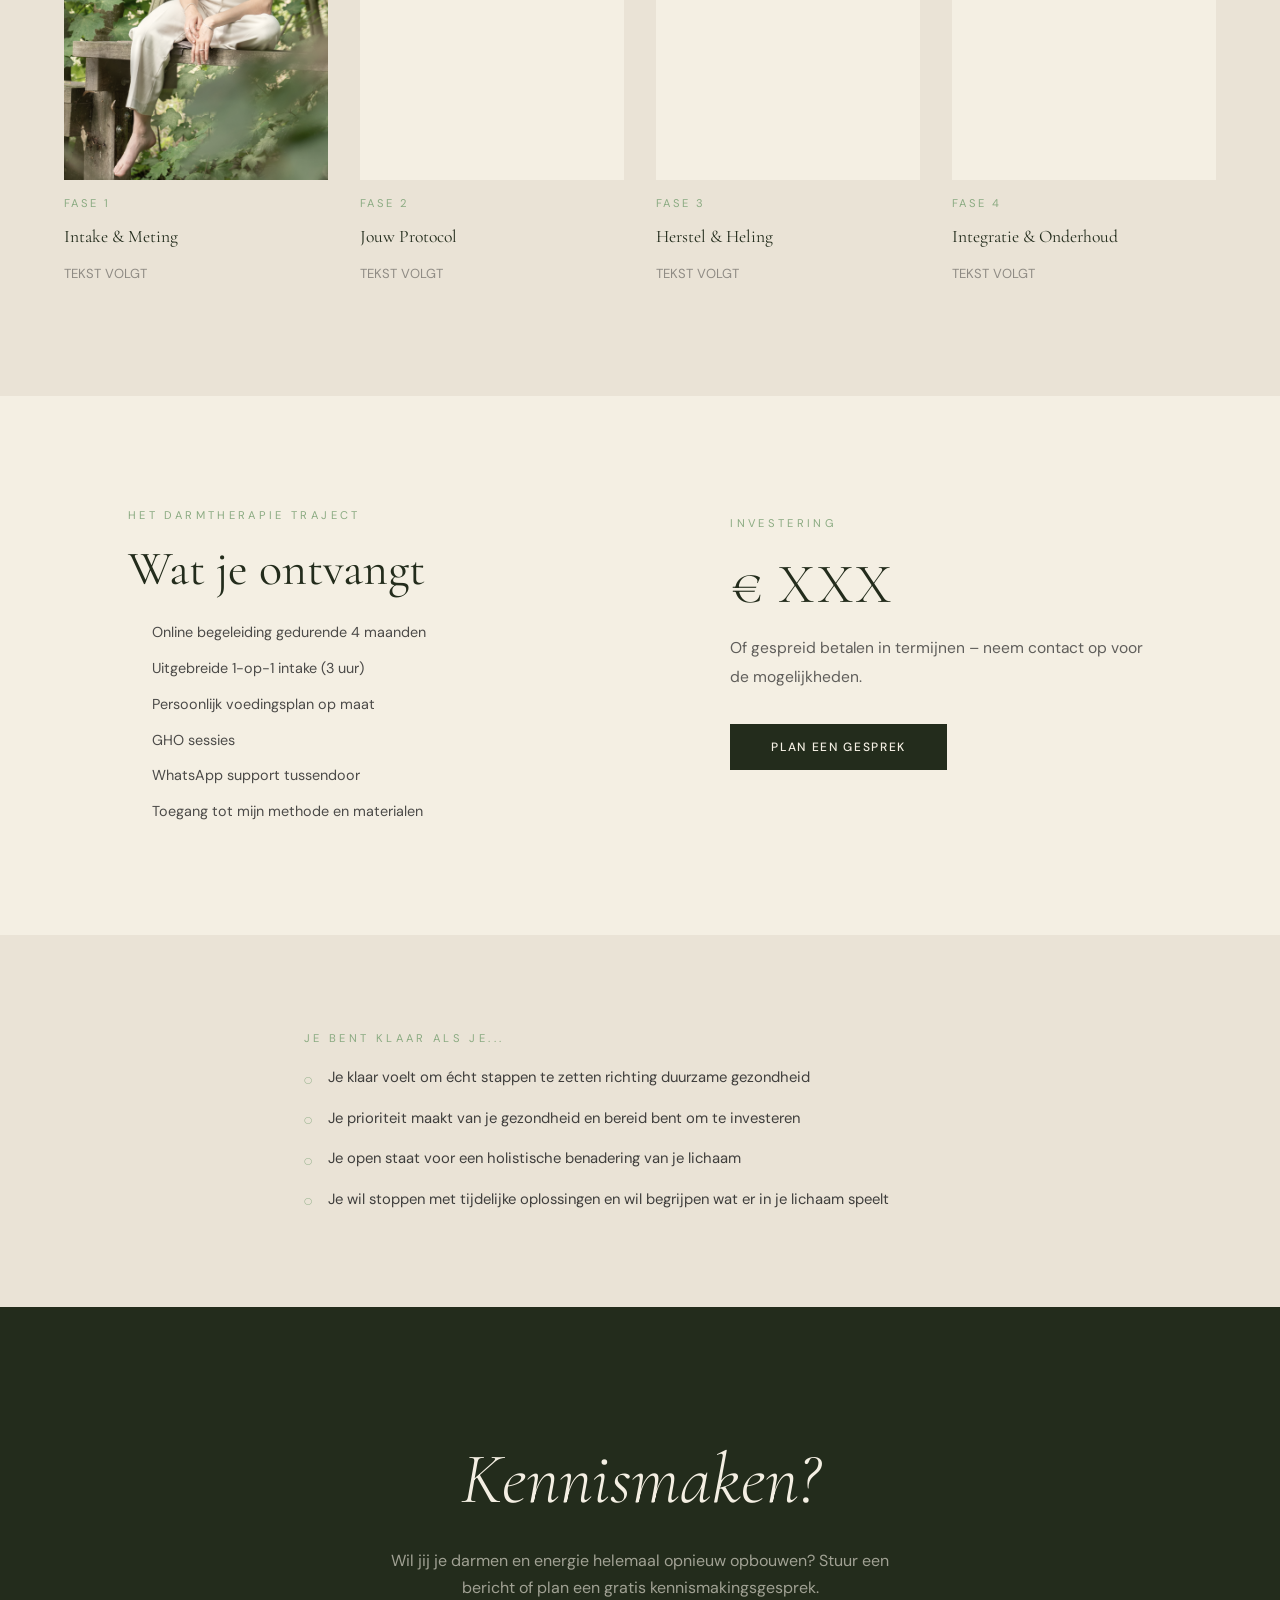
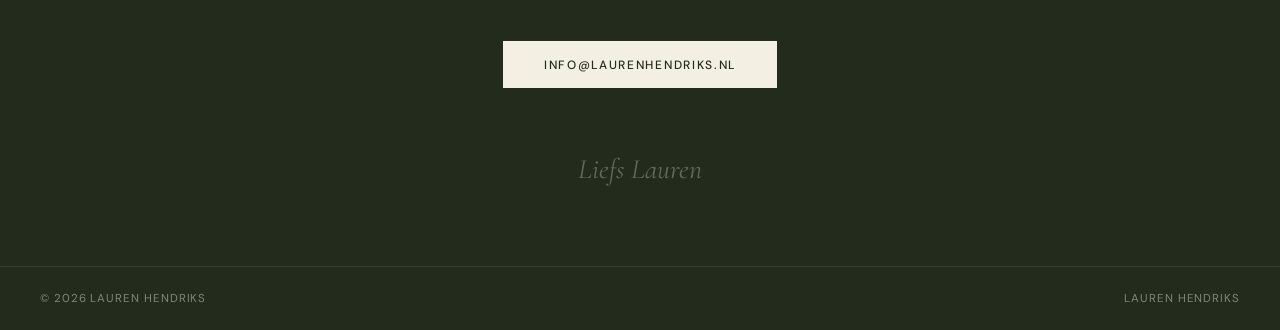
==== commit 3153db6d: "Voeg Decap CMS toe voor contentbeheer door Lauren - admin/index.html + admin/config.yml: CMS-interfa" ====
--- a/index.html
+++ b/index.html
@@ -8,6 +8,7 @@
   <link rel="preconnect" href="https://fonts.gstatic.com" crossorigin />
   <link href="https://fonts.googleapis.com/css2?family=Cormorant+Garamond:ital,wght@0,300;0,400;0,500;1,300;1,400;1,500&family=DM+Sans:opsz,wght@9..40,300;9..40,400;9..40,500&display=swap" rel="stylesheet" />
   <link rel="stylesheet" href="styles.css" />
+  <script src="https://identity.netlify.com/v1/netlify-identity-widget.js"></script>
 </head>
 <body>
 
@@ -25,9 +26,9 @@
   <!-- Hero -->
   <section class="hero">
     <div class="hero-inner">
-      <p class="hero-eyebrow">Lauren Hendriks · Darmtherapeut</p>
-      <h1 class="hero-title">Darmtherapie<br />Traject</h1>
-      <p class="hero-sub">In 4 maanden naar gezonde spijsvertering,<br />hormonen en een energiek lichaam</p>
+      <p class="hero-eyebrow" data-cms="hero.eyebrow">Lauren Hendriks · Darmtherapeut</p>
+      <h1 class="hero-title"><span data-cms="hero.titel1">Darmtherapie</span><br /><span data-cms="hero.titel2">Traject</span></h1>
+      <p class="hero-sub" data-cms="hero.subtitel">In 4 maanden naar gezonde spijsvertering, hormonen en een energiek lichaam</p>
       <a href="#kennismaken" class="btn-primary">Plan een kennismakingsgesprek</a>
     </div>
   </section>
@@ -40,9 +41,9 @@
       </div>
       <div class="herkenning-tekst">
         <p class="eyebrow">Herken jij dit?</p>
-        <p class="lead">Je merkt dat je lichaam niet meer meewerkt zoals je wilt.</p>
+        <p class="lead" data-cms="herkenning.lead">Je merkt dat je lichaam niet meer meewerkt zoals je wilt.</p>
         <p class="body-label">Je hebt last van:</p>
-        <ul class="klachten-lijst">
+        <ul class="klachten-lijst" data-cms-list="herkenning.klachten">
           <li>Onregelmatige stoelgang, buikpijn, spijsverteringsproblemen, PDS of voedselintoleranties</li>
           <li>Een vol gevoel na het eten, boeren of winderigheid</li>
           <li>Hormonale disbalans PMS, cyclusproblemen, stemmingswisselingen</li>
@@ -50,7 +51,7 @@
           <li>Huidproblemen die blijven terugkomen</li>
           <li>Cravings, schommelende energie of stress in je lijf</li>
         </ul>
-        <p class="lead-small">Je bent klaar om je klachten om te draaien.</p>
+        <p class="lead-small" data-cms="herkenning.afsluiting">Je bent klaar om je klachten om te draaien.</p>
       </div>
     </div>
   </section>
@@ -58,16 +59,16 @@
   <!-- Eerlijk quote -->
   <section class="quote-light">
     <div class="quote-light-inner">
-      <p class="quote-italic">"Heel eerlijk, het nog even wat langer aankijken of nog meer losse supplementen nemen gaat het verschil niet maken..."</p>
-      <p class="quote-source">You've been there, done that.</p>
-      <p class="body-text">Je hebt al genoeg informatie en therapieoplossingen geprobeerd. Allerlei supplementen uitgeprobeerd. En elke keer lijkt het voor korte tijd te werken maar dan val je weer terug in je patronen en voel je een verlies van vertrouwen in je eigen lichaam.</p>
+      <p class="quote-italic" data-cms="quote_eerlijk.quote">"Heel eerlijk, het nog even wat langer aankijken of nog meer losse supplementen nemen gaat het verschil niet maken..."</p>
+      <p class="quote-source" data-cms="quote_eerlijk.source">You've been there, done that.</p>
+      <p class="body-text" data-cms="quote_eerlijk.tekst">Je hebt al genoeg informatie en therapieoplossingen geprobeerd. Allerlei supplementen uitgeprobeerd. En elke keer lijkt het voor korte tijd te werken maar dan val je weer terug in je patronen en voel je een verlies van vertrouwen in je eigen lichaam.</p>
     </div>
   </section>
 
   <!-- Groen blok -->
   <section class="section-green">
     <div class="section-green-inner">
-      <p class="green-quote">Wat je wel gaat helpen, is je systeem als geheel op een duurzame manier herstellen in plaats van losse klachten oplossen.</p>
+      <p class="green-quote" data-cms="quote_groen">Wat je wel gaat helpen, is je systeem als geheel op een duurzame manier herstellen in plaats van losse klachten oplossen.</p>
     </div>
   </section>
 
@@ -75,7 +76,7 @@
   <section class="quote-centered">
     <div class="quote-centered-inner">
       <blockquote class="quote-block">
-        Je darmen, hormonen en energie<br />werken niet los van elkaar.<br />Dus je oplossing kan dat ook niet doen.
+        <span data-cms="quote_darmen">Je darmen, hormonen en energie werken niet los van elkaar. Dus je oplossing kan dat ook niet doen.</span>
       </blockquote>
     </div>
   </section>
@@ -83,8 +84,8 @@
   <!-- Uitleg + accent -->
   <section class="uitleg-section">
     <div class="uitleg-inner">
-      <p class="body-text">Want als je bijgestoorde systemen hebt, een ongestoorde omgeving wil creëren voor jouw lichaam om te helen, dan moet je de puzzel als geheel oplossen. Niet stukje voor stukje, maar structureel en van binnenuit.</p>
-      <p class="body-text" style="margin-top: 1.25rem;">Zodat je niet langer vastzit in tijdelijkheid, maar eindelijk weet hoe je de regie terugpakt over je eigen lichaam.</p>
+      <p class="body-text" data-cms="uitleg.tekst1">Want als je bijgestoorde systemen hebt, een ongestoorde omgeving wil creëren voor jouw lichaam om te helen, dan moet je de puzzel als geheel oplossen. Niet stukje voor stukje, maar structureel en van binnenuit.</p>
+      <p class="body-text" style="margin-top: 1.25rem;" data-cms="uitleg.tekst2">Zodat je niet langer vastzit in tijdelijkheid, maar eindelijk weet hoe je de regie terugpakt over je eigen lichaam.</p>
     </div>
   </section>
 
@@ -101,7 +102,7 @@
       </div>
       <div class="wilje-tekst">
         <p class="eyebrow">Wil je...</p>
-        <ul class="wilje-lijst">
+        <ul class="wilje-lijst" data-cms-list="wilje">
           <li>Eindelijk afscheid nemen van je buikklachten opgeblazen buik, diarree, verstopping of constipatie</li>
           <li>De onderliggende oorzaak achterhalen en in kaart brengen</li>
           <li>Leren omgaan met je cyclus zodat je lichaam voor jou kan werken</li>
@@ -132,8 +133,8 @@
           />
         </div>
         <p class="fase-nummer">Fase 1</p>
-        <p class="fase-titel">Intake & Meting</p>
-        <p class="fase-tekst">TEKST VOLGT</p>
+        <p class="fase-titel" data-cms="fases.fase1.titel">Intake & Meting</p>
+        <p class="fase-tekst" data-cms="fases.fase1.tekst">TEKST VOLGT</p>
       </div>
 
       <div class="fase-item">
@@ -145,8 +146,8 @@
           />
         </div>
         <p class="fase-nummer">Fase 2</p>
-        <p class="fase-titel">Jouw Protocol</p>
-        <p class="fase-tekst">TEKST VOLGT</p>
+        <p class="fase-titel" data-cms="fases.fase2.titel">Jouw Protocol</p>
+        <p class="fase-tekst" data-cms="fases.fase2.tekst">TEKST VOLGT</p>
       </div>
 
       <div class="fase-item">
@@ -158,8 +159,8 @@
           />
         </div>
         <p class="fase-nummer">Fase 3</p>
-        <p class="fase-titel">Herstel & Heling</p>
-        <p class="fase-tekst">TEKST VOLGT</p>
+        <p class="fase-titel" data-cms="fases.fase3.titel">Herstel & Heling</p>
+        <p class="fase-tekst" data-cms="fases.fase3.tekst">TEKST VOLGT</p>
       </div>
 
       <div class="fase-item">
@@ -171,8 +172,8 @@
           />
         </div>
         <p class="fase-nummer">Fase 4</p>
-        <p class="fase-titel">Integratie & Onderhoud</p>
-        <p class="fase-tekst">TEKST VOLGT</p>
+        <p class="fase-titel" data-cms="fases.fase4.titel">Integratie & Onderhoud</p>
+        <p class="fase-tekst" data-cms="fases.fase4.tekst">TEKST VOLGT</p>
       </div>
 
     </div>
@@ -184,7 +185,7 @@
       <div class="traject-col">
         <p class="eyebrow">Het Darmtherapie Traject</p>
         <h2 class="section-heading">Wat je ontvangt</h2>
-        <ul class="ontvangt-lijst">
+        <ul class="ontvangt-lijst" data-cms-list="ontvangt">
           <li>Online begeleiding gedurende 4 maanden</li>
           <li>Uitgebreide 1-op-1 intake (3 uur)</li>
           <li>Persoonlijk voedingsplan op maat</li>
@@ -195,8 +196,8 @@
       </div>
       <div class="investering-col">
         <p class="eyebrow">Investering</p>
-        <p class="investering-prijs">€ XXX</p>
-        <p class="body-text">Of gespreid betalen in termijnen <br />neem contact op voor de mogelijkheden.</p>
+        <p class="investering-prijs" data-cms="investering.prijs">€ XXX</p>
+        <p class="body-text" data-cms="investering.termijnen">Of gespreid betalen in termijnen – neem contact op voor de mogelijkheden.</p>
         <a href="#kennismaken" class="btn-primary" style="margin-top: 2rem; display: inline-block;">Plan een gesprek</a>
       </div>
     </div>
@@ -206,7 +207,7 @@
   <section class="klaar-section">
     <div class="klaar-inner">
       <p class="eyebrow">Je bent klaar als je...</p>
-      <ul class="klaar-lijst">
+      <ul class="klaar-lijst" data-cms-list="klaar">
         <li>Je klaar voelt om écht stappen te zetten richting duurzame gezondheid</li>
         <li>Je prioriteit maakt van je gezondheid en bereid bent om te investeren</li>
         <li>Je open staat voor een holistische benadering van je lichaam</li>
@@ -218,12 +219,40 @@
   <!-- CTA / Kennismaken -->
   <section id="kennismaken" class="cta-section">
     <div class="cta-inner">
-      <h2 class="cta-title">Kennismaken?</h2>
-      <p class="cta-text">Wil jij je darmen en energie helemaal opnieuw opbouwen?<br />Stuur een bericht of plan een gratis kennismakingsgesprek.</p>
-      <a href="mailto:info@laurenhendriks.nl" class="btn-cta">Stuur een bericht</a>
+      <h2 class="cta-title" data-cms="cta.titel">Kennismaken?</h2>
+      <p class="cta-text" data-cms="cta.tekst">Wil jij je darmen en energie helemaal opnieuw opbouwen? Stuur een bericht of plan een gratis kennismakingsgesprek.</p>
+      <a href="mailto:info@laurenhendriks.nl" class="btn-cta" data-cms="cta.email">Stuur een bericht</a>
     </div>
     <p class="signature">Liefs Lauren</p>
   </section>
+
+  <script>
+    if (window.netlifyIdentity) {
+      window.netlifyIdentity.on('init', user => {
+        if (!user) {
+          window.netlifyIdentity.on('login', () => { document.location.href = '/admin/'; });
+        }
+      });
+    }
+    fetch('content.json').then(r => r.json()).then(data => {
+      // Enkelvoudige tekstvelden
+      document.querySelectorAll('[data-cms]').forEach(el => {
+        const val = el.dataset.cms.split('.').reduce((o, k) => o?.[k], data);
+        if (val != null) el.textContent = val;
+      });
+      // Email href bijwerken
+      const emailEl = document.querySelector('[data-cms="cta.email"]');
+      if (emailEl) emailEl.href = 'mailto:' + data.cta.email;
+      // Lijsten vervangen
+      document.querySelectorAll('[data-cms-list]').forEach(ul => {
+        const key = ul.dataset.cmsList;
+        const items = key.split('.').reduce((o, k) => o?.[k], data);
+        if (Array.isArray(items)) {
+          ul.innerHTML = items.map(t => `<li>${t}</li>`).join('');
+        }
+      });
+    });
+  </script>
 
   <!-- Footer -->
   <footer class="footer">
--- a/styles.css
+++ b/styles.css
@@ -205,24 +205,6 @@
   background-color: var(--botanical);
   padding: 8rem 1.5rem 5rem;
   position: relative;
-  overflow: hidden;
-}
-
-.hero::before {
-  content: '';
-  position: absolute;
-  inset: -40px;
-  background-image: url('https://images.unsplash.com/photo-1448375240519-514a2be7f720?w=1800&auto=format&fit=crop&q=70');
-  background-size: 130%;
-  background-position: center;
-  filter: blur(10px);
-}
-
-.hero::after {
-  content: '';
-  position: absolute;
-  inset: 0;
-  background: rgba(46,61,52,0.58);
 }
 
 .hero-inner {
@@ -693,6 +675,7 @@
 }
 
 @media (max-width: 600px) {
+  .nav              { padding: 1rem 1.25rem; }
   .nav-links        { display: none; }
   .hero-title       { letter-spacing: 0.02em; }
   .fases-grid       { grid-template-columns: 1fr 1fr; gap: 1.25rem; }
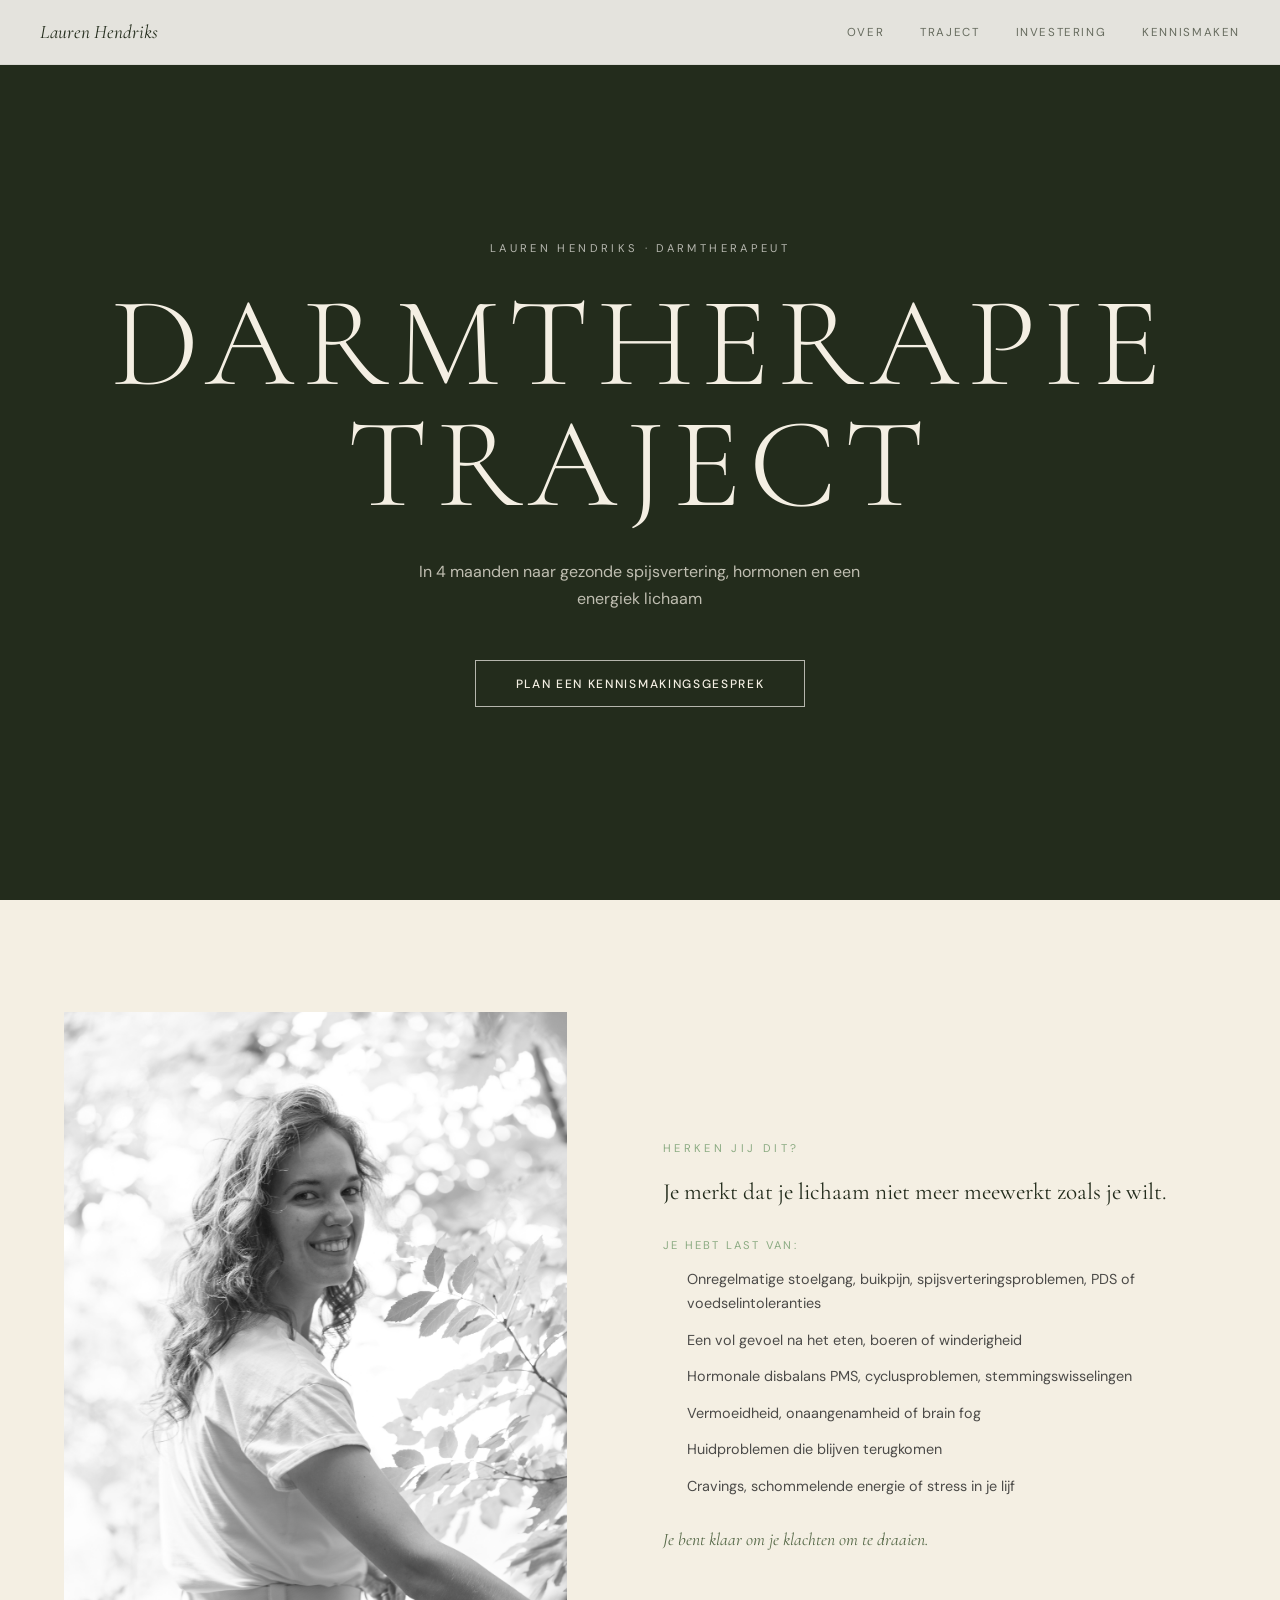
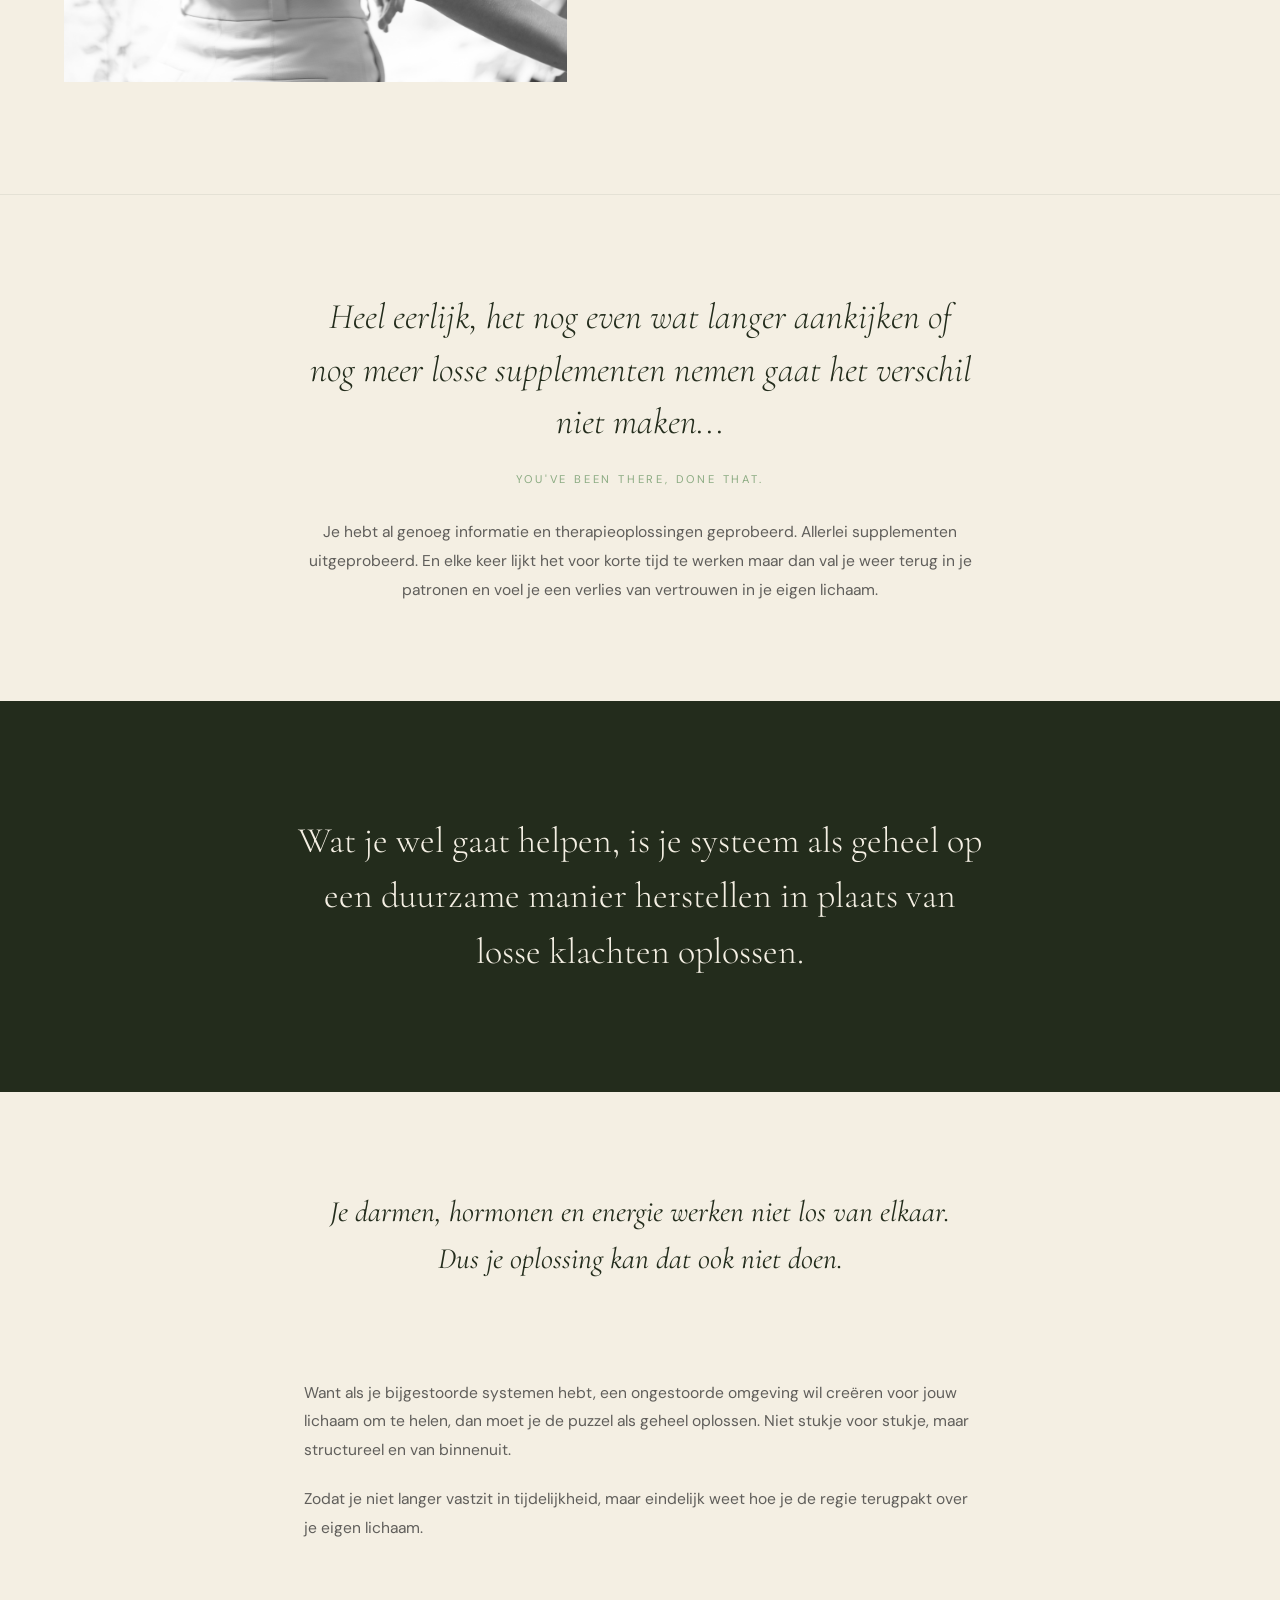
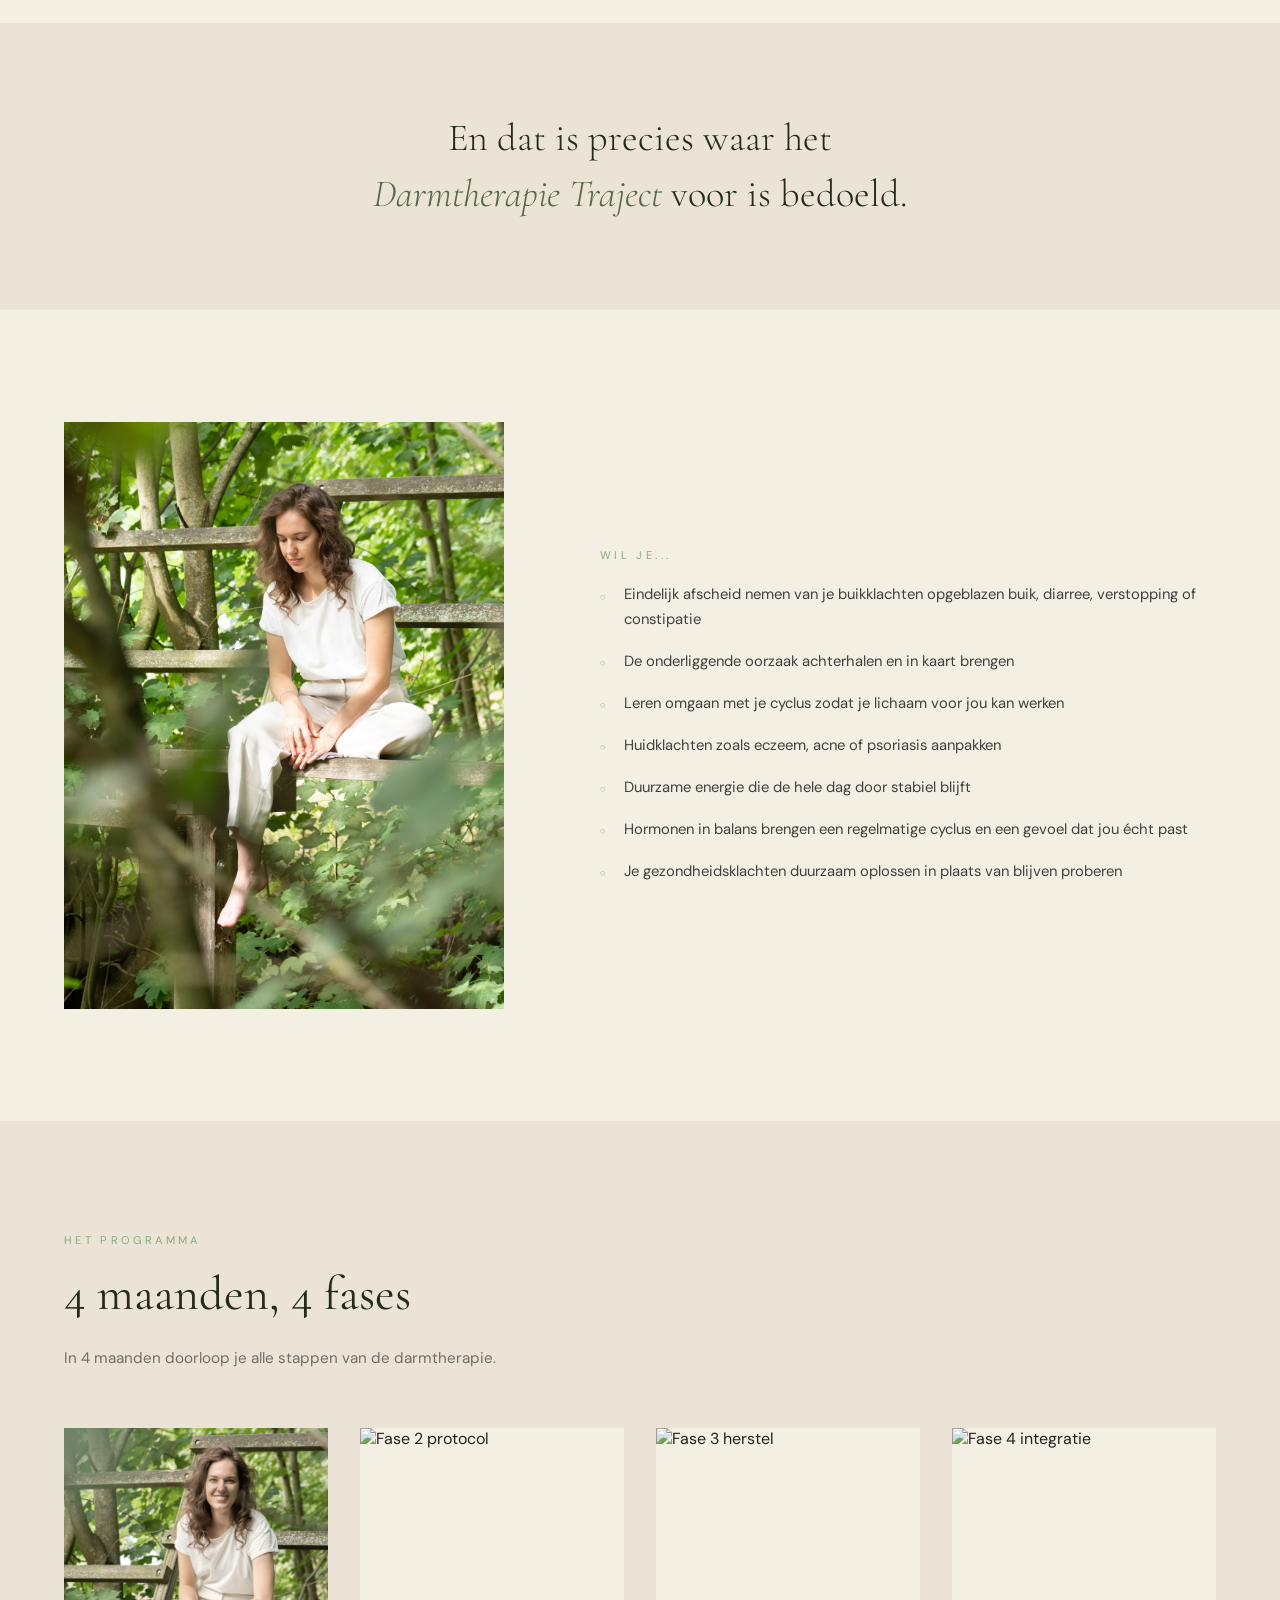
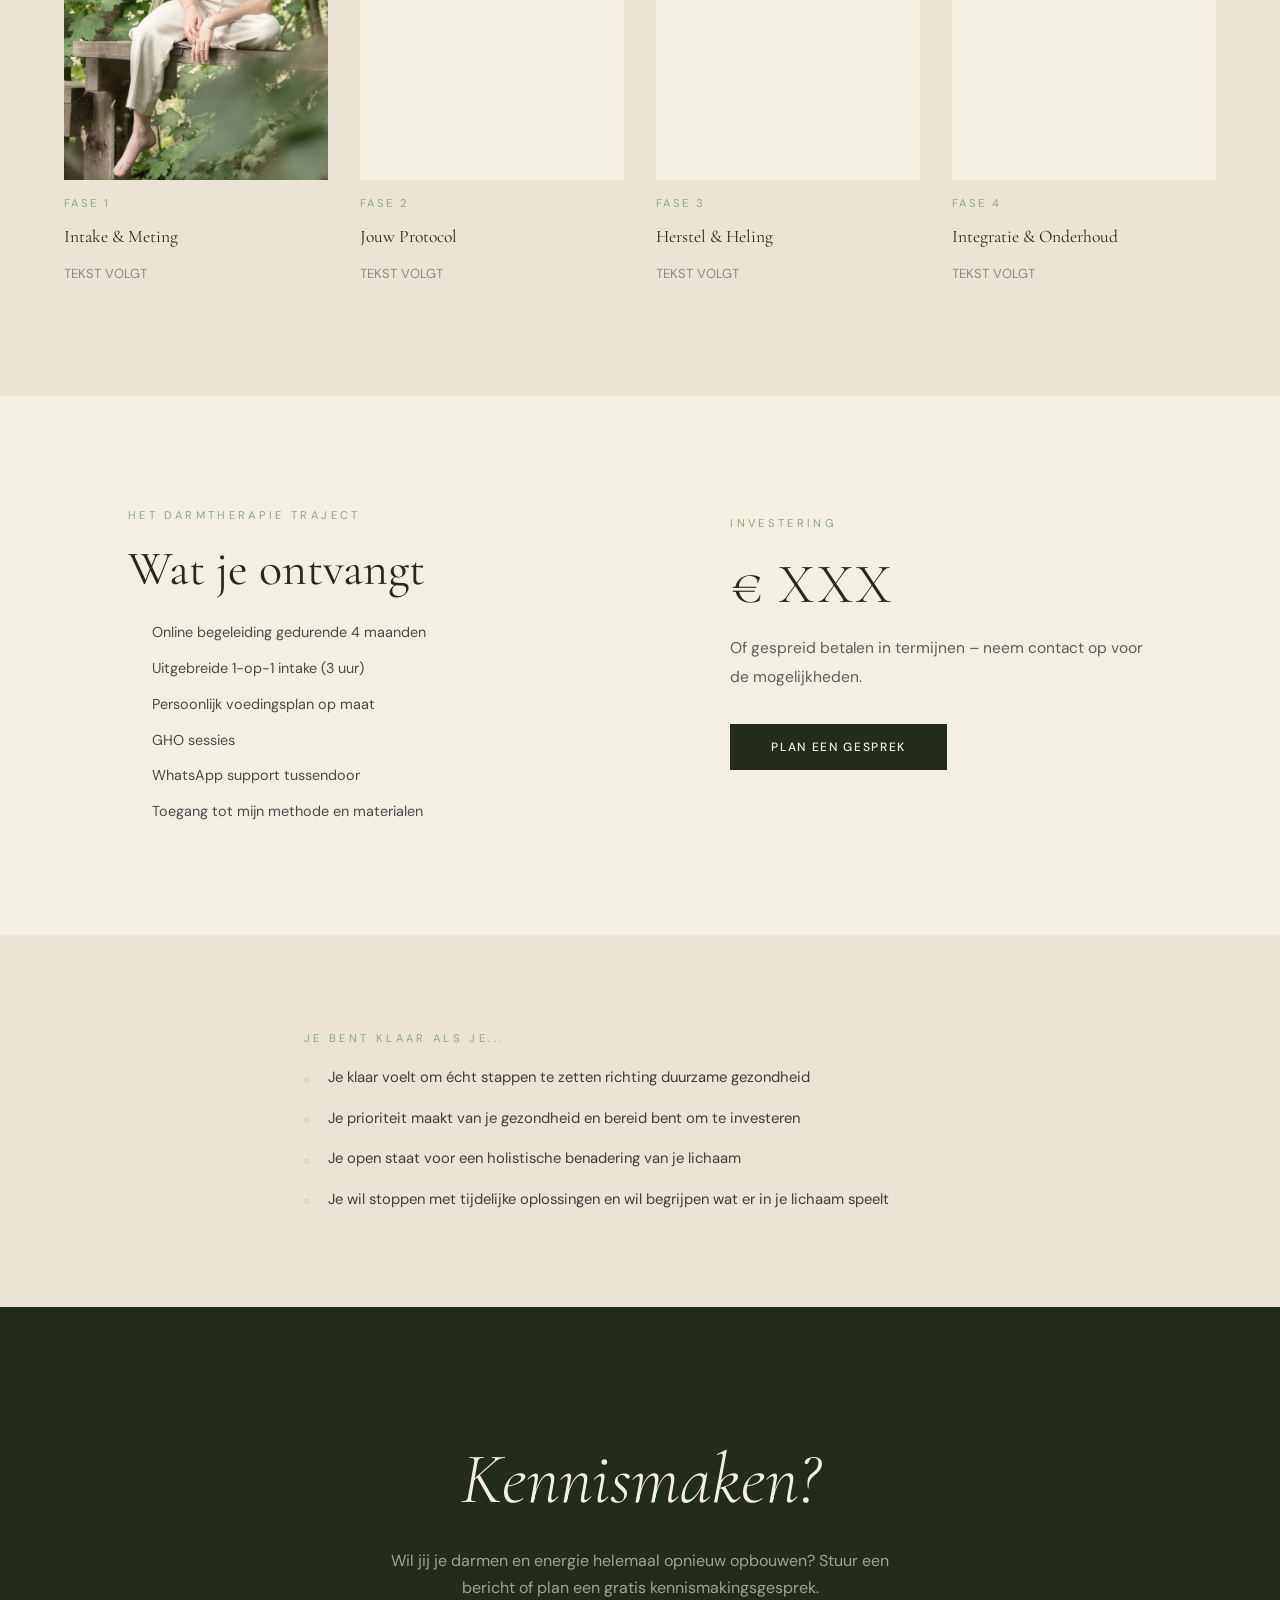
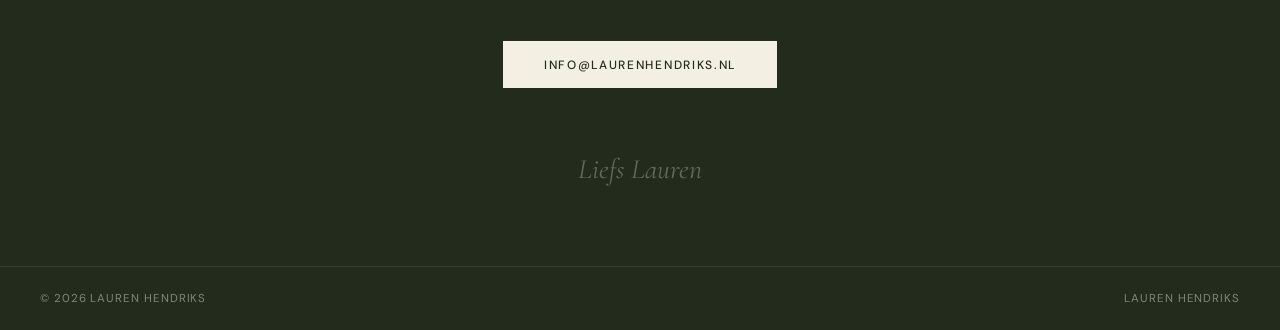
==== commit 3c5346f9: "Voeg afbeeldingen, secties tonen/verbergen, kleuren en lettertypen toe - content.json: stijl, sectie" ====
--- a/index.html
+++ b/index.html
@@ -37,7 +37,7 @@
   <section id="over" class="herkenning-section">
     <div class="herkenning-grid">
       <div class="herkenning-foto">
-        <img src="Lauren1-12.jpg" alt="Lauren Hendriks" />
+        <img src="Lauren1-12.jpg" alt="Lauren Hendriks" data-cms-img="afbeeldingen.herkenning_foto" />
       </div>
       <div class="herkenning-tekst">
         <p class="eyebrow">Herken jij dit?</p>
@@ -57,7 +57,7 @@
   </section>
 
   <!-- Eerlijk quote -->
-  <section class="quote-light">
+  <section class="quote-light" id="quote-eerlijk">
     <div class="quote-light-inner">
       <p class="quote-italic" data-cms="quote_eerlijk.quote">"Heel eerlijk, het nog even wat langer aankijken of nog meer losse supplementen nemen gaat het verschil niet maken..."</p>
       <p class="quote-source" data-cms="quote_eerlijk.source">You've been there, done that.</p>
@@ -82,7 +82,7 @@
   </section>
 
   <!-- Uitleg + accent -->
-  <section class="uitleg-section">
+  <section class="uitleg-section" id="uitleg">
     <div class="uitleg-inner">
       <p class="body-text" data-cms="uitleg.tekst1">Want als je bijgestoorde systemen hebt, een ongestoorde omgeving wil creëren voor jouw lichaam om te helen, dan moet je de puzzel als geheel oplossen. Niet stukje voor stukje, maar structureel en van binnenuit.</p>
       <p class="body-text" style="margin-top: 1.25rem;" data-cms="uitleg.tekst2">Zodat je niet langer vastzit in tijdelijkheid, maar eindelijk weet hoe je de regie terugpakt over je eigen lichaam.</p>
@@ -98,7 +98,7 @@
   <section id="traject" class="wilje-section">
     <div class="wilje-grid">
       <div class="wilje-foto">
-        <img src="Lauren1-14.jpg" alt="Lauren Hendriks" />
+        <img src="Lauren1-14.jpg" alt="Lauren Hendriks" data-cms-img="afbeeldingen.wilje_foto" />
       </div>
       <div class="wilje-tekst">
         <p class="eyebrow">Wil je...</p>
@@ -116,7 +116,7 @@
   </section>
 
   <!-- 4 Fases -->
-  <section class="fases-section">
+  <section class="fases-section" id="fases">
     <div class="fases-header">
       <p class="eyebrow">Het programma</p>
       <h2 class="section-heading">4 maanden, 4 fases</h2>
@@ -129,6 +129,7 @@
           <img
             src="Lauren1-15.jpg"
             alt="Fase 1 intake"
+            data-cms-img="afbeeldingen.fase1_foto"
             loading="lazy"
           />
         </div>
@@ -204,7 +205,7 @@
   </section>
 
   <!-- Klaar als je -->
-  <section class="klaar-section">
+  <section class="klaar-section" id="klaar">
     <div class="klaar-inner">
       <p class="eyebrow">Je bent klaar als je...</p>
       <ul class="klaar-lijst" data-cms-list="klaar">
@@ -227,6 +228,26 @@
   </section>
 
   <script>
+    const THEMES = {
+      groen:      { '--green': '#6b8f71', '--green-light': '#e8f0e9', '--green-dark': '#4a6b50' },
+      blauw:      { '--green': '#5b8fa8', '--green-light': '#e0ecf4', '--green-dark': '#3a6b85' },
+      terracotta: { '--green': '#a0705a', '--green-light': '#f5ece8', '--green-dark': '#7d5040' },
+      lavendel:   { '--green': '#8070a0', '--green-light': '#ede8f5', '--green-dark': '#5d5080' },
+      zand:       { '--green': '#9a8870', '--green-light': '#f5f0e8', '--green-dark': '#786555' }
+    };
+    const HEADING_FONTS = {
+      'Cormorant Garamond': 'https://fonts.googleapis.com/css2?family=Cormorant+Garamond:ital,wght@0,300;0,400;0,600;1,300;1,400&display=swap',
+      'Playfair Display':   'https://fonts.googleapis.com/css2?family=Playfair+Display:ital,wght@0,400;0,600;1,400&display=swap',
+      'Lora':               'https://fonts.googleapis.com/css2?family=Lora:ital,wght@0,400;0,600;1,400&display=swap',
+      'DM Serif Display':   'https://fonts.googleapis.com/css2?family=DM+Serif+Display:ital@0;1&display=swap'
+    };
+    const BODY_FONTS = {
+      'Inter':         'https://fonts.googleapis.com/css2?family=Inter:wght@300;400;500&display=swap',
+      'DM Sans':       'https://fonts.googleapis.com/css2?family=DM+Sans:opsz,wght@9..40,300;9..40,400;9..40,500&display=swap',
+      'Nunito':        'https://fonts.googleapis.com/css2?family=Nunito:wght@300;400;500&display=swap',
+      'Source Sans 3': 'https://fonts.googleapis.com/css2?family=Source+Sans+3:wght@300;400;500&display=swap'
+    };
+
     if (window.netlifyIdentity) {
       window.netlifyIdentity.on('init', user => {
         if (!user) {
@@ -234,23 +255,44 @@
         }
       });
     }
+
     fetch('content.json').then(r => r.json()).then(data => {
-      // Enkelvoudige tekstvelden
+      // Teksten
       document.querySelectorAll('[data-cms]').forEach(el => {
         const val = el.dataset.cms.split('.').reduce((o, k) => o?.[k], data);
         if (val != null) el.textContent = val;
       });
-      // Email href bijwerken
+      // Email href
       const emailEl = document.querySelector('[data-cms="cta.email"]');
       if (emailEl) emailEl.href = 'mailto:' + data.cta.email;
-      // Lijsten vervangen
+      // Lijsten
       document.querySelectorAll('[data-cms-list]').forEach(ul => {
-        const key = ul.dataset.cmsList;
-        const items = key.split('.').reduce((o, k) => o?.[k], data);
-        if (Array.isArray(items)) {
-          ul.innerHTML = items.map(t => `<li>${t}</li>`).join('');
-        }
-      });
+        const items = ul.dataset.cmsList.split('.').reduce((o, k) => o?.[k], data);
+        if (Array.isArray(items)) ul.innerHTML = items.map(t => `<li>${t}</li>`).join('');
+      });
+      // Afbeeldingen
+      document.querySelectorAll('[data-cms-img]').forEach(img => {
+        const val = img.dataset.cmsImg.split('.').reduce((o, k) => o?.[k], data);
+        if (val) img.src = val;
+      });
+      // Secties tonen / verbergen
+      Object.entries(data.secties || {}).forEach(([id, visible]) => {
+        const el = document.getElementById(id);
+        if (el) el.style.display = visible ? '' : 'none';
+      });
+      // Kleurthema
+      const theme = THEMES[data.stijl?.kleur_thema] || THEMES.groen;
+      Object.entries(theme).forEach(([k, v]) => document.documentElement.style.setProperty(k, v));
+      // Lettertypen laden
+      const hf = data.stijl?.kop_lettertype || 'Cormorant Garamond';
+      const bf = data.stijl?.tekst_lettertype || 'DM Sans';
+      [HEADING_FONTS[hf], BODY_FONTS[bf]].forEach(url => {
+        if (url) { const l = document.createElement('link'); l.rel = 'stylesheet'; l.href = url; document.head.appendChild(l); }
+      });
+      // Lettertypen toepassen
+      const s = document.createElement('style');
+      s.textContent = `body,input,textarea,button{font-family:'${bf}',sans-serif!important}.nav-logo,.hero-title,.section-heading,.cta-title,.quote-block,.quote-italic,.green-quote,.fase-titel,h1,h2,h3,blockquote{font-family:'${hf}',serif!important}`;
+      document.head.appendChild(s);
     });
   </script>
 
